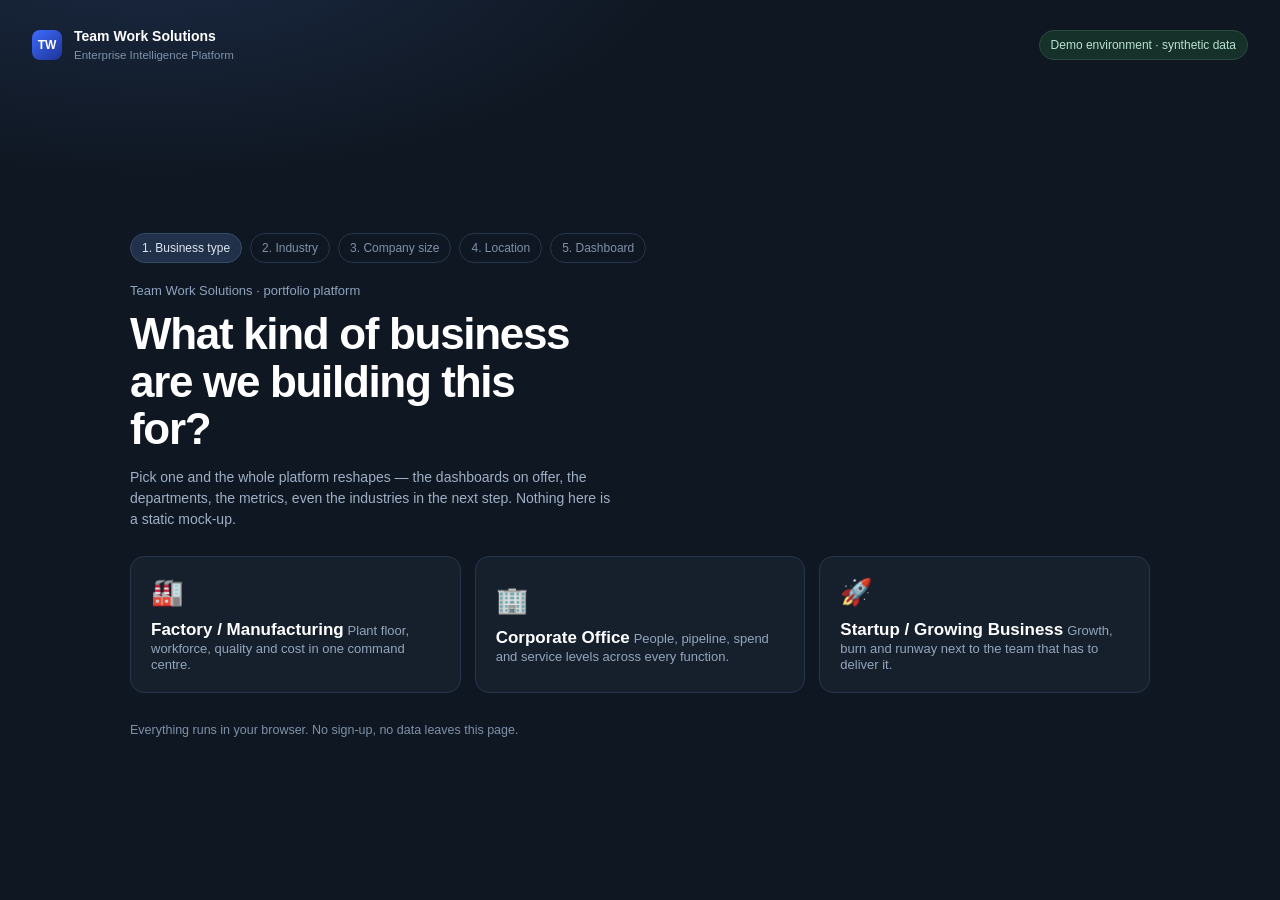
==== hr-dashboard-demo.html @ 44111245 "Add HR Dashboard demo" ====
<!DOCTYPE html>
<html lang="en">
<head>
<meta charset="utf-8" />
<meta name="viewport" content="width=device-width, initial-scale=1" />
<title>Team Work Solutions — Enterprise Intelligence Platform</title>
<style>
:root{
  --canvas:#F3F4F7; --surface:#FFFFFF; --surface-2:#FAFBFC;
  --ink:#151B23; --ink-2:#4A5563; --ink-3:#78808D; --line:#E3E6EB; --line-2:#EEF0F4;
  --rail:#0F1722; --rail-2:#18222F; --rail-ink:#9AA7B8; --rail-ink-2:#5E6C7E;
  --brand:#2B4ACB; --brand-soft:#EAEEFC; --brand-deep:#1E3496;
  --pos:#12795C; --pos-soft:#E5F3EE;
  --warn:#A66A12; --warn-soft:#FBF0DF;
  --neg:#B23B36; --neg-soft:#FAEAE9;
  --s1:#2B4ACB; --s2:#12795C; --s3:#A66A12; --s4:#7A46B8; --s5:#0E7490; --s6:#B23B36;
  --r:10px; --r-sm:6px;
  --shadow:0 1px 2px rgba(16,23,34,.06), 0 4px 14px rgba(16,23,34,.05);
  --rail-w:250px;
  --font:"Inter","Segoe UI",Roboto,-apple-system,BlinkMacSystemFont,"Helvetica Neue",Arial,sans-serif;
}
*{box-sizing:border-box}
html,body{margin:0;padding:0}
body{
  font-family:var(--font); background:var(--canvas); color:var(--ink);
  font-size:14px; line-height:1.5; -webkit-font-smoothing:antialiased;
  font-variant-numeric:tabular-nums; font-feature-settings:"tnum" 1,"cv05" 1;
}
h1,h2,h3,h4{margin:0; font-weight:600; letter-spacing:-.015em; color:var(--ink)}
h1{font-size:24px} h2{font-size:18px} h3{font-size:15px} h4{font-size:13px}
p{margin:0 0 10px}
a{color:var(--brand); text-decoration:none}
button{font-family:inherit; font-size:inherit; cursor:pointer}
input,select{font-family:inherit; font-size:14px}
:focus-visible{outline:2px solid var(--brand); outline-offset:2px; border-radius:4px}
@media (prefers-reduced-motion:reduce){*{animation:none!important; transition:none!important}}
.num{font-variant-numeric:tabular-nums}
.muted{color:var(--ink-3)}
.hidden{display:none!important}

/* ---------- buttons ---------- */
.btn{
  display:inline-flex; align-items:center; gap:7px; justify-content:center;
  border:1px solid var(--line); background:var(--surface); color:var(--ink);
  padding:8px 14px; border-radius:var(--r-sm); font-weight:500; line-height:1.2;
  transition:background .12s ease, border-color .12s ease;
}
.btn:hover{background:var(--surface-2); border-color:#D3D8E0}
.btn-primary{background:var(--brand); border-color:var(--brand); color:#fff}
.btn-primary:hover{background:var(--brand-deep); border-color:var(--brand-deep)}
.btn-ghost{background:transparent; border-color:transparent; color:var(--ink-2)}
.btn-ghost:hover{background:var(--line-2)}
.btn-sm{padding:5px 10px; font-size:13px}
.btn-wa{background:#12795C; border-color:#12795C; color:#fff}
.btn-wa:hover{background:#0D5D46; border-color:#0D5D46}
.btn:disabled{opacity:.45; cursor:not-allowed}

/* ---------- gate / landing ---------- */
#gate{min-height:100vh; display:flex; flex-direction:column; background:
  radial-gradient(900px 420px at 12% -8%, #1B2A44 0%, transparent 60%), var(--rail); color:#E8EDF4}
.gate-top{padding:26px 32px; display:flex; align-items:center; gap:12px}
.gate-body{flex:1; display:flex; align-items:center; justify-content:center; padding:12px 24px 56px}
.gate-inner{width:100%; max-width:1020px}
.gate-kicker{color:#8FA3BF; font-size:13px; margin-bottom:10px}
.gate-h{font-size:clamp(28px,4.2vw,44px); line-height:1.08; color:#fff; letter-spacing:-.03em; max-width:18ch}
.gate-sub{color:#9FB0C6; margin-top:14px; max-width:62ch}
.steps{display:flex; gap:8px; margin:26px 0 18px; flex-wrap:wrap}
.step-pill{font-size:12px; color:#7F91A9; border:1px solid #27364B; padding:5px 11px; border-radius:999px}
.step-pill.on{background:#22314A; border-color:#35496A; color:#DCE6F3}
.step-pill.done{color:#7ED0B2; border-color:#2A4A40; background:#16302A}
.choice-grid{display:grid; gap:14px; grid-template-columns:repeat(auto-fit,minmax(240px,1fr))}
.choice{
  text-align:left; background:#16202D; border:1px solid #27364B; color:#E8EDF4;
  border-radius:14px; padding:20px; transition:border-color .15s ease, background .15s ease;
}
.choice:hover{background:#1B2837; border-color:#41577A}
.choice .ic{font-size:26px; display:block; margin-bottom:12px}
.choice .nm{font-size:17px; font-weight:600; color:#fff}
.choice .ds{font-size:13px; color:#93A5BC; margin-top:6px}
.opt-wrap{display:flex; flex-wrap:wrap; gap:9px}
.opt{
  background:#16202D; border:1px solid #27364B; color:#CBD7E6; padding:9px 14px;
  border-radius:999px; font-size:13.5px;
}
.opt:hover{background:#1D2A3B; border-color:#41577A; color:#fff}
.opt.sel{background:var(--brand); border-color:var(--brand); color:#fff}
.gate-actions{display:flex; gap:10px; align-items:center; margin-top:28px; flex-wrap:wrap}
.gate-note{font-size:12.5px; color:#7F91A9}
.demo-chip{display:inline-flex; align-items:center; gap:8px; font-size:12px; color:#B9E3D1;
  background:#16302A; border:1px solid #2A4A40; padding:5px 11px; border-radius:999px}

/* ---------- app frame ---------- */
#app{display:none; min-height:100vh}
#app.on{display:block}
.rail{
  position:fixed; inset:0 auto 0 0; width:var(--rail-w); background:var(--rail);
  color:var(--rail-ink); display:flex; flex-direction:column; z-index:40; overflow:hidden;
}
.rail-head{padding:16px 16px 14px; border-bottom:1px solid #1E2A3A; display:flex; gap:10px; align-items:center}
.logo{width:30px; height:30px; border-radius:8px; background:linear-gradient(140deg,#3D6BFF,#1E3496);
  display:grid; place-items:center; color:#fff; font-weight:700; font-size:12px; flex:none}
.rail-head .t{font-size:13.5px; color:#fff; font-weight:600; line-height:1.2}
.rail-head .s{font-size:11px; color:var(--rail-ink-2)}
.rail-scroll{flex:1; overflow-y:auto; padding:10px 10px 20px}
.rail-scroll::-webkit-scrollbar{width:8px}
.rail-scroll::-webkit-scrollbar-thumb{background:#24334A; border-radius:8px}
.nav-group{margin:14px 0 6px; padding:0 8px; font-size:11px; color:var(--rail-ink-2); letter-spacing:.04em}
.nav-item{
  display:flex; align-items:center; gap:10px; width:100%; text-align:left; background:none;
  border:0; color:var(--rail-ink); padding:8px 10px; border-radius:8px; font-size:13.5px;
}
.nav-item:hover{background:var(--rail-2); color:#DCE6F3}
.nav-item.on{background:#1E3496; color:#fff}
.nav-item .ic{width:18px; text-align:center; flex:none; font-size:14px}
.nav-item .lock{margin-left:auto; font-size:11px; color:var(--rail-ink-2)}
.rail-foot{padding:12px; border-top:1px solid #1E2A3A; font-size:12px; color:var(--rail-ink-2)}

.main{margin-left:var(--rail-w); min-height:100vh; display:flex; flex-direction:column}
.topbar{position:sticky; top:0; z-index:30; background:rgba(255,255,255,.92); backdrop-filter:blur(8px);
  border-bottom:1px solid var(--line)}
.topbar-row{display:flex; align-items:center; gap:12px; padding:10px 20px}
.crumbs{font-size:12.5px; color:var(--ink-3); display:flex; gap:6px; align-items:center; flex-wrap:wrap}
.crumbs b{color:var(--ink-2); font-weight:500}
.search-wrap{position:relative; margin-left:auto; width:min(320px,38vw)}
.search-wrap input{width:100%; padding:8px 12px 8px 32px; border:1px solid var(--line);
  border-radius:var(--r-sm); background:var(--surface-2)}
.search-wrap .si{position:absolute; left:10px; top:50%; transform:translateY(-50%); color:var(--ink-3); font-size:13px}
.search-pop{position:absolute; top:calc(100% + 6px); left:0; right:0; background:var(--surface);
  border:1px solid var(--line); border-radius:var(--r); box-shadow:var(--shadow); max-height:340px;
  overflow:auto; z-index:50; padding:6px}
.search-pop .res{padding:8px 10px; border-radius:6px; cursor:pointer; display:flex; gap:10px; align-items:center}
.search-pop .res:hover{background:var(--brand-soft)}
.search-pop .res .k{font-size:11px; color:var(--ink-3); margin-left:auto}
.icon-btn{border:1px solid var(--line); background:var(--surface); width:34px; height:34px;
  border-radius:var(--r-sm); display:grid; place-items:center; position:relative}
.icon-btn:hover{background:var(--surface-2)}
.dot{position:absolute; top:6px; right:6px; width:7px; height:7px; border-radius:50%; background:var(--neg)}
.who{display:flex; align-items:center; gap:9px; padding:4px 10px 4px 4px; border:1px solid var(--line);
  border-radius:999px; background:var(--surface)}
.avatar{width:26px; height:26px; border-radius:50%; background:var(--brand-soft); color:var(--brand-deep);
  display:grid; place-items:center; font-size:11px; font-weight:600; flex:none}
.who .n{font-size:12.5px; line-height:1.15} .who .r{font-size:10.5px; color:var(--ink-3)}

.filterbar{display:flex; gap:8px; padding:8px 20px 12px; align-items:center; flex-wrap:wrap;
  border-top:1px solid var(--line-2)}
.fsel{display:flex; align-items:center; gap:6px; border:1px solid var(--line); background:var(--surface);
  border-radius:999px; padding:4px 6px 4px 12px}
.fsel label{font-size:11px; color:var(--ink-3)}
.fsel select{border:0; background:transparent; font-size:13px; color:var(--ink); font-weight:500;
  padding:3px 4px; max-width:190px}
.sync{margin-left:auto; display:flex; align-items:center; gap:10px; font-size:12px; color:var(--ink-3)}

.content{padding:20px; flex:1}
.page-head{display:flex; align-items:flex-start; gap:14px; margin-bottom:16px; flex-wrap:wrap}
.page-head .sub{color:var(--ink-3); font-size:13px; margin-top:4px; max-width:80ch}
.page-head .acts{margin-left:auto; display:flex; gap:8px; flex-wrap:wrap}

/* ---------- cards / grid ---------- */
.grid{display:grid; gap:14px}
.g4{grid-template-columns:repeat(4,1fr)} .g3{grid-template-columns:repeat(3,1fr)}
.g2{grid-template-columns:repeat(2,1fr)} .g23{grid-template-columns:2fr 1fr} .g32{grid-template-columns:1fr 2fr}
.card{background:var(--surface); border:1px solid var(--line); border-radius:var(--r); box-shadow:var(--shadow)}
.card-h{display:flex; align-items:center; gap:10px; padding:13px 16px; border-bottom:1px solid var(--line-2)}
.card-h .acts{margin-left:auto; display:flex; gap:6px}
.card-b{padding:16px}
.card-b.tight{padding:8px}
.kpi{background:var(--surface); border:1px solid var(--line); border-radius:var(--r); padding:14px 15px;
  box-shadow:var(--shadow); display:flex; flex-direction:column; gap:6px; min-width:0}
.kpi{transition:border-color .14s ease, box-shadow .14s ease, transform .14s ease}
.kpi:hover{border-color:#CFD7E6; box-shadow:0 2px 6px rgba(16,23,34,.07), 0 10px 24px rgba(16,23,34,.07); transform:translateY(-1px)}
.kpi .lab{font-size:12px; color:var(--ink-3); display:flex; align-items:center; gap:6px}
.kpi .val{font-size:23px; font-weight:600; letter-spacing:-.02em; line-height:1.1}
.kpi .foot{font-size:12px; color:var(--ink-3); display:flex; align-items:center; gap:8px; flex-wrap:wrap}
.delta{font-size:12px; font-weight:600; padding:1px 6px; border-radius:5px}
.delta.up{color:var(--pos); background:var(--pos-soft)}
.delta.down{color:var(--neg); background:var(--neg-soft)}
.delta.flat{color:var(--ink-2); background:var(--line-2)}
.bar-mini{height:5px; background:var(--line-2); border-radius:4px; overflow:hidden}
.bar-mini i{display:block; height:100%; border-radius:4px; background:var(--brand)}

.tag{display:inline-flex; align-items:center; gap:5px; font-size:11.5px; padding:2px 8px; border-radius:999px;
  background:var(--line-2); color:var(--ink-2); font-weight:500}
.tag.pos{background:var(--pos-soft); color:var(--pos)}
.tag.warn{background:var(--warn-soft); color:var(--warn)}
.tag.neg{background:var(--neg-soft); color:var(--neg)}
.tag.brand{background:var(--brand-soft); color:var(--brand-deep)}

/* ---------- tables ---------- */
.tw{overflow:auto; max-height:520px}
table{width:100%; border-collapse:collapse; font-size:13px}
th{position:sticky; top:0; background:var(--surface-2); text-align:left; font-weight:600; font-size:11.5px;
  color:var(--ink-3); padding:9px 12px; border-bottom:1px solid var(--line); white-space:nowrap; z-index:2}
td{padding:9px 12px; border-bottom:1px solid var(--line-2); white-space:nowrap}
tbody tr:hover{background:var(--surface-2)}
tr.clickable{cursor:pointer}
td.r,th.r{text-align:right}
.mono{font-variant-numeric:tabular-nums}
.emp-cell{display:flex; align-items:center; gap:9px}
.rank{width:22px; height:22px; border-radius:6px; background:var(--line-2); display:grid; place-items:center;
  font-size:11px; font-weight:600; color:var(--ink-2); flex:none}
.rank.top{background:var(--brand-soft); color:var(--brand-deep)}

/* ---------- states ---------- */
.empty,.errbox{text-align:center; padding:40px 20px; color:var(--ink-3)}
.empty .t,.errbox .t{font-size:15px; color:var(--ink); font-weight:600; margin-bottom:6px}
.errbox{background:var(--neg-soft); border:1px solid #F0CFCD; border-radius:var(--r); color:#8C2F2B}
.skel{background:linear-gradient(90deg,#EEF0F4 25%,#F7F8FA 37%,#EEF0F4 63%); background-size:400% 100%;
  animation:sh 1.2s infinite linear; border-radius:6px}
@keyframes sh{0%{background-position:100% 0}100%{background-position:0 0}}
.loading-rows{display:flex; flex-direction:column; gap:10px}
.loading-rows i{height:14px; display:block}

/* ---------- insights ---------- */
.insight{display:flex; gap:10px; padding:11px 14px; border-bottom:1px solid var(--line-2); font-size:13px; align-items:flex-start}
.insight:last-child{border-bottom:0}
.insight .ic{flex:none; width:20px; height:20px; border-radius:6px; display:grid; place-items:center; font-size:11px}
.insight.good .ic{background:var(--pos-soft); color:var(--pos)}
.insight.warn .ic{background:var(--warn-soft); color:var(--warn)}
.insight.bad .ic{background:var(--neg-soft); color:var(--neg)}
.insight .why{color:var(--ink-3); font-size:12px; margin-top:2px}

/* ---------- health ---------- */
.health{display:flex; gap:20px; align-items:center; flex-wrap:wrap}
.health .score{font-size:44px; font-weight:600; letter-spacing:-.03em; line-height:1}
.health .score span{font-size:17px; color:var(--ink-3); font-weight:500}
.hcomp{display:grid; gap:8px; flex:1; min-width:260px}
.hrow{display:grid; grid-template-columns:132px 1fr 46px; gap:10px; align-items:center; font-size:12.5px}
.hrow .n{color:var(--ink-2)}
.hrow .v{text-align:right; color:var(--ink-2); font-weight:600}

/* ---------- tabs / chips ---------- */
.tabs{display:flex; gap:4px; border-bottom:1px solid var(--line); margin-bottom:16px; overflow-x:auto}
.tab{border:0; background:none; padding:9px 13px; color:var(--ink-3); font-size:13.5px; border-bottom:2px solid transparent;
  white-space:nowrap; font-weight:500}
.tab:hover{color:var(--ink)}
.tab.on{color:var(--brand); border-bottom-color:var(--brand)}

/* ---------- dashboard picker cards ---------- */
.dash-grid{display:grid; gap:12px; grid-template-columns:repeat(auto-fill,minmax(228px,1fr))}
.dash-card{text-align:left; background:var(--surface); border:1px solid var(--line); border-radius:var(--r);
  padding:15px; box-shadow:var(--shadow); display:flex; flex-direction:column; gap:6px}
.dash-card:hover{border-color:#BFC9DC; background:var(--surface-2)}
.dash-card .ic{font-size:19px}
.dash-card .nm{font-weight:600; font-size:14px}
.dash-card .ds{font-size:12.5px; color:var(--ink-3)}
.dash-card .st{margin-top:auto; padding-top:8px; font-size:11.5px; color:var(--ink-3)}

/* ---------- modal ---------- */
.overlay{position:fixed; inset:0; background:rgba(15,23,34,.55); display:grid; place-items:center; z-index:80; padding:18px}
.modal{background:var(--surface); border-radius:14px; width:min(460px,100%); box-shadow:0 24px 60px rgba(10,16,26,.3);
  max-height:92vh; overflow:auto}
.modal.wide{width:min(940px,100%)}
.modal-h{padding:18px 20px 0; display:flex; align-items:flex-start; gap:10px}
.modal-b{padding:16px 20px 20px}
.modal-f{padding:0 20px 20px; display:flex; gap:9px; justify-content:flex-end}
.field{margin-bottom:12px}
.field label{display:block; font-size:12.5px; color:var(--ink-2); margin-bottom:5px}
.field input,.field select,.field textarea{width:100%; padding:9px 11px; border:1px solid var(--line);
  border-radius:var(--r-sm); background:var(--surface)}
.field textarea{min-height:90px; resize:vertical; font-size:13px}
.hint{background:var(--surface-2); border:1px dashed var(--line); border-radius:var(--r-sm); padding:10px 12px;
  font-size:12.5px; color:var(--ink-2)}
.hint code{background:var(--line-2); padding:1px 5px; border-radius:4px; font-size:12px}

/* ---------- toast ---------- */
#toasts{position:fixed; right:16px; bottom:16px; z-index:100; display:flex; flex-direction:column; gap:8px}
.toast{background:var(--rail); color:#E8EDF4; padding:11px 15px; border-radius:9px; font-size:13px;
  box-shadow:0 10px 26px rgba(10,16,26,.28); max-width:340px}
.toast.bad{background:#7E2B27}

/* ---------- charts ---------- */
.viz{position:relative}
.chart{width:100%; display:block; overflow:visible}
.chart text{font-family:var(--font); font-size:10.5px; fill:var(--ink-3)}
.chart .gl{stroke:var(--line-2); stroke-width:1}
.chart .ref{stroke:var(--ink-3); stroke-width:1; stroke-dasharray:3 4; opacity:.5}
.chart .ref-t{font-size:9.5px; fill:var(--ink-3); opacity:.85}
.chart .hit{fill:transparent; cursor:crosshair}
.chart .cross{stroke:var(--ink-3); stroke-width:1; stroke-dasharray:3 3; opacity:0; transition:opacity .12s}
.chart .cross.on{opacity:.55}
.chart .dot{opacity:0; transition:opacity .12s, r .12s}
.chart .dot.on{opacity:1}
.chart .bar{transition:opacity .12s}
.chart .bar.dim{opacity:.34}
.chart .peak{opacity:.9}

.legend{display:flex; gap:14px; flex-wrap:wrap; align-items:center; font-size:12px; color:var(--ink-2); padding:2px 0 10px}
.legend i{width:9px; height:9px; border-radius:3px; display:inline-block; margin-right:6px}
.legend .li{cursor:pointer; user-select:none; padding:2px 6px; border-radius:5px; transition:background .12s, opacity .12s}
.legend .li:hover{background:var(--line-2)}
.legend .li.off{opacity:.4; text-decoration:line-through}
.viz-trend{margin-left:auto; font-size:11.5px; font-weight:600; padding:2px 8px; border-radius:999px}
.viz-trend.up{color:var(--pos); background:var(--pos-soft)}
.viz-trend.down{color:var(--neg); background:var(--neg-soft)}

/* tooltip */
.viz-tip{position:fixed; z-index:200; background:var(--rail); color:#DCE6F3; border-radius:9px;
  padding:9px 11px; font-size:12px; pointer-events:none; min-width:132px; max-width:260px;
  box-shadow:0 10px 30px rgba(10,16,26,.34); opacity:0; transform:translateY(5px);
  transition:opacity .12s ease, transform .12s ease}
.viz-tip.on{opacity:1; transform:none}
.viz-tip .t{font-weight:600; color:#fff; margin-bottom:6px; font-size:12.5px}
.viz-tip .r{display:flex; gap:14px; align-items:center; justify-content:space-between; padding:2px 0}
.viz-tip .r i{width:8px; height:8px; border-radius:2px; display:inline-block; margin-right:7px}
.viz-tip .r b{color:#fff; font-variant-numeric:tabular-nums}

/* horizontal bars */
.hbars{display:grid; gap:9px}
.hb{display:grid; grid-template-columns:minmax(88px,30%) 1fr auto; gap:10px; align-items:center; font-size:12.5px;
  padding:2px 4px; border-radius:6px; transition:background .12s}
.hb.clickable{cursor:pointer}
.hb.clickable:hover{background:var(--brand-soft)}
.hb-k{color:var(--ink-2); overflow:hidden; text-overflow:ellipsis; white-space:nowrap}
.hb-v{font-weight:600; color:var(--ink)}
.hbars .bar-mini i{animation:growRight .7s cubic-bezier(.22,1,.36,1) backwards}

/* donut */
.donut-wrap{display:flex; gap:18px; align-items:center; flex-wrap:wrap}
.donut-svg{width:154px; height:154px; flex:none}
.donut-seg{transition:stroke-width .14s ease, opacity .14s ease; cursor:pointer;
  animation:donutIn .7s cubic-bezier(.22,1,.36,1) backwards}
.donut-seg:hover,.donut-seg.on{stroke-width:29}
.donut-top{font-size:15px; font-weight:600; fill:var(--ink)}
.donut-sub{font-size:10px; fill:var(--ink-3)}
.donut-legend{flex:1; min-width:180px}
.dl-row{display:flex; gap:8px; align-items:center; font-size:12.5px; padding:3px 6px; border-radius:5px; transition:background .12s}
.dl-row.on{background:var(--line-2)}
.dl-row i{width:9px; height:9px; border-radius:3px; flex:none}
.dl-k{color:var(--ink-2); flex:1; overflow:hidden; text-overflow:ellipsis; white-space:nowrap}
.dl-p{width:44px; text-align:right}

/* funnel */
.funnel{display:grid; gap:7px}
.fn-row{display:grid; grid-template-columns:112px 1fr; gap:10px; align-items:center}
.fn-k{font-size:12.5px; color:var(--ink-2)}
.fn-track{display:flex; align-items:center; gap:9px}
.fn-bar{height:26px; border-radius:5px; min-width:8px;
  background:linear-gradient(90deg,var(--s1),var(--s5)); animation:growRight .65s cubic-bezier(.22,1,.36,1) backwards}
.fn-v{font-size:12.5px}
.fn-d{font-size:11.5px; color:var(--ink-3)}

/* gauge + spark + stack */
.gauge-svg{width:100%; max-width:212px}
.gauge-arc{animation:sweepIn .9s cubic-bezier(.22,1,.36,1) backwards}
.gauge-needle{animation:fadeIn .6s .35s ease backwards}
.gauge-val{font-size:26px; font-weight:600; fill:var(--ink)}
.gauge-sub{font-size:10px; fill:var(--ink-3)}
.spark{width:88px; height:24px}
.spark-line{stroke-dasharray:200; stroke-dashoffset:200; animation:drawIn 1s ease forwards}
.stack{display:flex; height:12px; border-radius:6px; overflow:hidden; background:var(--line-2)}
.stack i{animation:growRight .6s cubic-bezier(.22,1,.36,1) backwards}

/* one orchestrated draw-in per render */
.chart .line{stroke-dasharray:4200; stroke-dashoffset:4200; animation:drawIn 1s cubic-bezier(.4,0,.2,1) forwards}
.chart .area{animation:fadeIn .9s .2s ease backwards}
.chart .bar{transform-origin:bottom; transform-box:fill-box; animation:growUp .5s cubic-bezier(.22,1,.36,1) backwards}
.chart .peak{animation:fadeIn .4s .8s ease backwards}
@keyframes drawIn{to{stroke-dashoffset:0}}
@keyframes growUp{from{transform:scaleY(0)}to{transform:scaleY(1)}}
@keyframes growRight{from{width:0}}
@keyframes fadeIn{from{opacity:0}}
@keyframes donutIn{from{opacity:0; transform:rotate(-90deg) scale(.86); transform-origin:90px 90px}}
@keyframes sweepIn{from{stroke-dasharray:0 999}}
@media (prefers-reduced-motion:reduce){
  .chart .line{stroke-dasharray:none; stroke-dashoffset:0}
  .spark-line{stroke-dasharray:none; stroke-dashoffset:0}
}

/* ---------- employee 360 ---------- */
.e360-head{display:flex; gap:16px; align-items:center; flex-wrap:wrap}
.e360-av{width:52px; height:52px; border-radius:14px; background:var(--brand-soft); color:var(--brand-deep);
  display:grid; place-items:center; font-size:17px; font-weight:600}
.dl{display:grid; grid-template-columns:repeat(auto-fit,minmax(160px,1fr)); gap:14px}
.dl .k{font-size:11.5px; color:var(--ink-3)} .dl .v{font-size:13.5px; font-weight:500; margin-top:2px}
.timeline{position:relative; padding-left:18px}
.timeline:before{content:""; position:absolute; left:5px; top:6px; bottom:6px; width:2px; background:var(--line)}
.tl-item{position:relative; padding:0 0 14px}
.tl-item:before{content:""; position:absolute; left:-16px; top:5px; width:9px; height:9px; border-radius:50%;
  background:var(--surface); border:2px solid var(--brand)}
.tl-item .d{font-size:11.5px; color:var(--ink-3)}
.locked{filter:blur(5px); user-select:none}

/* ---------- CTA ---------- */
.cta{margin-top:22px; border-radius:14px; padding:26px; color:#E8EDF4;
  background:radial-gradient(700px 300px at 88% -30%, #24406E 0%, transparent 60%), var(--rail);
  display:flex; gap:22px; align-items:center; flex-wrap:wrap}
.cta h2{color:#fff; font-size:21px; max-width:22ch}
.cta p{color:#9FB0C6; max-width:66ch; margin:8px 0 0; font-size:13.5px}
.cta .btns{margin-left:auto; display:flex; gap:10px; flex-wrap:wrap}
.cta .req{font-size:12px; color:#7F91A9; margin-top:10px}

.demo-banner{background:var(--warn-soft); border:1px solid #EFDCBB; color:#7A4E0E; padding:9px 14px;
  border-radius:var(--r-sm); font-size:12.5px; display:flex; gap:9px; align-items:center; margin-bottom:16px}

/* ---------- responsive ---------- */
.rail-toggle{display:none}
.scrim{display:none}
@media (max-width:1180px){ .g4{grid-template-columns:repeat(2,1fr)} .g3{grid-template-columns:repeat(2,1fr)}
  .g23,.g32{grid-template-columns:1fr} }
@media (max-width:900px){
  .rail{transform:translateX(-100%); transition:transform .2s ease}
  body.rail-open .rail{transform:none}
  body.rail-open .scrim{display:block; position:fixed; inset:0; background:rgba(15,23,34,.5); z-index:35}
  .main{margin-left:0}
  .rail-toggle{display:grid}
  .search-wrap{width:100%; order:5; margin-left:0}
  .topbar-row{flex-wrap:wrap}
  .content{padding:14px}
  .filterbar{padding:8px 14px 12px; overflow-x:auto; flex-wrap:nowrap}
  .fsel{flex:none}
  .sync{width:100%; margin-left:0}
}
@media (max-width:680px){
  .g4,.g3,.g2{grid-template-columns:1fr}
  .health .score{font-size:36px}
  .cta{padding:20px} .cta .btns{margin-left:0; width:100%}
  .cta .btns .btn{flex:1}
  .who .n,.who .r{display:none}
  table{font-size:12.5px} td,th{padding:8px 10px}
}
</style>
</head>
<body>
<div id="toasts"></div>

<!-- ===================== LANDING / SETUP WIZARD ===================== -->
<section id="gate">
  <div class="gate-top">
    <div class="logo">TW</div>
    <div>
      <div style="color:#fff;font-weight:600;font-size:14px">Team Work Solutions</div>
      <div style="color:#7F91A9;font-size:11.5px">Enterprise Intelligence Platform</div>
    </div>
    <div style="margin-left:auto" class="demo-chip">Demo environment · synthetic data</div>
  </div>
  <div class="gate-body">
    <div class="gate-inner">
      <div class="steps" id="gateSteps"></div>
      <div id="gateStage"></div>
    </div>
  </div>
</section>

<!-- ===================== APP ===================== -->
<div id="app">
  <div class="scrim" onclick="document.body.classList.remove('rail-open')"></div>
  <aside class="rail">
    <div class="rail-head">
      <div class="logo">TW</div>
      <div>
        <div class="t">Team Work Solutions</div>
        <div class="s">Enterprise Intelligence</div>
      </div>
    </div>
    <div class="rail-scroll" id="nav"></div>
    <div class="rail-foot">
      <button class="btn btn-sm" style="width:100%" onclick="App.restart()">Change business setup</button>
    </div>
  </aside>

  <div class="main">
    <header class="topbar">
      <div class="topbar-row">
        <button class="icon-btn rail-toggle" onclick="document.body.classList.toggle('rail-open')" aria-label="Menu">☰</button>
        <div class="crumbs" id="crumbs"></div>
        <div class="search-wrap">
          <span class="si">⌕</span>
          <input id="search" type="search" placeholder="Search employees, departments, dashboards" autocomplete="off" />
          <div class="search-pop hidden" id="searchPop"></div>
        </div>
        <button class="icon-btn" id="bellBtn" title="Insights" onclick="App.openNotifications()">◎<span class="dot hidden" id="bellDot"></span></button>
        <button class="who" onclick="App.openAccount()" id="whoBtn">
          <span class="avatar" id="whoAv">GV</span>
          <span style="text-align:left"><span class="n" id="whoName">Guest viewer</span><br><span class="r" id="whoRole">Read-only</span></span>
        </button>
      </div>
      <div class="filterbar" id="filterbar"></div>
    </header>
    <main class="content" id="view"></main>
  </div>
</div>

<script>
/* =========================================================================
   TEAM WORK SOLUTIONS — ENTERPRISE INTELLIGENCE PLATFORM
   Single-file demo build. All KPI values are computed from generated
   record-level data (see Gen.*) — nothing on screen is a typed-in number.
   ========================================================================= */

/* ---------------------------------------------------------------- utils */
const $ = (s, r) => (r || document).querySelector(s);
const $$ = (s, r) => Array.from((r || document).querySelectorAll(s));
const esc = s => String(s == null ? '' : s).replace(/[&<>"']/g, c => ({ '&': '&amp;', '<': '&lt;', '>': '&gt;', '"': '&quot;', "'": '&#39;' }[c]));
const sum = (a, f) => a.reduce((t, x) => t + (f ? f(x) : x), 0);
const avg = (a, f) => a.length ? sum(a, f) / a.length : 0;
const clamp = (v, a, b) => Math.max(a, Math.min(b, v));
const round = (v, d = 0) => { const m = Math.pow(10, d); return Math.round(v * m) / m; };
const pct = (a, b) => (b ? (a / b) * 100 : 0);
const uniq = a => Array.from(new Set(a));
const byDesc = k => (a, b) => (b[k] || 0) - (a[k] || 0);
const groupBy = (arr, f) => arr.reduce((m, x) => { const k = f(x); (m[k] = m[k] || []).push(x); return m; }, {});

const MONTHS = ['Jan', 'Feb', 'Mar', 'Apr', 'May', 'Jun', 'Jul', 'Aug', 'Sep', 'Oct', 'Nov', 'Dec'];

function fmtINR(v, opts = {}) {
  const n = Number(v) || 0, abs = Math.abs(n), sign = n < 0 ? '-' : '';
  if (opts.full) return sign + '₹' + Math.round(abs).toLocaleString('en-IN');
  if (abs >= 1e7) return sign + '₹' + round(abs / 1e7, 2) + ' Cr';
  if (abs >= 1e5) return sign + '₹' + round(abs / 1e5, 2) + ' L';
  if (abs >= 1e3) return sign + '₹' + round(abs / 1e3, 1) + 'K';
  return sign + '₹' + round(abs, 0);
}
const fmtN = (v, d = 0) => (Number(v) || 0).toLocaleString('en-IN', { minimumFractionDigits: d, maximumFractionDigits: d });
const fmtP = (v, d = 1) => round(Number(v) || 0, d) + '%';
const fmtDate = d => { const x = new Date(d); return isNaN(x) ? '—' : `${String(x.getDate()).padStart(2, '0')} ${MONTHS[x.getMonth()]} ${x.getFullYear()}`; };
const monthKey = d => `${MONTHS[d.getMonth()]} ${String(d.getFullYear()).slice(2)}`;
const initials = n => n.split(' ').filter(Boolean).slice(0, 2).map(w => w[0]).join('').toUpperCase();

/* ------------------------------------------------- deterministic random */
function hashSeed(str) { let h = 2166136261 >>> 0; for (let i = 0; i < str.length; i++) { h ^= str.charCodeAt(i); h = Math.imul(h, 16777619); } return h >>> 0; }
function makeRng(seedStr) {
  let s = hashSeed(String(seedStr)) || 1;
  const r = () => { s ^= s << 13; s >>>= 0; s ^= s >> 17; s ^= s << 5; s >>>= 0; return s / 4294967296; };
  r.int = (a, b) => a + Math.floor(r() * (b - a + 1));
  r.f = (a, b, d = 2) => round(a + r() * (b - a), d);
  r.pick = arr => arr[Math.floor(r() * arr.length)];
  r.weighted = pairs => { const t = sum(pairs, p => p[1]); let x = r() * t; for (const [v, w] of pairs) { if ((x -= w) <= 0) return v; } return pairs[pairs.length - 1][0]; };
  r.chance = p => r() < p;
  r.norm = (mean, sd) => { const u = Math.max(1e-9, r()), v = r(); return mean + sd * Math.sqrt(-2 * Math.log(u)) * Math.cos(2 * Math.PI * v); };
  r.shuffle = arr => { const a = arr.slice(); for (let i = a.length - 1; i > 0; i--) { const j = Math.floor(r() * (i + 1));[a[i], a[j]] = [a[j], a[i]]; } return a; };
  return r;
}

/* ------------------------------------------------------------ taxonomy */
const BUSINESS = {
  factory: {
    id: 'factory', label: 'Factory / Manufacturing', icon: '🏭',
    tagline: 'Plant floor, workforce, quality and cost in one command centre.',
    industries: ['Automotive', 'Pharmaceuticals', 'Medical Devices', 'FMCG', 'Food Processing', 'Textile', 'Garments', 'Electronics', 'Electrical', 'Chemicals', 'Packaging', 'Engineering', 'Plastic', 'Metal', 'Furniture', 'Construction Material', 'General Manufacturing'],
    departments: ['Production', 'Quality', 'Maintenance', 'Supply Chain', 'Procurement', 'Stores & Inventory', 'HR', 'Finance', 'Safety & EHS', 'Sales', 'Operations', 'IT', 'Compliance', 'Administration'],
    dashboards: ['exec', 'production', 'quality', 'maintenance', 'safety', 'inventory', 'supplychain', 'hr', 'workforce', 'payroll', 'monthlysalary', 'recruitment', 'attendance', 'performance', 'monthlyperf', 'finance', 'sales', 'procurement', 'operations', 'compliance', 'employee360', 'salary', 'reports', 'audit']
  },
  corporate: {
    id: 'corporate', label: 'Corporate Office', icon: '🏢',
    tagline: 'People, pipeline, spend and service levels across every function.',
    industries: ['IT / Software', 'BPO / KPO', 'Healthcare', 'Financial Services', 'Consulting', 'Retail', 'E-commerce', 'Logistics', 'Education', 'Hospitality', 'Real Estate', 'Professional Services', 'Media', 'Telecom', 'General Corporate'],
    departments: ['HR', 'Finance', 'Sales', 'Marketing', 'Operations', 'IT', 'Customer Success', 'Procurement', 'Legal', 'Compliance', 'Administration'],
    dashboards: ['exec', 'hr', 'workforce', 'recruitment', 'payroll', 'monthlysalary', 'attendance', 'leave', 'performance', 'monthlyperf', 'finance', 'sales', 'marketing', 'customersuccess', 'it', 'procurement', 'operations', 'compliance', 'employee360', 'salary', 'growth', 'reports', 'audit']
  },
  startup: {
    id: 'startup', label: 'Startup / Growing Business', icon: '🚀',
    tagline: 'Growth, burn and runway next to the team that has to deliver it.',
    industries: ['SaaS', 'FinTech', 'HealthTech', 'EdTech', 'E-commerce', 'D2C', 'Logistics', 'HRTech', 'AI Startup', 'Marketplace', 'Consumer App', 'Service Startup', 'General Startup'],
    departments: ['Engineering', 'Product', 'Growth & Marketing', 'Sales', 'Customer Success', 'Operations', 'Finance', 'HR', 'Design'],
    dashboards: ['founder', 'growth', 'finance', 'sales', 'marketing', 'customersuccess', 'hr', 'workforce', 'recruitment', 'payroll', 'monthlysalary', 'attendance', 'performance', 'monthlyperf', 'operations', 'employee360', 'salary', 'reports', 'audit']
  }
};

const SIZES = [
  { id: '1-25', label: '1–25 employees', head: 22, rev: 3.2e7 },
  { id: '26-100', label: '26–100', head: 74, rev: 1.4e8 },
  { id: '101-250', label: '101–250', head: 186, rev: 4.1e8 },
  { id: '251-500', label: '251–500', head: 372, rev: 9.6e8 },
  { id: '501-1000', label: '501–1,000', head: 720, rev: 2.1e9 },
  { id: '1000+', label: '1,000+', head: 1450, rev: 5.4e9 }
];
const LOCATIONS = ['India (all)', 'Delhi NCR', 'Mumbai', 'Bengaluru', 'Hyderabad', 'Chennai', 'Pune', 'Kolkata', 'Ahmedabad', 'Other'];
const SITES = { 'India (all)': ['Delhi NCR', 'Mumbai', 'Bengaluru', 'Pune', 'Chennai'], 'Other': ['Jaipur', 'Indore', 'Coimbatore'] };

const LEVELS = [
  { id: 'company', label: 'Company', auth: false },
  { id: 'bu', label: 'Business unit', auth: false },
  { id: 'department', label: 'Department', auth: false },
  { id: 'depthead', label: 'Department head', auth: true },
  { id: 'manager', label: 'Manager', auth: true },
  { id: 'employee', label: 'Employee', auth: true }
];

const ROLES = {
  SUPER_ADMIN: { label: 'Super admin', scope: 'all' },
  HR_ADMIN: { label: 'HR admin', scope: 'hr' },
  FINANCE_ADMIN: { label: 'Finance admin', scope: 'finance' },
  DEPT_HEAD: { label: 'Department head', scope: 'department' },
  MANAGER: { label: 'Manager', scope: 'team' },
  EMPLOYEE: { label: 'Employee', scope: 'self' },
  VIEWER: { label: 'Read-only', scope: 'aggregate' }
};

/* dashboard registry — id, label, icon, group, which roles may open it,
   and whether it needs a department scope match                           */
const DASH = {
  exec: { label: 'Executive command centre', icon: '◆', group: 'Overview', roles: ['SUPER_ADMIN', 'VIEWER', 'FINANCE_ADMIN'], desc: 'Revenue, cost, people and business health in one screen.' },
  founder: { label: 'Founder command centre', icon: '🚀', group: 'Overview', roles: ['SUPER_ADMIN', 'VIEWER', 'FINANCE_ADMIN'], desc: 'MRR, burn, runway and the team behind the numbers.' },
  growth: { label: 'Business growth', icon: '↗', group: 'Overview', roles: ['SUPER_ADMIN', 'VIEWER', 'FINANCE_ADMIN'], desc: 'Acquisition, CAC, LTV, retention and conversion.' },
  hr: { label: 'HR command centre', icon: '◉', group: 'People', roles: ['SUPER_ADMIN', 'HR_ADMIN', 'VIEWER', 'DEPT_HEAD'], desc: 'Headcount, attrition, cost and engagement.' },
  workforce: { label: 'Workforce analytics', icon: '▦', group: 'People', roles: ['SUPER_ADMIN', 'HR_ADMIN', 'VIEWER', 'DEPT_HEAD'], desc: 'Distribution by department, site, tenure and type.' },
  recruitment: { label: 'Recruitment', icon: '◎', group: 'People', roles: ['SUPER_ADMIN', 'HR_ADMIN', 'VIEWER', 'DEPT_HEAD'], desc: 'Funnel, time to hire, cost per hire, sources.' },
  payroll: { label: 'Payroll', icon: '▤', group: 'People', roles: ['SUPER_ADMIN', 'HR_ADMIN', 'FINANCE_ADMIN'], desc: 'Payroll cost, CTC mix, payroll share of revenue.' },
  attendance: { label: 'Attendance', icon: '◷', group: 'People', roles: ['SUPER_ADMIN', 'HR_ADMIN', 'VIEWER', 'DEPT_HEAD', 'MANAGER'], desc: 'Presence, absence, overtime and shift discipline.' },
  leave: { label: 'Leave', icon: '⌇', group: 'People', roles: ['SUPER_ADMIN', 'HR_ADMIN', 'DEPT_HEAD', 'MANAGER'], desc: 'Balances, utilisation and pending approvals.' },
  performance: { label: 'Performance', icon: '★', group: 'People', roles: ['SUPER_ADMIN', 'HR_ADMIN', 'DEPT_HEAD', 'MANAGER'], desc: 'Ratings, KPI achievement and performance spread.' },
  salary: { label: 'Salary intelligence', icon: '₹', group: 'People', roles: ['SUPER_ADMIN', 'HR_ADMIN', 'FINANCE_ADMIN'], desc: 'Bands, medians, parity gaps and increment history.' },
  monthlysalary: { label: 'Monthly salary register', icon: '⇅', group: 'People', roles: ['SUPER_ADMIN', 'HR_ADMIN', 'FINANCE_ADMIN'], desc: 'Every employee, every month — gross, deductions, net and what changed.' },
  monthlyperf: { label: 'Monthly performance', icon: '▰', group: 'People', roles: ['SUPER_ADMIN', 'HR_ADMIN', 'VIEWER', 'DEPT_HEAD', 'MANAGER'], desc: 'Month-on-month KPI achievement for every department, not just sales.' },
  employee360: { label: 'Employee 360', icon: '☰', group: 'People', roles: ['SUPER_ADMIN', 'HR_ADMIN', 'DEPT_HEAD', 'MANAGER', 'EMPLOYEE', 'VIEWER'], desc: 'One employee, every record, full history.' },
  sales: { label: 'Sales command centre', icon: '◭', group: 'Commercial', roles: ['SUPER_ADMIN', 'VIEWER', 'DEPT_HEAD'], desc: 'Target, funnel, forecast and rep-level performance.' },
  marketing: { label: 'Marketing', icon: '◐', group: 'Commercial', roles: ['SUPER_ADMIN', 'VIEWER', 'DEPT_HEAD'], desc: 'Campaign spend, leads, ROI and channel mix.' },
  customersuccess: { label: 'Customer success', icon: '♥', group: 'Commercial', roles: ['SUPER_ADMIN', 'VIEWER', 'DEPT_HEAD'], desc: 'Retention, churn, NPS and renewal health.' },
  finance: { label: 'Finance command centre', icon: '▣', group: 'Commercial', roles: ['SUPER_ADMIN', 'FINANCE_ADMIN', 'VIEWER', 'DEPT_HEAD'], desc: 'P&L, budget variance, cash and receivables.' },
  production: { label: 'Production', icon: '⚙', group: 'Plant', roles: ['SUPER_ADMIN', 'VIEWER', 'DEPT_HEAD'], desc: 'Output vs plan, OEE, efficiency and shift output.' },
  quality: { label: 'Quality', icon: '✓', group: 'Plant', roles: ['SUPER_ADMIN', 'VIEWER', 'DEPT_HEAD'], desc: 'Rejection, first pass yield, rework and cost of quality.' },
  maintenance: { label: 'Maintenance', icon: '⛭', group: 'Plant', roles: ['SUPER_ADMIN', 'VIEWER', 'DEPT_HEAD'], desc: 'Downtime, breakdowns, MTBF and MTTR.' },
  safety: { label: 'Safety & EHS', icon: '⛑', group: 'Plant', roles: ['SUPER_ADMIN', 'VIEWER', 'DEPT_HEAD'], desc: 'Incidents, near miss, LTI and safety training.' },
  inventory: { label: 'Inventory', icon: '▥', group: 'Plant', roles: ['SUPER_ADMIN', 'VIEWER', 'DEPT_HEAD'], desc: 'Raw material, WIP, finished goods and stock days.' },
  supplychain: { label: 'Supply chain', icon: '⇄', group: 'Plant', roles: ['SUPER_ADMIN', 'VIEWER', 'DEPT_HEAD'], desc: 'Supplier delivery, delays and logistics cost.' },
  operations: { label: 'Operations', icon: '◈', group: 'Functions', roles: ['SUPER_ADMIN', 'VIEWER', 'DEPT_HEAD'], desc: 'Throughput, SLA, utilisation and error rate.' },
  it: { label: 'IT service', icon: '⌨', group: 'Functions', roles: ['SUPER_ADMIN', 'VIEWER', 'DEPT_HEAD'], desc: 'Tickets, SLA, uptime, incidents and projects.' },
  procurement: { label: 'Procurement', icon: '⛃', group: 'Functions', roles: ['SUPER_ADMIN', 'VIEWER', 'DEPT_HEAD', 'FINANCE_ADMIN'], desc: 'PO value, savings, vendor score and cycle time.' },
  compliance: { label: 'Compliance', icon: '⚖', group: 'Functions', roles: ['SUPER_ADMIN', 'HR_ADMIN', 'VIEWER', 'DEPT_HEAD'], desc: 'Statutory status, due dates and overdue actions.' },
  reports: { label: 'Report centre', icon: '⎙', group: 'Platform', roles: ['SUPER_ADMIN', 'HR_ADMIN', 'FINANCE_ADMIN', 'VIEWER', 'DEPT_HEAD', 'MANAGER', 'EMPLOYEE'], desc: 'Filter-aware exports for every module you can access.' },
  audit: { label: 'Audit log', icon: '⧉', group: 'Platform', roles: ['SUPER_ADMIN', 'HR_ADMIN', 'VIEWER', 'FINANCE_ADMIN', 'DEPT_HEAD', 'MANAGER', 'EMPLOYEE'], desc: 'Every login, view, filter and export in this session.' }
};

/* department → dashboard the department head lands on */
const DEPT_DASH = {
  'HR': 'hr', 'Finance': 'finance', 'Sales': 'sales', 'Marketing': 'marketing', 'Growth & Marketing': 'marketing',
  'Operations': 'operations', 'IT': 'it', 'Engineering': 'it', 'Procurement': 'procurement',
  'Customer Success': 'customersuccess', 'Production': 'production', 'Quality': 'quality',
  'Maintenance': 'maintenance', 'Supply Chain': 'supplychain', 'Stores & Inventory': 'inventory',
  'Safety & EHS': 'safety', 'Compliance': 'compliance', 'Legal': 'compliance',
  'Administration': 'operations', 'Product': 'operations', 'Design': 'operations'
};

/* ---------------------------------------------------------- name pools */
const FIRST_M = ['Amit', 'Rahul', 'Vikram', 'Sandeep', 'Arjun', 'Nikhil', 'Rohit', 'Karan', 'Manish', 'Pranav', 'Suresh', 'Deepak', 'Anil', 'Vivek', 'Gaurav', 'Harsh', 'Imran', 'Joseph', 'Kunal', 'Mohit', 'Naveen', 'Prakash', 'Rajesh', 'Sameer', 'Tarun', 'Uday', 'Varun', 'Yash', 'Abhishek', 'Siddharth', 'Farhan', 'Devendra', 'Ashok', 'Bhaskar', 'Chirag', 'Girish', 'Jatin', 'Lokesh', 'Nitin', 'Parth'];
const FIRST_F = ['Priya', 'Anjali', 'Sneha', 'Kavita', 'Neha', 'Pooja', 'Divya', 'Shruti', 'Meera', 'Ritu', 'Swati', 'Aarti', 'Nisha', 'Rekha', 'Sunita', 'Tanvi', 'Isha', 'Fatima', 'Geeta', 'Harpreet', 'Jyoti', 'Komal', 'Lata', 'Madhuri', 'Namrata', 'Payal', 'Radhika', 'Sakshi', 'Trupti', 'Vandana', 'Ananya', 'Bhavna', 'Charu', 'Deepika', 'Esha'];
const LAST = ['Sharma', 'Verma', 'Patel', 'Reddy', 'Nair', 'Iyer', 'Kulkarni', 'Desai', 'Mehta', 'Gupta', 'Singh', 'Kumar', 'Joshi', 'Chauhan', 'Bose', 'Banerjee', 'Rao', 'Naidu', 'Pillai', 'Shetty', 'Malhotra', 'Kapoor', 'Chopra', 'Sinha', 'Mishra', 'Tiwari', 'Yadav', 'Pandey', 'Bhatt', 'Trivedi', 'Ghosh', 'Dutta', 'Menon', 'Saxena', 'Agarwal', 'Khan', 'Ansari', 'D’Souza', 'Fernandes', 'Sethi'];

const DESIG = {
  exec: ['Chief Executive Officer', 'Chief Operating Officer', 'Chief Financial Officer', 'Chief People Officer'],
  head: ['Head', 'General Manager', 'Vice President', 'Director'],
  manager: ['Manager', 'Senior Manager', 'Assistant Manager', 'Team Lead'],
  exec_ic: ['Executive', 'Senior Executive', 'Associate', 'Analyst', 'Specialist'],
  worker: ['Operator', 'Senior Operator', 'Technician', 'Machine Operator', 'Line Worker', 'Helper']
};
const EMP_TYPES_FACTORY = [['Permanent', 55], ['Contract', 32], ['Apprentice', 8], ['Trainee', 5]];
const EMP_TYPES_OFFICE = [['Permanent', 82], ['Contract', 9], ['Intern', 5], ['Consultant', 4]];

const EXIT_REASONS = ['Better compensation', 'Career growth', 'Relocation', 'Higher studies', 'Work–life balance', 'Manager conflict', 'Health reasons', 'Performance exit', 'Role redundancy', 'Poor shift fit'];
const SOURCES = ['Employee referral', 'Job portal', 'Consultancy', 'Campus', 'Walk-in', 'LinkedIn', 'Internal movement'];
const SKILLS = ['Advanced Excel', 'Data analysis', 'Lean / 5S', 'Communication', 'Leadership', 'Statutory compliance', 'Negotiation', 'Root cause analysis', 'Customer handling', 'Safety awareness'];

/* =========================================================================
   DATA LAYER — deterministic synthetic record generation.
   Same scenario (business type + industry + size + location) always yields
   the same dataset, so numbers are stable and cross-checkable.
   ========================================================================= */
const Gen = (() => {

  function monthsBack(n) {
    const out = [], now = new Date();
    for (let i = n - 1; i >= 0; i--) {
      const d = new Date(now.getFullYear(), now.getMonth() - i, 1);
      out.push({ i: n - 1 - i, key: monthKey(d), date: d, days: new Date(d.getFullYear(), d.getMonth() + 1, 0).getDate() });
    }
    return out.map((m, idx) => ({ ...m, i: idx }));
  }

  const DEPT_WEIGHT = {
    factory: { 'Production': 46, 'Quality': 7, 'Maintenance': 7, 'Supply Chain': 4, 'Procurement': 3, 'Stores & Inventory': 5, 'HR': 4, 'Finance': 4, 'Safety & EHS': 3, 'Sales': 6, 'Operations': 5, 'IT': 2, 'Compliance': 2, 'Administration': 2 },
    corporate: { 'HR': 7, 'Finance': 8, 'Sales': 20, 'Marketing': 8, 'Operations': 20, 'IT': 12, 'Customer Success': 12, 'Procurement': 4, 'Legal': 3, 'Compliance': 3, 'Administration': 3 },
    startup: { 'Engineering': 32, 'Product': 8, 'Growth & Marketing': 12, 'Sales': 16, 'Customer Success': 12, 'Operations': 8, 'Finance': 5, 'HR': 4, 'Design': 3 }
  };

  /* industry levers — makes Pharma ≠ Textile ≠ SaaS */
  const IND = {
    'Pharmaceuticals': { margin: 1.22, quality: 1.35, comp: 1.3, attr: .85, safety: 1.2 },
    'Automotive': { margin: .92, quality: 1.1, comp: 1.05, attr: 1.05, safety: 1.05 },
    'Medical Devices': { margin: 1.18, quality: 1.3, comp: 1.25, attr: .9, safety: 1.1 },
    'Textile': { margin: .82, quality: .85, comp: .8, attr: 1.4, safety: .95 },
    'Garments': { margin: .78, quality: .85, comp: .75, attr: 1.5, safety: .9 },
    'Food Processing': { margin: .9, quality: 1.2, comp: 1.15, attr: 1.2, safety: 1.05 },
    'Chemicals': { margin: 1.05, quality: 1.15, comp: 1.3, attr: .95, safety: 1.3 },
    'Electronics': { margin: 1.0, quality: 1.1, comp: 1.0, attr: 1.05, safety: .9 },
    'IT / Software': { margin: 1.35, quality: 1.0, comp: 1.0, attr: 1.25, safety: .6 },
    'BPO / KPO': { margin: .88, quality: .95, comp: .95, attr: 1.75, safety: .6 },
    'Financial Services': { margin: 1.25, quality: 1.05, comp: 1.4, attr: 1.0, safety: .6 },
    'Healthcare': { margin: 1.05, quality: 1.25, comp: 1.3, attr: 1.0, safety: .9 },
    'E-commerce': { margin: .8, quality: .95, comp: .95, attr: 1.35, safety: .7 },
    'SaaS': { margin: 1.45, quality: 1.0, comp: .95, attr: 1.15, safety: .5 },
    'FinTech': { margin: 1.3, quality: 1.05, comp: 1.45, attr: 1.2, safety: .5 },
    'HealthTech': { margin: 1.2, quality: 1.15, comp: 1.3, attr: 1.1, safety: .55 },
    'D2C': { margin: .85, quality: 1.0, comp: .95, attr: 1.3, safety: .6 }
  };
  const indLever = name => Object.assign({ margin: 1, quality: 1, comp: 1, attr: 1, safety: 1 }, IND[name] || {});

  const CITY_COST = { 'Delhi NCR': 1.02, 'Mumbai': 1.14, 'Bengaluru': 1.12, 'Hyderabad': .98, 'Chennai': .95, 'Pune': 1.0, 'Kolkata': .9, 'Ahmedabad': .88, 'India (all)': 1.0, 'Other': .85 };

  /* base monthly CTC by grade, before industry + city multipliers */
  const GRADE_PAY = { exec: [450000, 900000], head: [190000, 340000], manager: [95000, 175000], ic: [38000, 88000], worker: [16500, 32000] };

  function build(scn) {
    const r = makeRng(`${scn.biz}|${scn.industry}|${scn.size}|${scn.location}|v4`);
    const sizeDef = SIZES.find(s => s.id === scn.size);
    const lever = indLever(scn.industry);
    const cost = CITY_COST[scn.location] || 1;
    const months = monthsBack(12);
    const biz = BUSINESS[scn.biz];
    const sites = scn.location === 'India (all)' || scn.location === 'Other'
      ? SITES[scn.location] : [scn.location, r.pick(['Delhi NCR', 'Pune', 'Hyderabad'].filter(x => x !== scn.location))];

    const head = Math.max(6, Math.round(sizeDef.head * r.f(.92, 1.08, 3)));
    const weights = DEPT_WEIGHT[scn.biz];
    const deptNames = Object.keys(weights);
    const wTotal = sum(deptNames, d => weights[d]);

    /* ---------------- departments + employees ---------------- */
    const departments = deptNames.map((name, i) => ({
      id: 'D' + String(i + 1).padStart(2, '0'), name,
      plan: Math.max(1, Math.round(head * weights[name] / wTotal)),
      headId: null, budget: 0
    }));

    const employees = [];
    let seq = 1000;
    const usedNames = new Set();
    function personName() {
      for (let k = 0; k < 60; k++) {
        const female = r.chance(scn.biz === 'factory' ? .26 : .42);
        const n = `${r.pick(female ? FIRST_F : FIRST_M)} ${r.pick(LAST)}`;
        if (!usedNames.has(n)) { usedNames.add(n); return { name: n, gender: female ? 'Female' : 'Male' }; }
      }
      const n = `${r.pick(FIRST_M)} ${r.pick(LAST)} ${usedNames.size}`; usedNames.add(n); return { name: n, gender: 'Male' };
    }
    function payFor(grade, dept) {
      const [lo, hi] = GRADE_PAY[grade];
      const deptLift = { 'Sales': 1.06, 'Finance': 1.05, 'Engineering': 1.18, 'IT': 1.1, 'Product': 1.15, 'Quality': 1.02, 'HR': .98, 'Administration': .9 }[dept] || 1;
      return Math.round(r.f(lo, hi, 0) * lever.comp * cost * deptLift / 100) * 100;
    }
    function doj(grade) {
      const maxYears = grade === 'exec' ? 12 : grade === 'head' ? 10 : grade === 'manager' ? 8 : 6;
      const daysAgo = Math.round(Math.pow(r(), 1.6) * 365 * maxYears) + 25;
      return new Date(Date.now() - daysAgo * 864e5);
    }
    function mk(dept, grade, site) {
      const { name, gender } = personName();
      const desig = grade === 'exec' ? r.pick(DESIG.exec)
        : grade === 'head' ? `${r.pick(DESIG.head)} — ${dept}`
          : grade === 'manager' ? `${r.pick(DESIG.manager)} — ${dept}`
            : grade === 'worker' ? r.pick(DESIG.worker)
              : `${r.pick(DESIG.exec_ic)} — ${dept}`;
      const j = doj(grade);
      const empTypes = scn.biz === 'factory' && grade === 'worker' ? EMP_TYPES_FACTORY : EMP_TYPES_OFFICE;
      const e = {
        id: 'TWS-' + (++seq), name, gender, dept, grade, desig,
        site: site || r.pick(sites),
        doj: j, tenure: round((Date.now() - j) / 3.156e10, 1),
        type: grade === 'exec' || grade === 'head' ? 'Permanent' : r.weighted(empTypes),
        ctc: payFor(grade, dept) * 12,
        managerId: null, status: 'Active', band: { exec: 'E1', head: 'M3', manager: 'M2', ic: 'L2', worker: 'W1' }[grade],
        email: name.toLowerCase().replace(/[^a-z ]/g, '').split(' ').slice(0, 2).join('.') + '@demo.local'
      };
      employees.push(e); return e;
    }

    /* leadership */
    const nExec = head > 400 ? 4 : head > 100 ? 3 : 2;
    const execs = []; for (let i = 0; i < nExec; i++) execs.push(mk(r.pick(['Operations', 'Finance', 'HR'].filter(d => deptNames.includes(d))) || deptNames[0], 'exec', sites[0]));
    departments.forEach(d => {
      const h = mk(d.name, 'head'); d.headId = h.id; h.managerId = r.pick(execs).id;
      const mgrCount = clamp(Math.round(d.plan / 12), 1, 9);
      const mgrs = []; for (let i = 0; i < mgrCount; i++) { const m = mk(d.name, 'manager'); m.managerId = h.id; mgrs.push(m); }
      const rest = Math.max(0, d.plan - 1 - mgrCount);
      const workerDept = scn.biz === 'factory' && ['Production', 'Maintenance', 'Stores & Inventory', 'Quality'].includes(d.name);
      for (let i = 0; i < rest; i++) {
        const g = workerDept ? (r.chance(.86) ? 'worker' : 'ic') : 'ic';
        const e = mk(d.name, g); e.managerId = r.pick(mgrs).id;
      }
    });
    const byId = Object.fromEntries(employees.map(e => [e.id, e]));
    const active = () => employees.filter(e => e.status === 'Active');

    /* ---------------- exits / attrition ---------------- */
    const exits = [];
    const attrTarget = clamp(r.f(9, 19, 1) * lever.attr, 4, 42);
    const exitCount = Math.max(1, Math.round(employees.length * attrTarget / 100));
    const exitPool = r.shuffle(employees.filter(e => e.grade !== 'exec' && e.tenure > .3));
    for (let i = 0; i < Math.min(exitCount, exitPool.length); i++) {
      const e = exitPool[i];
      const m = months[r.int(0, 11)];
      const voluntary = r.chance(.78);
      exits.push({
        empId: e.id, name: e.name, dept: e.dept, grade: e.grade, site: e.site, mi: m.i,
        date: new Date(m.date.getFullYear(), m.date.getMonth(), r.int(2, 27)),
        voluntary, reason: voluntary ? r.pick(EXIT_REASONS.slice(0, 7)) : r.pick(['Performance exit', 'Role redundancy', 'Disciplinary']),
        tenure: round(Math.max(.2, e.tenure - r.f(0, .4, 2)), 1), ctc: e.ctc,
        managerId: e.managerId, regrettable: voluntary && r.chance(.44)
      });
      e.status = 'Exited'; e.dol = exits[exits.length - 1].date;
    }
    const joiners = employees.filter(e => (Date.now() - e.doj) / 864e5 < 365)
      .map(e => ({ empId: e.id, mi: months.findIndex(m => m.date.getFullYear() === e.doj.getFullYear() && m.date.getMonth() === e.doj.getMonth()), dept: e.dept, ctc: e.ctc }))
      .filter(j => j.mi >= 0);

    /* ---------------- attendance (monthly per employee) ---------------- */
    const attendance = [];
    employees.forEach(e => {
      const disc = clamp(r.norm(e.grade === 'worker' ? .93 : .96, .035), .72, .995);
      months.forEach(m => {
        if (e.doj > new Date(m.date.getFullYear(), m.date.getMonth() + 1, 0)) return;
        if (e.status === 'Exited' && e.dol < m.date) return;
        const workDays = m.days - (scn.biz === 'factory' ? 4 : 8) - (r.chance(.5) ? 1 : 0);
        const present = clamp(Math.round(workDays * disc * r.f(.96, 1.02, 3)), 0, workDays);
        const wfh = scn.biz === 'factory' || e.grade === 'worker' ? 0 : r.int(0, Math.round(workDays * .35));
        attendance.push({
          empId: e.id, dept: e.dept, mi: m.i, workDays, present,
          absent: workDays - present,
          late: r.int(0, e.grade === 'worker' ? 6 : 4),
          early: r.int(0, 3),
          ot: e.grade === 'worker' ? r.int(0, 34) : r.int(0, 12),
          wfh: Math.min(wfh, present)
        });
      });
    });

    /* ---------------- leave ---------------- */
    const LEAVE_TYPES = [['EL', 18], ['CL', 8], ['SL', 8], ['LWP', 0]];
    const leave = [];
    employees.forEach(e => LEAVE_TYPES.forEach(([type, ent]) => {
      const entitled = type === 'LWP' ? 0 : Math.round(ent * clamp(e.tenure, .3, 1.6) / 1.2);
      const taken = type === 'LWP' ? r.int(0, 3) : clamp(Math.round(entitled * r.f(.25, .95, 2)), 0, entitled);
      leave.push({ empId: e.id, dept: e.dept, type, entitled, taken, balance: Math.max(0, entitled - taken), pending: r.chance(.12) ? r.int(1, 3) : 0 });
    }));

    /* ---------------- payroll + salary history ---------------- */
    const payroll = [], salaryHistory = [];
    employees.forEach(e => {
      let monthly = e.ctc / 12;
      const hikes = Math.max(1, Math.floor(e.tenure));
      let cur = monthly;
      for (let k = 0; k < Math.min(hikes, 4); k++) {
        const hikePct = r.f(5, 16, 1) * (e.grade === 'exec' || e.grade === 'head' ? 1.1 : 1);
        const prev = Math.round(cur / (1 + hikePct / 100) / 100) * 100;
        salaryHistory.unshift({
          empId: e.id, date: new Date(Date.now() - (k + 1) * 365 * 864e5 + r.int(-40, 40) * 864e5),
          from: prev, to: Math.round(cur), pct: hikePct,
          reason: r.weighted([['Annual increment', 70], ['Promotion', 18], ['Market correction', 8], ['Retention', 4]])
        });
        cur = prev;
      }
      months.forEach(m => {
        const a = attendance.find(x => x.empId === e.id && x.mi === m.i); if (!a) return;
        const paidRatio = a.workDays ? clamp(a.present / a.workDays, 0, 1) : 1;
        const basic = monthly * .45, hra = monthly * .2, allow = monthly * .35;
        const otRate = e.grade === 'worker' ? (monthly / 26 / 8) * 2 : 0;
        const gross = Math.round((basic + hra + allow) * paidRatio + a.ot * otRate);
        const pf = Math.round(Math.min(basic * paidRatio, 15000) * .12);
        const esic = monthly <= 21000 ? Math.round(gross * .0075) : 0;
        const pt = monthly > 15000 ? 200 : 0;
        const tds = monthly > 60000 ? Math.round(gross * .09) : 0;
        payroll.push({
          empId: e.id, dept: e.dept, mi: m.i, gross, pf, esic, pt, tds,
          net: gross - pf - esic - pt - tds,
          employerCost: gross + pf + Math.round(monthly <= 21000 ? gross * .0325 : 0) + Math.round(basic * paidRatio * .0481),
          otHours: a.ot, otPay: Math.round(a.ot * otRate)
        });
      });
    });

    /* ---------------- performance (4 cycles) ---------------- */
    const CYCLES = ['FY25 H1', 'FY25 H2', 'FY26 H1', 'FY26 H2'];
    const performance = [];
    employees.forEach(e => {
      let base = clamp(r.norm(3.35, .62), 1.6, 4.9);
      CYCLES.forEach((c, i) => {
        if (e.tenure * 2 < (4 - i)) return;
        base = clamp(base + r.f(-.3, .32, 2), 1.5, 5);
        const rating = round(base, 1);
        performance.push({
          empId: e.id, dept: e.dept, cycle: c, ci: i, rating,
          kpiAch: round(clamp(58 + (rating - 3) * 17 + r.f(-9, 9, 1), 35, 132), 1),
          goals: r.int(4, 8), goalsMet: 0, feedback: rating >= 4.2 ? 'Consistently exceeds expectations; ready for stretch scope.'
            : rating >= 3.4 ? 'Reliable delivery against plan. Push on ownership of cross-team work.'
              : rating >= 2.6 ? 'Meets part of the plan. Needs a structured improvement plan this cycle.'
                : 'Below expectations on core KPIs. Formal improvement plan in progress.'
        });
      });
    });
    performance.forEach(p => p.goalsMet = Math.round(p.goals * clamp(p.kpiAch / 100, .2, 1)));

    /* ---------------- training ---------------- */
    const training = employees.map(e => {
      const hours = r.int(0, e.grade === 'worker' ? 34 : 62);
      return {
        empId: e.id, dept: e.dept, hours,
        cost: hours * r.int(180, 420),
        courses: Math.round(hours / 8),
        completed: Math.round(hours / 8 * r.f(.55, 1, 2)),
        certified: r.chance(.34) ? r.int(1, 3) : 0,
        gap: r.shuffle(SKILLS).slice(0, r.int(0, 2))
      };
    });

    /* ---------------- recruitment ---------------- */
    const recruitment = [];
    const reqCount = clamp(Math.round(head * .5), Math.min(24, head), 420);
    for (let i = 0; i < reqCount; i++) {
      const d = r.pick(departments);
      const m = months[r.int(0, 11)];
      const grade = r.weighted([['ic', 62], ['worker', scn.biz === 'factory' ? 90 : 4], ['manager', 16], ['head', 2]]);
      const cand = r.int(18, 120);
      const screened = Math.round(cand * r.f(.35, .6, 2));
      const shortlisted = Math.round(screened * r.f(.3, .55, 2));
      const interviewed = Math.round(shortlisted * r.f(.5, .85, 2));
      const offers = Math.max(0, Math.round(interviewed * r.f(.14, .35, 2)));
      const joinedN = Math.round(offers * r.f(.55, .95, 2));
      const status = joinedN > 0 ? 'Closed' : r.weighted([['Open', 55], ['In progress', 30], ['On hold', 15]]);
      recruitment.push({
        id: 'REQ-' + (2400 + i), dept: d.name, grade,
        position: grade === 'worker' ? r.pick(DESIG.worker) : grade === 'manager' ? `${r.pick(DESIG.manager)} — ${d.name}` : `${r.pick(DESIG.exec_ic)} — ${d.name}`,
        openedMi: m.i, openedDate: new Date(m.date.getFullYear(), m.date.getMonth(), r.int(1, 26)),
        source: r.weighted([['Employee referral', 22], ['Job portal', 28], ['Consultancy', 18], ['Campus', 10], ['Walk-in', scn.biz === 'factory' ? 25 : 6], ['LinkedIn', 14], ['Internal movement', 6]]),
        candidates: cand, screened, shortlisted, interviewed, offers, joined: joinedN,
        rejected: cand - offers,
        ttf: r.int(grade === 'worker' ? 6 : 18, grade === 'head' ? 96 : 62),
        cost: Math.round(r.f(6000, 92000, 0) * (grade === 'head' ? 2.4 : grade === 'worker' ? .2 : 1)),
        status, positions: r.int(1, grade === 'worker' ? 12 : 3)
      });
    }

    /* ---------------- engagement ---------------- */
    const engagement = {
      score: round(clamp(r.norm(72, 7) / lever.attr, 42, 92), 1),
      satisfaction: round(clamp(r.norm(74, 6), 45, 94), 1),
      enps: Math.round(clamp(r.norm(24, 16), -22, 62)),
      recognitions: r.int(Math.round(head * .08), Math.round(head * .3)),
      grievances: r.int(2, Math.max(4, Math.round(head * .05))),
      grievancesClosed: 0, responses: Math.round(head * r.f(.55, .92, 2))
    };
    engagement.grievancesClosed = Math.round(engagement.grievances * r.f(.55, .95, 2));

    /* ---------------- finance (monthly P&L) ---------------- */
    const revBase = sizeDef.rev * r.f(.85, 1.15, 3) * lever.margin * (scn.biz === 'startup' ? .55 : 1);
    const growth = scn.biz === 'startup' ? r.f(.04, .11, 3) : r.f(-.004, .022, 4);
    const finance = { monthly: [], budget: [] };
    months.forEach(m => {
      const season = 1 + Math.sin((m.date.getMonth() + 1) / 12 * Math.PI * 2) * .06;
      const revenue = Math.round(revBase / 12 * Math.pow(1 + growth, m.i) * season * r.f(.95, 1.06, 3));
      const payrollM = sum(payroll.filter(p => p.mi === m.i), p => p.employerCost);
      const cogs = Math.round(revenue * clamp(r.f(.42, .62, 3) / lever.margin, .22, .78));
      const opex = Math.round(revenue * r.f(.11, .19, 3)) + Math.round(payrollM * .16);
      finance.monthly.push({
        mi: m.i, key: m.key, revenue, cogs, opex, payroll: payrollM,
        target: Math.round(revenue * r.f(.9, 1.12, 3)),
        ar: Math.round(revenue * r.f(.6, 1.5, 2)), ap: Math.round(cogs * r.f(.4, 1.1, 2)),
        collections: Math.round(revenue * r.f(.78, 1.04, 3))
      });
    });
    finance.monthly.forEach(f => {
      f.grossProfit = f.revenue - f.cogs;
      f.profit = f.revenue - f.cogs - f.opex - f.payroll;
      f.ebitda = f.profit + Math.round(f.revenue * .03);
      f.cashIn = f.collections; f.cashOut = f.cogs + f.opex + f.payroll;
      f.netCash = f.cashIn - f.cashOut;
    });
    let cash = Math.round(revBase * (scn.biz === 'startup' ? .22 : .12));
    finance.monthly.forEach(f => { cash += f.netCash; f.cash = Math.max(0, cash); });
    departments.forEach(d => {
      const dPayroll = sum(payroll.filter(p => p.dept === d.name), p => p.employerCost);
      const other = Math.round(dPayroll * r.f(.18, .75, 2));
      const actual = dPayroll + other;
      d.budget = Math.round(actual * r.f(.88, 1.18, 3));
      finance.budget.push({ dept: d.name, budget: d.budget, actual, payroll: dPayroll, other });
    });

    /* ---------------- sales ---------------- */
    const salesDeptName = deptNames.includes('Sales') ? 'Sales' : deptNames[0];
    const salesPeople = employees.filter(e => e.dept === salesDeptName && e.status === 'Active' && e.grade !== 'head');
    const sales = { monthly: [], reps: [], funnel: {}, deals: [] };
    months.forEach(m => {
      const f = finance.monthly[m.i];
      sales.monthly.push({
        mi: m.i, key: m.key, revenue: f.revenue, target: f.target,
        deals: Math.max(1, Math.round(f.revenue / r.f(180000, 1400000, 0))),
        newCustomers: r.int(2, Math.max(4, Math.round(head / 22))),
        leads: r.int(120, 900), qualified: 0
      });
    });
    sales.monthly.forEach(s => s.qualified = Math.round(s.leads * r.f(.24, .46, 2)));
    const totalRev = sum(sales.monthly, s => s.revenue);
    const shares = salesPeople.map(() => r.f(.4, 1.8, 3));
    const shareSum = sum(shares) || 1;
    salesPeople.forEach((e, i) => {
      const rev = Math.round(totalRev * .72 * shares[i] / shareSum);
      const target = Math.round(rev / clamp(r.norm(1.0, .22), .55, 1.7));
      const deals = Math.max(1, Math.round(rev / r.f(220000, 1200000, 0)));
      sales.reps.push({
        empId: e.id, name: e.name, dept: e.dept, site: e.site, revenue: rev, target,
        ach: round(pct(rev, target), 1), deals, customers: Math.max(1, Math.round(deals * r.f(.4, .9, 2))),
        leads: r.int(40, 300), won: deals, lost: r.int(2, 40),
        collection: Math.round(rev * r.f(.72, 1, 3)), avgDeal: Math.round(rev / deals)
      });
    });
    sales.reps.forEach(s => { s.conv = round(pct(s.won, s.won + s.lost), 1); });
    sales.reps.sort(byDesc('revenue')).forEach((s, i) => s.rank = i + 1);
    const leadsTot = sum(sales.monthly, s => s.leads);
    sales.funnel = {
      leads: leadsTot,
      qualified: sum(sales.monthly, s => s.qualified),
      opportunity: Math.round(sum(sales.monthly, s => s.qualified) * r.f(.45, .7, 2)),
      proposal: 0, negotiation: 0, won: sum(sales.reps, s => s.won), lost: sum(sales.reps, s => s.lost)
    };
    sales.funnel.proposal = Math.round(sales.funnel.opportunity * r.f(.5, .78, 2));
    sales.funnel.negotiation = Math.round(sales.funnel.proposal * r.f(.45, .8, 2));
    sales.pipeline = Math.round(totalRev / 12 * r.f(2.2, 4.4, 2));
    sales.forecast = Math.round(sales.pipeline * r.f(.22, .4, 3));

    /* ---------------- customers + customer success ---------------- */
    const customers = [];
    const custCount = clamp(Math.round(head * r.f(.6, 1.6, 2)), 100, 900);
    const SEG = ['Enterprise', 'Mid-market', 'SMB', 'Strategic'];
    for (let i = 0; i < custCount; i++) {
      const arr = Math.round(r.f(120000, 9500000, 0) * lever.margin);
      const since = new Date(Date.now() - r.int(40, 1900) * 864e5);
      const churned = r.chance(.11);
      customers.push({
        id: 'CUS-' + (4200 + i), name: `${r.pick(['Apex', 'Nova', 'Orbit', 'Sterling', 'Vertex', 'Meridian', 'Zenith', 'Bluewave', 'Kinetic', 'Larkspur', 'Ridgeline', 'Cobalt', 'Harbour', 'Trident', 'Solstice'])} ${r.pick(['Industries', 'Technologies', 'Labs', 'Retail', 'Logistics', 'Healthcare', 'Systems', 'Foods', 'Motors', 'Ventures'])}`,
        segment: r.weighted([[SEG[0], 18], [SEG[1], 34], [SEG[2], 40], [SEG[3], 8]]),
        arr, since, status: churned ? 'Churned' : 'Active',
        csat: round(clamp(r.norm(4.1, .55), 1.8, 5), 1),
        nps: Math.round(clamp(r.norm(38, 28), -60, 100)),
        tickets: r.int(0, 26), openTickets: r.int(0, 5),
        renewalMi: r.int(0, 11), upsell: r.chance(.24) ? Math.round(arr * r.f(.05, .35, 2)) : 0,
        owner: null, site: r.pick(sites)
      });
    }
    const csDeptName = deptNames.includes('Customer Success') ? 'Customer Success' : salesDeptName;
    const csPeople = employees.filter(e => e.dept === csDeptName && e.status === 'Active' && e.grade !== 'head');
    customers.forEach(c => { c.owner = csPeople.length ? r.pick(csPeople).id : null; });
    const cs = {
      monthly: months.map(m => ({
        mi: m.i, key: m.key,
        tickets: r.int(60, 620), resolved: 0, slaMet: 0,
        firstResponse: round(r.f(.4, 6.5, 1), 1), resolution: round(r.f(3, 42, 1), 1)
      }))
    };
    cs.monthly.forEach(x => { x.resolved = Math.round(x.tickets * r.f(.82, .99, 3)); x.slaMet = Math.round(x.resolved * r.f(.72, .97, 3)); });
    cs.agents = csPeople.map(e => {
      const owned = customers.filter(c => c.owner === e.id);
      return {
        empId: e.id, name: e.name, accounts: owned.length,
        retained: owned.filter(c => c.status === 'Active').length,
        csat: round(avg(owned, c => c.csat) || r.f(3.4, 4.8, 1), 2),
        tickets: sum(owned, c => c.tickets), upsell: sum(owned, c => c.upsell),
        resolution: round(r.f(4, 26, 1), 1), renewals: owned.filter(c => c.status === 'Active' && c.renewalMi < 6).length
      };
    });

    /* ---------------- marketing ---------------- */
    const CH = ['Google Ads', 'Meta Ads', 'LinkedIn', 'Email', 'Trade show', 'SEO / Content', 'Referral programme', 'Distributor programme'];
    const mktDeptName = deptNames.find(d => /Marketing/.test(d)) || salesDeptName;
    const mktPeople = employees.filter(e => e.dept === mktDeptName && e.status === 'Active' && e.grade !== 'head');
    const marketing = { campaigns: [] };
    for (let i = 0; i < r.int(14, 26); i++) {
      const spend = Math.round(r.f(45000, 2400000, 0));
      const leads = Math.max(5, Math.round(spend / r.f(420, 4200, 0)));
      const conv = r.f(.03, .18, 3);
      const custs = Math.max(0, Math.round(leads * conv));
      marketing.campaigns.push({
        id: 'CMP-' + (110 + i),
        name: `${r.pick(['Q1', 'Q2', 'Q3', 'Q4', 'Festive', 'Always-on', 'Launch', 'Winback'])} ${r.pick(CH)}`,
        channel: r.pick(CH), spend, leads, customers: custs,
        revenue: Math.round(custs * r.f(90000, 900000, 0) * lever.margin),
        impressions: leads * r.int(60, 700), clicks: leads * r.int(4, 22),
        ownerId: mktPeople.length ? r.pick(mktPeople).id : null,
        mi: r.int(0, 11), status: r.weighted([['Live', 40], ['Completed', 50], ['Paused', 10]])
      });
    }
    marketing.campaigns.forEach(c => { c.roi = round(pct(c.revenue - c.spend, c.spend), 1); c.cpl = Math.round(c.spend / c.leads); c.conv = round(pct(c.customers, c.leads), 1); });
    marketing.people = mktPeople.map(e => {
      const own = marketing.campaigns.filter(c => c.ownerId === e.id);
      return {
        empId: e.id, name: e.name, campaigns: own.length, spend: sum(own, c => c.spend),
        leads: sum(own, c => c.leads), customers: sum(own, c => c.customers), revenue: sum(own, c => c.revenue),
        roi: round(pct(sum(own, c => c.revenue) - sum(own, c => c.spend), sum(own, c => c.spend) || 1), 1),
        conv: round(pct(sum(own, c => c.customers), sum(own, c => c.leads) || 1), 1)
      };
    });

    /* ---------------- operations ---------------- */
    const opsDeptName = deptNames.includes('Operations') ? 'Operations' : deptNames[0];
    const opsPeople = employees.filter(e => e.dept === opsDeptName && e.status === 'Active' && e.grade !== 'head');
    const operations = {
      monthly: months.map(m => {
        const planned = r.int(2000, 26000);
        return {
          mi: m.i, key: m.key, planned, output: Math.round(planned * r.f(.82, 1.08, 3)),
          sla: round(clamp(r.norm(92, 5), 62, 99.4), 1), errors: r.int(3, 90),
          utilisation: round(clamp(r.norm(78, 8), 45, 97), 1),
          costPerUnit: round(r.f(42, 460, 2), 2)
        };
      })
    };
    operations.people = opsPeople.map(e => ({
      empId: e.id, name: e.name,
      output: r.int(400, 4200), target: 0, sla: round(clamp(r.norm(92, 6), 58, 99.5), 1),
      errors: r.int(0, 26), efficiency: round(clamp(r.norm(96, 11), 60, 128), 1),
      saving: Math.round(r.f(0, 420000, 0))
    }));
    operations.people.forEach(p => { p.target = Math.round(p.output / clamp(p.efficiency / 100, .5, 1.4)); });

    /* ---------------- IT ---------------- */
    const itDeptName = deptNames.includes('IT') ? 'IT' : (deptNames.includes('Engineering') ? 'Engineering' : deptNames[0]);
    const itPeople = employees.filter(e => e.dept === itDeptName && e.status === 'Active' && e.grade !== 'head');
    const it = {
      monthly: months.map(m => {
        const raised = r.int(40, 700);
        return {
          mi: m.i, key: m.key, raised, closed: Math.round(raised * r.f(.8, 1.02, 3)),
          uptime: round(clamp(r.norm(99.4, .55), 95.5, 99.99), 2),
          incidents: r.int(0, 7), security: r.int(0, 4),
          mttr: round(r.f(1.2, 18, 1), 1)
        };
      }),
      projects: r.int(3, 18)
    };
    it.people = itPeople.map(e => ({
      empId: e.id, name: e.name, closed: r.int(20, 420), sla: round(clamp(r.norm(91, 7), 55, 99.6), 1),
      mttr: round(r.f(1, 22, 1), 1), projects: r.int(0, 5), incidents: r.int(0, 6),
      reopened: r.int(0, 18)
    }));

    /* ---------------- procurement ---------------- */
    const VENDORS = ['Shakti Engineering', 'Prime Polymers', 'Aditya Metals', 'Nexgen Packaging', 'Sunrise Chemicals', 'Gitanjali Traders', 'Falcon Logistics', 'Orion Components', 'Vishwas Industries', 'Sagar Electricals', 'Trimurti Steel', 'Bluepeak Supplies'];
    const procDeptName = deptNames.includes('Procurement') ? 'Procurement' : deptNames[0];
    const procPeople = employees.filter(e => e.dept === procDeptName && e.status === 'Active' && e.grade !== 'head');
    const procurement = { vendors: [], pos: [] };
    VENDORS.forEach((v, i) => procurement.vendors.push({
      id: 'VEN-' + (300 + i), name: v, category: r.pick(['Raw material', 'Consumables', 'Services', 'Capex', 'Logistics', 'IT & software']),
      onTime: round(clamp(r.norm(88, 9), 45, 100), 1), quality: round(clamp(r.norm(92, 6), 55, 100), 1),
      spend: 0, orders: 0, score: 0
    }));
    const poCount = clamp(Math.round(head * 1.1), 90, 700);
    for (let i = 0; i < poCount; i++) {
      const v = r.pick(procurement.vendors), m = months[r.int(0, 11)];
      const value = Math.round(r.f(18000, 4200000, 0));
      const quoted = Math.round(value * r.f(1.0, 1.22, 3));
      const cycle = r.int(2, 38);
      procurement.pos.push({
        id: 'PO-' + (9000 + i), vendorId: v.id, vendor: v.name, mi: m.i, value, quoted,
        saving: quoted - value, cycle, delayed: r.chance(.18),
        buyerId: procPeople.length ? r.pick(procPeople).id : null,
        status: r.weighted([['Delivered', 68], ['In transit', 18], ['Open', 10], ['Cancelled', 4]])
      });
    }
    procurement.vendors.forEach(v => {
      const po = procurement.pos.filter(p => p.vendorId === v.id);
      v.spend = sum(po, p => p.value); v.orders = po.length;
      v.score = round((v.onTime * .5 + v.quality * .5) - (po.filter(p => p.delayed).length / (po.length || 1)) * 12, 1);
    });
    procurement.buyers = procPeople.map(e => {
      const po = procurement.pos.filter(p => p.buyerId === e.id);
      return {
        empId: e.id, name: e.name, pos: po.length, value: sum(po, p => p.value), saving: sum(po, p => p.saving),
        cycle: round(avg(po, p => p.cycle), 1), delayed: po.filter(p => p.delayed).length
      };
    });

    /* ---------------- factory: production, quality, maintenance, safety, inventory, supply chain */
    let production = null, maintenance = null, safety = null, inventory = null, supplychain = null;
    if (scn.biz === 'factory') {
      const lines = ['Line A', 'Line B', 'Line C', 'Line D', 'Packing'].slice(0, r.int(3, 5));
      production = {
        lines, uom: r.pick(['units', 'kg', 'boxes', 'litres', 'metres']),
        monthly: months.map(m => {
          const target = r.int(40000, 320000);
          const actual = Math.round(target * clamp(r.norm(.97, .09), .68, 1.16));
          const availability = round(clamp(r.norm(89, 5.5), 62, 98.5), 1);
          const perf = round(clamp(r.norm(88, 7), 55, 99), 1);
          const qual = round(clamp(r.norm(96.5, 2.2) * (lever.quality > 1.15 ? 1.01 : 1), 82, 99.8), 1);
          return {
            mi: m.i, key: m.key, target, actual, availability, perf, qual,
            oee: round(availability * perf * qual / 10000, 1),
            capacity: Math.round(target * r.f(1.05, 1.35, 3)),
            rejected: Math.round(actual * (100 - qual) / 100),
            rework: Math.round(actual * r.f(.004, .03, 4)),
            downtime: Math.round((100 - availability) / 100 * 24 * 26),
            plannedDowntime: r.int(20, 90),
            shifts: [0, 0, 0]
          };
        })
      };
      production.monthly.forEach(p => {
        const w = [r.f(.3, .42, 3), r.f(.28, .38, 3)]; const third = 1 - w[0] - w[1];
        p.shifts = [Math.round(p.actual * w[0]), Math.round(p.actual * w[1]), Math.round(p.actual * Math.max(.12, third))];
        p.lineOut = lines.map(l => ({ line: l, output: Math.round(p.actual / lines.length * r.f(.7, 1.3, 2)), eff: round(clamp(r.norm(92, 9), 55, 118), 1) }));
        p.costOfQuality = Math.round((p.rejected + p.rework) * r.f(120, 900, 0));
      });
      const machines = [];
      for (let i = 0; i < r.int(10, 28); i++) {
        const breakdowns = r.int(0, 14), downH = round(r.f(2, 180, 1), 1);
        machines.push({
          id: 'MC-' + (100 + i), name: `${r.pick(['Press', 'CNC', 'Mixer', 'Filler', 'Extruder', 'Packer', 'Compressor', 'Boiler', 'Granulator', 'Coater'])} ${i + 1}`,
          line: r.pick(lines), breakdowns, downtime: downH,
          pmDue: r.chance(.3), pmDone: r.int(4, 12),
          mtbf: round(720 / Math.max(1, breakdowns), 1), mttr: round(downH / Math.max(1, breakdowns), 1),
          condition: r.weighted([['Good', 62], ['Watch', 26], ['Critical', 12]])
        });
      }
      maintenance = {
        machines, monthly: months.map(m => ({
          mi: m.i, key: m.key, breakdown: r.int(1, 22), pmPlanned: r.int(8, 40), pmDone: 0,
          downtime: round(r.f(8, 160, 1), 1), cost: Math.round(r.f(40000, 900000, 0))
        }))
      };
      maintenance.monthly.forEach(x => x.pmDone = Math.round(x.pmPlanned * r.f(.6, 1, 2)));
      safety = {
        monthly: months.map(m => ({
          mi: m.i, key: m.key,
          incidents: Math.max(0, Math.round(r.norm(2.2 * lever.safety, 1.6))),
          nearMiss: r.int(0, 12), lti: r.chance(.18 * lever.safety) ? r.int(1, 2) : 0,
          trainingHours: r.int(20, 320), auditScore: round(clamp(r.norm(84, 8), 52, 99), 1),
          ppaCompliance: round(clamp(r.norm(93, 5), 66, 100), 1)
        }))
      };
      safety.incidents = [];
      safety.monthly.forEach(m => {
        for (let k = 0; k < m.incidents; k++) safety.incidents.push({
          mi: m.mi, type: r.pick(['Slip / trip', 'Cut / laceration', 'Chemical splash', 'Material handling', 'Machine guard', 'Electrical', 'Fire near-miss']),
          severity: r.weighted([['Minor', 66], ['Moderate', 26], ['Major', 8]]),
          area: r.pick(production.lines.concat(['Stores', 'Utility', 'Dispatch'])), lost: r.int(0, 6)
        });
      });
      const RM = ['Steel coil', 'Resin', 'API powder', 'Cotton yarn', 'PCB board', 'Glass bottle', 'Corrugated box', 'Solvent', 'Label roll', 'Aluminium foil'];
      inventory = {
        items: r.shuffle(RM).slice(0, 8).map((n, i) => {
          const value = Math.round(r.f(400000, 22000000, 0));
          return {
            id: 'SKU-' + (700 + i), name: n, cat: r.weighted([['Raw material', 55], ['WIP', 20], ['Finished goods', 25]]),
            value, qty: r.int(200, 24000), uom: r.pick(['kg', 'nos', 'ltr', 'mtr']),
            days: r.int(6, 96), reorder: r.chance(.28), aging: r.int(2, 180)
          };
        })
      };
      supplychain = {
        suppliers: procurement.vendors.map(v => ({
          name: v.name, onTime: v.onTime, leadTime: r.int(3, 45), rejectionPct: round(r.f(.1, 6, 2), 2),
          spend: v.spend, delays: procurement.pos.filter(p => p.vendorId === v.id && p.delayed).length
        })),
        monthly: months.map(m => ({
          mi: m.i, key: m.key, dispatches: r.int(30, 400), onTimeDelivery: round(clamp(r.norm(91, 6), 58, 99.5), 1),
          logisticsCost: Math.round(r.f(200000, 4200000, 0)), freightPerUnit: round(r.f(4, 60, 2), 2)
        }))
      };
    }

    /* ---------------- startup metrics ---------------- */
    let startup = null;
    if (scn.biz === 'startup') {
      let mrr = revBase / 12 / Math.pow(1 + growth, 11);
      let custs = Math.max(8, Math.round(mrr / r.f(9000, 60000, 0)));
      const cacBase = r.f(18000, 180000, 0);
      startup = { monthly: [], funding: [] };
      let cashBal = Math.round(revBase * r.f(.4, 1.1, 2));
      months.forEach(m => {
        const newCust = Math.max(1, Math.round(custs * r.f(.05, .16, 3)));
        const churnCust = Math.round(custs * r.f(.005, .045, 4));
        const arpu = mrr / custs;
        custs = custs + newCust - churnCust;
        const newMrr = Math.round(newCust * arpu * r.f(.9, 1.25, 3));
        const churnMrr = Math.round(churnCust * arpu);
        const expansion = Math.round(mrr * r.f(.004, .03, 4));
        mrr = Math.max(1, mrr + newMrr - churnMrr + expansion);
        const f = finance.monthly[m.i];
        const spend = f.cogs + f.opex + f.payroll;
        const burn = spend - f.revenue;
        cashBal = Math.max(0, cashBal - burn);
        const marketingSpend = Math.round(f.opex * r.f(.2, .48, 3));
        startup.monthly.push({
          mi: m.i, key: m.key, mrr: Math.round(mrr), arr: Math.round(mrr * 12),
          newMrr, churnMrr, expansion, customers: custs, newCust, churnCust,
          burn, cash: cashBal, spend,
          cac: Math.round(marketingSpend / Math.max(1, newCust)),
          arpu: Math.round(arpu),
          grossMargin: round(pct(f.grossProfit, f.revenue), 1)
        });
      });
      startup.monthly.forEach(s => {
        s.churnRate = round(pct(s.churnCust, s.customers), 2);
        s.ltv = Math.round(s.arpu * (s.grossMargin / 100) / Math.max(.005, s.churnRate / 100));
        s.ltvCac = round(s.ltv / Math.max(1, s.cac), 2);
      });
      const rounds = ['Pre-seed', 'Seed', 'Pre-Series A', 'Series A'];
      let raised = 0;
      for (let i = 0; i < r.int(1, 3); i++) {
        const amt = Math.round(r.f(1.2e7, 3.2e8, 0)); raised += amt;
        startup.funding.push({ round: rounds[i], amount: amt, date: new Date(Date.now() - r.int(200, 1300) * 864e5), investors: r.int(1, 6) });
      }
      startup.raised = raised;
      startup.valuation = Math.round(raised * r.f(3.5, 9, 2));
    }

    /* ---------------- compliance ---------------- */
    const compBase = [
      ['Provident Fund (EPF) return', 'Statutory', 'Monthly'], ['ESIC contribution', 'Statutory', 'Monthly'],
      ['Professional Tax', 'Statutory', 'Monthly'], ['Labour Welfare Fund', 'Statutory', 'Half-yearly'],
      ['TDS return (24Q)', 'Tax', 'Quarterly'], ['GST return', 'Tax', 'Monthly'],
      ['Shops & Establishment renewal', 'Registration', 'Annual'], ['POSH committee filing', 'Governance', 'Annual'],
      ['Form 16 issuance', 'Statutory', 'Annual'], ['Gratuity provisioning', 'Statutory', 'Annual'],
      ['Minimum wages revision', 'Labour', 'Half-yearly'], ['Bonus Act compliance', 'Labour', 'Annual'],
      ['Employment contracts on file', 'Documentation', 'Ongoing'], ['Background verification', 'Documentation', 'Ongoing']
    ];
    const factoryComp = [
      ['Factory License renewal', 'Factory', 'Annual'], ['Contract Labour (CLRA) licence', 'Factory', 'Annual'],
      ['Pollution Control Board consent', 'EHS', 'Annual'], ['Fire safety NOC', 'EHS', 'Annual'],
      ['Boiler inspection certificate', 'EHS', 'Annual'], ['Form 11 safety register', 'EHS', 'Quarterly'],
      ['Contractor compliance audit', 'Factory', 'Quarterly'], ['Hazardous waste manifest', 'EHS', 'Monthly']
    ];
    const compliance = (scn.biz === 'factory' ? compBase.concat(factoryComp) : compBase).map(([item, cat, freq], i) => {
      const due = new Date(Date.now() + r.int(-40, 120) * 864e5);
      const status = due < new Date() ? r.weighted([['Completed', 72], ['Overdue', 28]]) : r.weighted([['Completed', 40], ['Pending', 60]]);
      return {
        id: 'CMP-' + (500 + i), item, category: cat, frequency: freq, due, status,
        owner: r.pick(employees.filter(e => ['HR', 'Finance', 'Compliance', 'Legal', 'Safety & EHS'].includes(e.dept) && e.status === 'Active') || employees).name,
        risk: status === 'Overdue' ? r.pick(['High', 'Medium']) : r.pick(['Low', 'Medium'])
      };
    });

    /* ------------- month-on-month employee performance -------------------
       Every employee gets a KPI record for every month they were on the
       rolls. Where a functional dataset already exists (sales, CS, IT, ops,
       marketing, procurement) the monthly values are a distribution of that
       employee's annual total, so the two views always reconcile. Everyone
       else gets a department-appropriate metric driven by their attendance
       and their review rating, so the monthly numbers agree with the
       half-yearly cycle rather than contradicting it. */
    const GENERIC_METRIC = {
      'HR': ['Cases closed', 16, 'cases'], 'Finance': ['Transactions processed', 130, 'txns'],
      'Compliance': ['Filings and checks', 13, 'items'], 'Legal': ['Contracts reviewed', 11, 'contracts'],
      'Administration': ['Requests closed', 42, 'requests'], 'Quality': ['Inspections completed', 170, 'checks'],
      'Maintenance': ['Jobs closed', 27, 'jobs'], 'Stores & Inventory': ['Stock transactions', 215, 'txns'],
      'Safety & EHS': ['Audits and drills', 9, 'audits'], 'Supply Chain': ['Shipments handled', 46, 'shipments'],
      'Production': ['Units produced', 0, 'units'], 'Engineering': ['Story points delivered', 21, 'points'],
      'Product': ['Specs shipped', 5, 'specs'], 'Design': ['Designs delivered', 9, 'designs'],
      'Sales': ['Revenue booked', 0, '₹'], 'Growth & Marketing': ['Leads generated', 58, 'leads'],
      'Marketing': ['Leads generated', 58, 'leads'], 'Customer Success': ['Tickets resolved', 86, 'tickets'],
      'IT': ['Tickets closed', 72, 'tickets'], 'Operations': ['Units processed', 300, 'units'],
      'Procurement': ['Purchase orders processed', 17, 'POs']
    };
    const GRADE_LOAD = { exec: .45, head: .55, manager: .75, ic: 1, worker: 1.15 };

    const repById = Object.fromEntries(sales.reps.map(x => [x.empId, x]));
    const csById = Object.fromEntries(cs.agents.map(x => [x.empId, x]));
    const mkById = Object.fromEntries(marketing.people.map(x => [x.empId, x]));
    const itById = Object.fromEntries(it.people.map(x => [x.empId, x]));
    const opById = Object.fromEntries(operations.people.map(x => [x.empId, x]));
    const buyById = Object.fromEntries(procurement.buyers.map(x => [x.empId, x]));
    const attIdx = {}; attendance.forEach(a => { attIdx[a.empId + '|' + a.mi] = a; });
    const ratingById = {};
    Object.entries(groupBy(performance, x => x.empId)).forEach(([id, rows]) => {
      ratingById[id] = avg(rows, x => x.rating);
    });
    const prodWorkers = employees.filter(e => e.dept === 'Production' && e.status === 'Active').length || 1;

    function spread(total, n) {
      const w = Array.from({ length: n }, () => r.f(.62, 1.44, 3));
      const t = sum(w) || 1;
      return w.map(x => total * x / t);
    }

    const empMonthly = [];
    employees.forEach(e => {
      const live = months.filter(m => {
        const endOfMonth = new Date(m.date.getFullYear(), m.date.getMonth() + 1, 0);
        if (e.doj > endOfMonth) return false;
        if (e.status === 'Exited' && e.dol < m.date) return false;
        return true;
      });
      if (!live.length) return;

      const rating = ratingById[e.id] || 3.2;
      const effMean = clamp(.8 + (rating - 3) * .085, .55, 1.25);
      const rep = repById[e.id], csa = csById[e.id], mk = mkById[e.id],
        itp = itById[e.id], op = opById[e.id], bu = buyById[e.id];

      let metric, unit, money = false, actuals = null, targets = null, secondary = null;
      if (rep) {
        metric = 'Revenue booked'; unit = '₹'; money = true;
        actuals = spread(rep.revenue, live.length); targets = spread(rep.target, live.length);
        secondary = { label: 'Deals', values: spread(rep.deals, live.length).map(v => Math.max(0, Math.round(v))) };
      } else if (csa) {
        metric = 'Tickets resolved'; unit = 'tickets';
        actuals = spread(csa.tickets, live.length);
        targets = actuals.map(v => v / clamp(r.norm(effMean, .12), .55, 1.3));
        secondary = { label: 'CSAT', values: live.map(() => round(clamp(r.norm(csa.csat, .25), 1.5, 5), 2)) };
      } else if (mk) {
        metric = 'Leads generated'; unit = 'leads';
        actuals = spread(mk.leads, live.length);
        targets = actuals.map(v => v / clamp(r.norm(effMean, .14), .5, 1.35));
        secondary = { label: 'Customers', values: spread(mk.customers, live.length).map(v => Math.round(v)) };
      } else if (itp) {
        metric = 'Tickets closed'; unit = 'tickets';
        actuals = spread(itp.closed, live.length);
        targets = actuals.map(v => v / clamp(r.norm(effMean, .12), .55, 1.3));
        secondary = { label: 'SLA %', values: live.map(() => round(clamp(r.norm(itp.sla, 4), 40, 100), 1)) };
      } else if (op) {
        metric = 'Units processed'; unit = 'units';
        actuals = spread(op.output, live.length); targets = spread(op.target, live.length);
        secondary = { label: 'Errors', values: spread(op.errors, live.length).map(v => Math.round(v)) };
      } else if (bu) {
        metric = 'Purchase orders processed'; unit = 'POs';
        actuals = spread(bu.pos, live.length).map(v => Math.max(0, Math.round(v)));
        targets = actuals.map(v => Math.max(1, v / clamp(r.norm(effMean, .15), .5, 1.4)));
        secondary = { label: 'Saving', values: spread(bu.saving, live.length).map(v => Math.round(v)) };
      } else {
        const def = GENERIC_METRIC[e.dept] || ['Tasks completed', 38, 'tasks'];
        metric = def[0]; unit = def[2];
        const load = GRADE_LOAD[e.grade] || 1;
        let base = def[1] * load;
        if (e.dept === 'Production' && production) base = 0;
        targets = live.map(m => {
          if (e.dept === 'Production' && production) {
            const pm = production.monthly[m.i];
            return Math.round(pm.target / prodWorkers * load);
          }
          return Math.max(1, Math.round(base * r.f(.9, 1.1, 3)));
        });
        actuals = live.map((m, i) => {
          const a = attIdx[e.id + '|' + m.i];
          const attRatio = a && a.workDays ? clamp(a.present / a.workDays, .3, 1.05) : 1;
          return Math.max(0, targets[i] * clamp(r.norm(effMean, .13), .35, 1.45) * attRatio);
        });
      }

      live.forEach((m, i) => {
        const a = attIdx[e.id + '|' + m.i];
        const attPct = a && a.workDays ? round(pct(a.present, a.workDays), 1) : 100;
        const actual = money ? Math.round(actuals[i]) : round(actuals[i], unit === '₹' ? 0 : 1);
        const target = money ? Math.round(targets[i]) : round(Math.max(1, targets[i]), 1);
        const ach = round(pct(actual, target || 1), 1);
        const quality = round(clamp(r.norm(94 - (3.5 - rating) * 4, 4.5), 55, 100), 1);
        const score = round(clamp(.5 * Math.min(ach, 125) + .25 * attPct + .25 * quality, 0, 100), 1);
        empMonthly.push({
          empId: e.id, dept: e.dept, grade: e.grade, site: e.site, mi: m.i, monthKey: m.key,
          metric, unit, money, target, actual, ach,
          attendancePct: attPct, otHours: a ? a.ot : 0,
          quality, score, rating: round(clamp(score / 20, 1, 5), 1),
          secondaryLabel: secondary ? secondary.label : '',
          secondaryValue: secondary ? secondary.values[i] : ''
        });
      });
    });

    /* ---------------- audit seed ---------------- */
    const db = {
      scn, months, departments, employees, byId, exits, joiners, attendance, leave, payroll, salaryHistory,
      performance, cycles: CYCLES, training, recruitment, engagement, finance, sales, customers, cs, marketing, empMonthly,
      operations, it, procurement, production, maintenance, safety, inventory, supplychain, startup, compliance,
      sites, lever, sizeDef, generatedAt: new Date(),
      meta: {
        salesDept: salesDeptName, csDept: csDeptName, mktDept: mktDeptName,
        opsDept: opsDeptName, itDept: itDeptName, procDept: procDeptName,
        uom: production ? production.uom : 'units'
      }
    };
    db.users = buildUsers(db);
    return db;
  }

  /* ----------------------- credentials --------------------------------- */
  function buildUsers(db) {
    const users = [
      { username: 'demo.admin', password: 'Demo@2026#Admin', role: 'SUPER_ADMIN', name: 'Platform administrator', empId: null },
      { username: 'demo.hr', password: 'Demo@2026#HR', role: 'HR_ADMIN', name: 'HR administrator', empId: null },
      { username: 'demo.saleshead', password: 'Demo@2026#Sales', role: 'DEPT_HEAD', name: 'Sales head', empId: null, dept: db.meta.salesDept },
      { username: 'demo.finance', password: 'Demo@2026#Finance', role: 'FINANCE_ADMIN', name: 'Finance administrator', empId: null },
      { username: 'demo.employee', password: 'Demo@2026#Employee', role: 'EMPLOYEE', name: 'Demo employee', empId: null }
    ];
    const salesHead = db.employees.find(e => e.dept === db.meta.salesDept && e.grade === 'head');
    if (salesHead) { users[2].empId = salesHead.id; users[2].name = salesHead.name; }
    const anyEmp = db.employees.find(e => e.grade === 'ic' && e.status === 'Active') || db.employees[0];
    users[4].empId = anyEmp.id; users[4].name = anyEmp.name; users[4].dept = anyEmp.dept;
    /* every head / manager / employee can sign in with their employee ID */
    db.employees.forEach(e => {
      if (e.status !== 'Active') return;
      const role = e.grade === 'head' ? 'DEPT_HEAD' : e.grade === 'manager' ? 'MANAGER' : e.grade === 'exec' ? 'SUPER_ADMIN' : 'EMPLOYEE';
      users.push({
        username: e.id, password: role === 'DEPT_HEAD' ? 'Demo@2026#Head' : role === 'MANAGER' ? 'Demo@2026#Manager' : 'Demo@2026#Employee',
        role, name: e.name, empId: e.id, dept: e.dept, generated: true
      });
    });
    return users;
  }

  return { build };
})();

/* =========================================================================
   STATE, SCOPE & ANALYTICS
   ========================================================================= */
let DB = null;

const State = {
  scn: { biz: null, industry: null, size: null, location: null },
  filters: { dept: 'All', site: 'All', range: 12, level: 'company', empId: null },
  user: { username: null, role: 'VIEWER', name: 'Guest viewer', empId: null, dept: null },
  dash: 'exec',
  lastSync: null,
  audit: [],
  insightsSeen: false
};

/* ------------------------------------------------------------ audit log */
function audit(action, detail) {
  State.audit.unshift({ ts: new Date(), action, detail: detail || '', user: State.user.name, role: State.user.role });
  if (State.audit.length > 400) State.audit.pop();
}

/* ------------------------------------------------------- access control */
const Access = {
  can(dashId) {
    const d = DASH[dashId]; if (!d) return false;
    const role = State.user.role;
    if (role === 'SUPER_ADMIN') return true;
    if (!d.roles.includes(role)) return false;
    return true;
  },
  /* department heads and managers only see their own scope */
  deptScope() {
    const r = State.user.role;
    if (r === 'DEPT_HEAD' || r === 'MANAGER') return State.user.dept;
    if (r === 'EMPLOYEE') return State.user.dept;
    return null;
  },
  canSeeSalary(empId) {
    const r = State.user.role;
    if (r === 'SUPER_ADMIN' || r === 'HR_ADMIN' || r === 'FINANCE_ADMIN') return true;
    if (r === 'EMPLOYEE') return empId === State.user.empId;
    if (r === 'DEPT_HEAD' || r === 'MANAGER') {
      const e = DB.byId[empId]; return !!e && e.dept === State.user.dept;
    }
    return false; /* viewer sees aggregate only */
  },
  canSeeEmployee(empId) {
    const r = State.user.role, e = DB.byId[empId];
    if (!e) return false;
    if (r === 'SUPER_ADMIN' || r === 'HR_ADMIN' || r === 'VIEWER') return true;
    if (r === 'FINANCE_ADMIN') return true;
    if (r === 'EMPLOYEE') return empId === State.user.empId;
    if (r === 'DEPT_HEAD') return e.dept === State.user.dept;
    if (r === 'MANAGER') return e.managerId === State.user.empId || empId === State.user.empId;
    return false;
  },
  visibleEmployees() {
    const r = State.user.role;
    if (r === 'EMPLOYEE') return DB.employees.filter(e => e.id === State.user.empId);
    if (r === 'MANAGER') return DB.employees.filter(e => e.managerId === State.user.empId || e.id === State.user.empId);
    if (r === 'DEPT_HEAD') return DB.employees.filter(e => e.dept === State.user.dept);
    return DB.employees;
  }
};

/* -------------------------------------------------------- filter context */
const Ctx = {
  months() { return DB.months.slice(Math.max(0, 12 - State.filters.range)); },
  mIdx() { return new Set(Ctx.months().map(m => m.i)); },
  deptFilter() {
    const scope = Access.deptScope();
    if (scope) return scope;
    return State.filters.dept === 'All' ? null : State.filters.dept;
  },
  employees(includeExited) {
    const d = Ctx.deptFilter(), s = State.filters.site;
    return Access.visibleEmployees().filter(e =>
      (includeExited || e.status === 'Active') &&
      (!d || e.dept === d) && (s === 'All' || e.site === s));
  },
  empIds(includeExited) { return new Set(Ctx.employees(includeExited).map(e => e.id)); },
  rows(arr, key) {
    const mi = Ctx.mIdx(), ids = Ctx.empIds(true), d = Ctx.deptFilter();
    return arr.filter(x =>
      (x.mi == null || mi.has(x.mi)) &&
      (x.empId == null || ids.has(x.empId)) &&
      (!d || x.dept == null || x.dept === d));
  },
  monthsRows(arr) { const mi = Ctx.mIdx(); return arr.filter(x => mi.has(x.mi)); },
  /* share of company headcount currently in scope — used to scale
     company-level financials down to a department view                    */
  scopeShare() {
    const all = DB.employees.filter(e => e.status === 'Active').length || 1;
    return clamp(Ctx.employees().length / all, 0.02, 1);
  },
  label() {
    const d = Ctx.deptFilter(), s = State.filters.site;
    const bits = [d || 'All departments', s === 'All' ? 'All sites' : s, `last ${State.filters.range} months`];
    return bits.join(' · ');
  }
};

/* =============================== AGGREGATIONS =========================== */
const Agg = {
  people() {
    const emps = Ctx.employees(), all = Ctx.employees(true);
    const mi = Ctx.mIdx();
    const exits = DB.exits.filter(x => mi.has(x.mi) && (!Ctx.deptFilter() || x.dept === Ctx.deptFilter()) && Ctx.empIds(true).has(x.empId));
    const joiners = DB.joiners.filter(x => mi.has(x.mi) && (!Ctx.deptFilter() || x.dept === Ctx.deptFilter()) && Ctx.empIds(true).has(x.empId));
    const headcount = emps.length;
    const avgHead = Math.max(1, headcount + exits.length / 2 - joiners.length / 2);
    const attrition = pct(exits.length, avgHead) * (12 / Math.max(1, State.filters.range));
    const att = Ctx.rows(DB.attendance);
    const pay = Ctx.rows(DB.payroll);
    const perf = DB.performance.filter(p => Ctx.empIds(true).has(p.empId) && (!Ctx.deptFilter() || p.dept === Ctx.deptFilter()));
    const latestCycle = DB.cycles[DB.cycles.length - 1];
    const perfLatest = perf.filter(p => p.cycle === latestCycle);
    const lv = DB.leave.filter(l => Ctx.empIds(true).has(l.empId) && (!Ctx.deptFilter() || l.dept === Ctx.deptFilter()));
    const tr = DB.training.filter(t => Ctx.empIds(true).has(t.empId) && (!Ctx.deptFilter() || t.dept === Ctx.deptFilter()));
    return {
      headcount, joiners: joiners.length, exits: exits.length, exitRows: exits,
      growth: pct(joiners.length - exits.length, avgHead),
      attrition, voluntary: exits.filter(e => e.voluntary).length,
      involuntary: exits.filter(e => !e.voluntary).length,
      regrettable: exits.filter(e => e.regrettable).length,
      avgTenure: avg(emps, e => e.tenure),
      byDept: Object.entries(groupBy(emps, e => e.dept)).map(([k, v]) => ({ k, v: v.length })).sort(byDesc('v')),
      bySite: Object.entries(groupBy(emps, e => e.site)).map(([k, v]) => ({ k, v: v.length })).sort(byDesc('v')),
      byType: Object.entries(groupBy(emps, e => e.type)).map(([k, v]) => ({ k, v: v.length })).sort(byDesc('v')),
      byGender: Object.entries(groupBy(emps, e => e.gender)).map(([k, v]) => ({ k, v: v.length })),
      byTenure: [['<1 yr', e => e.tenure < 1], ['1–3 yrs', e => e.tenure >= 1 && e.tenure < 3], ['3–5 yrs', e => e.tenure >= 3 && e.tenure < 5], ['5+ yrs', e => e.tenure >= 5]]
        .map(([k, f]) => ({ k, v: emps.filter(f).length })),
      attendancePct: pct(sum(att, a => a.present), sum(att, a => a.workDays)),
      absentPct: pct(sum(att, a => a.absent), sum(att, a => a.workDays)),
      lateTotal: sum(att, a => a.late), earlyTotal: sum(att, a => a.early),
      otHours: sum(att, a => a.ot), wfhDays: sum(att, a => a.wfh),
      attendanceMonthly: Ctx.months().map(m => {
        const rows = att.filter(a => a.mi === m.i);
        return { key: m.key, v: round(pct(sum(rows, a => a.present), sum(rows, a => a.workDays)), 1), ot: sum(rows, a => a.ot) };
      }),
      attendanceByDept: Object.entries(groupBy(att, a => a.dept)).map(([k, v]) => ({ k, v: round(pct(sum(v, a => a.present), sum(v, a => a.workDays)), 1) })).sort(byDesc('v')),
      payrollTotal: sum(pay, p => p.employerCost),
      payrollGross: sum(pay, p => p.gross), payrollNet: sum(pay, p => p.net),
      payrollMonthly: Ctx.months().map(m => ({ key: m.key, v: sum(pay.filter(p => p.mi === m.i), p => p.employerCost) })),
      payrollByDept: Object.entries(groupBy(pay, p => p.dept)).map(([k, v]) => ({ k, v: sum(v, p => p.employerCost) })).sort(byDesc('v')),
      avgCtc: avg(emps, e => e.ctc), medianCtc: median(emps.map(e => e.ctc)),
      otPay: sum(pay, p => p.otPay),
      statutory: { pf: sum(pay, p => p.pf), esic: sum(pay, p => p.esic), pt: sum(pay, p => p.pt), tds: sum(pay, p => p.tds) },
      ratingAvg: avg(perfLatest, p => p.rating), kpiAvg: avg(perfLatest, p => p.kpiAch),
      ratingDist: [['4.5 – 5.0 · outstanding', 4.5, 5.01], ['4.0 – 4.4 · exceeds', 4, 4.5], ['3.0 – 3.9 · meets', 3, 4], ['2.0 – 2.9 · improve', 2, 3], ['< 2.0 · below', 0, 2]]
        .map(([k, a, b]) => ({ k, v: perfLatest.filter(p => p.rating >= a && p.rating < b).length })),
      perfByDept: Object.entries(groupBy(perfLatest, p => p.dept)).map(([k, v]) => ({ k, v: round(avg(v, p => p.rating), 2), kpi: round(avg(v, p => p.kpiAch), 1) })).sort(byDesc('v')),
      perfTrend: DB.cycles.map(c => ({ key: c, v: round(avg(perf.filter(p => p.cycle === c), p => p.rating), 2) })),
      highPerf: perfLatest.filter(p => p.rating >= 4.2).length, lowPerf: perfLatest.filter(p => p.rating < 2.6).length,
      perfLatest, latestCycle,
      leave: ['EL', 'CL', 'SL', 'LWP'].map(t => {
        const rows = lv.filter(l => l.type === t);
        return { type: t, entitled: sum(rows, l => l.entitled), taken: sum(rows, l => l.taken), balance: sum(rows, l => l.balance), pending: sum(rows, l => l.pending) };
      }),
      leaveByDept: Object.entries(groupBy(lv, l => l.dept)).map(([k, v]) => ({ k, v: sum(v, l => l.taken), util: round(pct(sum(v, l => l.taken), sum(v, l => l.entitled) || 1), 1) })).sort(byDesc('v')),
      training: { hours: sum(tr, t => t.hours), cost: sum(tr, t => t.cost), completed: sum(tr, t => t.completed), courses: sum(tr, t => t.courses), certs: sum(tr, t => t.certified), gapEmps: tr.filter(t => t.gap.length).length },
      trainingByDept: Object.entries(groupBy(tr, t => t.dept)).map(([k, v]) => ({ k, v: sum(v, t => t.hours) })).sort(byDesc('v')),
      exitReasons: Object.entries(groupBy(exits, e => e.reason)).map(([k, v]) => ({ k, v: v.length })).sort(byDesc('v')),
      attritionByDept: Object.entries(groupBy(exits, e => e.dept)).map(([k, v]) => ({ k, v: v.length })).sort(byDesc('v')),
      attritionByTenure: [['<1 yr', e => e.tenure < 1], ['1–3 yrs', e => e.tenure >= 1 && e.tenure < 3], ['3+ yrs', e => e.tenure >= 3]].map(([k, f]) => ({ k, v: exits.filter(f).length })),
      attritionMonthly: Ctx.months().map(m => ({ key: m.key, v: exits.filter(e => e.mi === m.i).length, j: joiners.filter(j => j.mi === m.i).length })),
      engagement: DB.engagement
    };
  },

  recruitment() {
    const d = Ctx.deptFilter(), mi = Ctx.mIdx();
    const rows = DB.recruitment.filter(r => mi.has(r.openedMi) && (!d || r.dept === d));
    return {
      rows, requisitions: rows.length, positions: sum(rows, r => r.positions),
      open: rows.filter(r => r.status === 'Open' || r.status === 'In progress').length,
      candidates: sum(rows, r => r.candidates), screened: sum(rows, r => r.screened),
      shortlisted: sum(rows, r => r.shortlisted), interviewed: sum(rows, r => r.interviewed),
      offers: sum(rows, r => r.offers), joined: sum(rows, r => r.joined), rejected: sum(rows, r => r.rejected),
      ttf: avg(rows.filter(r => r.joined), r => r.ttf), cost: sum(rows, r => r.cost),
      cph: sum(rows, r => r.joined) ? sum(rows, r => r.cost) / sum(rows, r => r.joined) : 0,
      offerDrop: pct(sum(rows, r => r.offers) - sum(rows, r => r.joined), sum(rows, r => r.offers) || 1),
      bySource: Object.entries(groupBy(rows, r => r.source)).map(([k, v]) => ({ k, v: sum(v, r => r.joined), reqs: v.length })).sort(byDesc('v')),
      byDept: Object.entries(groupBy(rows, r => r.dept)).map(([k, v]) => ({ k, v: sum(v, r => r.joined), open: v.filter(r => r.status !== 'Closed').length })).sort(byDesc('v')),
      monthly: Ctx.months().map(m => ({ key: m.key, v: sum(rows.filter(r => r.openedMi === m.i), r => r.joined), reqs: rows.filter(r => r.openedMi === m.i).length }))
    };
  },

  finance() {
    const ms = Ctx.months(), share = Ctx.deptFilter() ? Ctx.scopeShare() : 1;
    const rows = DB.finance.monthly.filter(f => Ctx.mIdx().has(f.mi));
    const scale = v => Math.round(v * share);
    const revenue = scale(sum(rows, f => f.revenue));
    const cogs = scale(sum(rows, f => f.cogs)), opex = scale(sum(rows, f => f.opex));
    const payrollCost = sum(Ctx.rows(DB.payroll), p => p.employerCost);
    const profit = revenue - cogs - opex - payrollCost;
    const half = Math.floor(rows.length / 2) || 1;
    const prev = scale(sum(rows.slice(0, half), f => f.revenue)), cur = scale(sum(rows.slice(half), f => f.revenue));
    const bud = DB.finance.budget.filter(b => !Ctx.deptFilter() || b.dept === Ctx.deptFilter());
    return {
      rows, scaled: share !== 1, revenue, cogs, opex, payrollCost, profit,
      grossProfit: revenue - cogs,
      grossMargin: pct(revenue - cogs, revenue), netMargin: pct(profit, revenue),
      ebitda: profit + Math.round(revenue * .03),
      target: scale(sum(rows, f => f.target)),
      achievement: pct(revenue, scale(sum(rows, f => f.target)) || 1),
      growth: pct(cur - prev, prev || 1),
      cash: rows.length ? rows[rows.length - 1].cash : 0,
      ar: rows.length ? scale(rows[rows.length - 1].ar) : 0,
      ap: rows.length ? scale(rows[rows.length - 1].ap) : 0,
      collections: scale(sum(rows, f => f.collections)),
      netCash: scale(sum(rows, f => f.netCash)),
      dso: revenue ? round((rows.length ? rows[rows.length - 1].ar : 0) / (sum(rows, f => f.revenue) / (rows.length * 30)), 0) : 0,
      monthly: ms.map(m => {
        const f = DB.finance.monthly[m.i];
        return { key: m.key, revenue: scale(f.revenue), profit: scale(f.revenue - f.cogs - f.opex) - sum(Ctx.rows(DB.payroll).filter(p => p.mi === m.i), p => p.employerCost), cash: f.cash, target: scale(f.target), collections: scale(f.collections) };
      }),
      budget: bud.map(b => ({ ...b, variance: b.budget - b.actual, variancePct: pct(b.budget - b.actual, b.budget || 1) })),
      payrollShare: pct(payrollCost, revenue || 1)
    };
  },

  sales() {
    const mi = Ctx.mIdx();
    const ms = DB.sales.monthly.filter(s => mi.has(s.mi));
    const ids = Ctx.empIds(true);
    const reps = DB.sales.reps.filter(r => ids.has(r.empId));
    const revenue = sum(ms, s => s.revenue), target = sum(ms, s => s.target);
    const f = DB.sales.funnel;
    return {
      ms, reps, revenue, target, achievement: pct(revenue, target || 1),
      deals: sum(ms, s => s.deals), newCustomers: sum(ms, s => s.newCustomers),
      leads: sum(ms, s => s.leads), qualified: sum(ms, s => s.qualified),
      avgDeal: sum(ms, s => s.deals) ? revenue / sum(ms, s => s.deals) : 0,
      conversion: pct(f.won, f.leads || 1),
      pipeline: DB.sales.pipeline, forecast: DB.sales.forecast,
      gap: target - revenue,
      funnel: [['Leads', f.leads], ['Qualified', f.qualified], ['Opportunity', f.opportunity], ['Proposal', f.proposal], ['Negotiation', f.negotiation], ['Won', f.won]],
      lost: f.lost,
      monthly: ms.map(s => ({ key: s.key, revenue: s.revenue, target: s.target, deals: s.deals }))
    };
  },

  marketing() {
    const mi = Ctx.mIdx();
    const c = DB.marketing.campaigns.filter(x => mi.has(x.mi));
    const spend = sum(c, x => x.spend), rev = sum(c, x => x.revenue);
    return {
      campaigns: c, spend, revenue: rev, leads: sum(c, x => x.leads), customers: sum(c, x => x.customers),
      roi: pct(rev - spend, spend || 1), cpl: sum(c, x => x.leads) ? spend / sum(c, x => x.leads) : 0,
      cac: sum(c, x => x.customers) ? spend / sum(c, x => x.customers) : 0,
      conv: pct(sum(c, x => x.customers), sum(c, x => x.leads) || 1),
      impressions: sum(c, x => x.impressions), clicks: sum(c, x => x.clicks),
      byChannel: Object.entries(groupBy(c, x => x.channel)).map(([k, v]) => ({ k, spend: sum(v, x => x.spend), leads: sum(v, x => x.leads), revenue: sum(v, x => x.revenue), roi: round(pct(sum(v, x => x.revenue) - sum(v, x => x.spend), sum(v, x => x.spend) || 1), 1) })).sort(byDesc('revenue')),
      monthly: Ctx.months().map(m => ({ key: m.key, leads: sum(c.filter(x => x.mi === m.i), x => x.leads), spend: sum(c.filter(x => x.mi === m.i), x => x.spend) })),
      people: DB.marketing.people.filter(p => Ctx.empIds(true).has(p.empId))
    };
  },

  operations() {
    const rows = Ctx.monthsRows(DB.operations.monthly);
    return {
      rows, planned: sum(rows, r => r.planned), output: sum(rows, r => r.output),
      efficiency: pct(sum(rows, r => r.output), sum(rows, r => r.planned) || 1),
      sla: avg(rows, r => r.sla), errors: sum(rows, r => r.errors),
      utilisation: avg(rows, r => r.utilisation), cost: avg(rows, r => r.costPerUnit),
      errorRate: pct(sum(rows, r => r.errors), sum(rows, r => r.output) || 1),
      monthly: rows.map(r => ({ key: r.key, output: r.output, planned: r.planned, sla: r.sla, utilisation: r.utilisation })),
      people: DB.operations.people.filter(p => Ctx.empIds(true).has(p.empId))
    };
  },

  it() {
    const rows = Ctx.monthsRows(DB.it.monthly);
    return {
      rows, raised: sum(rows, r => r.raised), closed: sum(rows, r => r.closed),
      open: Math.max(0, sum(rows, r => r.raised) - sum(rows, r => r.closed)),
      uptime: avg(rows, r => r.uptime), incidents: sum(rows, r => r.incidents),
      security: sum(rows, r => r.security), mttr: avg(rows, r => r.mttr), projects: DB.it.projects,
      sla: pct(sum(rows, r => r.closed), sum(rows, r => r.raised) || 1),
      monthly: rows.map(r => ({ key: r.key, raised: r.raised, closed: r.closed, uptime: r.uptime })),
      people: DB.it.people.filter(p => Ctx.empIds(true).has(p.empId))
    };
  },

  procurement() {
    const mi = Ctx.mIdx();
    const pos = DB.procurement.pos.filter(p => mi.has(p.mi));
    return {
      pos, count: pos.length, value: sum(pos, p => p.value), saving: sum(pos, p => p.saving),
      savingPct: pct(sum(pos, p => p.saving), sum(pos, p => p.quoted) || 1),
      cycle: avg(pos, p => p.cycle), delayed: pos.filter(p => p.delayed).length,
      delayedPct: pct(pos.filter(p => p.delayed).length, pos.length || 1),
      vendors: DB.procurement.vendors.map(v => ({ ...v, spend: sum(pos.filter(p => p.vendorId === v.id), x => x.value), orders: pos.filter(p => p.vendorId === v.id).length })).sort(byDesc('spend')),
      monthly: Ctx.months().map(m => ({ key: m.key, v: sum(pos.filter(p => p.mi === m.i), p => p.value), saving: sum(pos.filter(p => p.mi === m.i), p => p.saving) })),
      buyers: DB.procurement.buyers.filter(b => Ctx.empIds(true).has(b.empId))
    };
  },

  cs() {
    const rows = Ctx.monthsRows(DB.cs.monthly);
    const cust = DB.customers.filter(c => State.filters.site === 'All' || c.site === State.filters.site);
    const activeC = cust.filter(c => c.status === 'Active');
    return {
      rows, customers: cust.length, active: activeC.length,
      churned: cust.length - activeC.length,
      churnRate: pct(cust.length - activeC.length, cust.length || 1),
      retention: pct(activeC.length, cust.length || 1),
      arr: sum(activeC, c => c.arr), avgArr: avg(activeC, c => c.arr),
      csat: avg(activeC, c => c.csat), nps: Math.round(pct(activeC.filter(c => c.nps >= 50).length, activeC.length || 1) - pct(activeC.filter(c => c.nps <= 0).length, activeC.length || 1)),
      tickets: sum(rows, r => r.tickets), resolved: sum(rows, r => r.resolved),
      sla: pct(sum(rows, r => r.slaMet), sum(rows, r => r.resolved) || 1),
      resolution: avg(rows, r => r.resolution), firstResponse: avg(rows, r => r.firstResponse),
      upsell: sum(activeC, c => c.upsell), renewalsDue: activeC.filter(c => c.renewalMi <= 2).length,
      bySegment: Object.entries(groupBy(activeC, c => c.segment)).map(([k, v]) => ({ k, v: v.length, arr: sum(v, c => c.arr) })).sort(byDesc('arr')),
      monthly: rows.map(r => ({ key: r.key, tickets: r.tickets, resolved: r.resolved, resolution: r.resolution })),
      agents: DB.cs.agents.filter(a => Ctx.empIds(true).has(a.empId)),
      top: activeC.slice().sort(byDesc('arr')).slice(0, 40)
    };
  },

  production() {
    if (!DB.production) return null;
    const rows = Ctx.monthsRows(DB.production.monthly);
    const target = sum(rows, r => r.target), actual = sum(rows, r => r.actual);
    return {
      rows, target, actual, achievement: pct(actual, target || 1),
      capacity: sum(rows, r => r.capacity), utilisation: pct(actual, sum(rows, r => r.capacity) || 1),
      availability: avg(rows, r => r.availability), perf: avg(rows, r => r.perf), qual: avg(rows, r => r.qual),
      oee: avg(rows, r => r.oee), rejected: sum(rows, r => r.rejected), rework: sum(rows, r => r.rework),
      rejectionPct: pct(sum(rows, r => r.rejected), actual || 1),
      fpy: 100 - pct(sum(rows, r => r.rejected) + sum(rows, r => r.rework), actual || 1),
      costOfQuality: sum(rows, r => r.costOfQuality), downtime: sum(rows, r => r.downtime),
      shifts: [0, 1, 2].map(i => ({ k: `Shift ${String.fromCharCode(65 + i)}`, v: sum(rows, r => r.shifts[i]) })),
      lines: DB.production.lines.map(l => ({
        k: l, v: sum(rows, r => (r.lineOut.find(x => x.line === l) || {}).output || 0),
        eff: round(avg(rows, r => (r.lineOut.find(x => x.line === l) || {}).eff || 0), 1)
      })).sort(byDesc('v')),
      monthly: rows.map(r => ({ key: r.key, actual: r.actual, target: r.target, oee: r.oee, qual: r.qual, rejected: r.rejected })),
      uom: DB.production.uom
    };
  },

  maintenance() {
    if (!DB.maintenance) return null;
    const rows = Ctx.monthsRows(DB.maintenance.monthly);
    const m = DB.maintenance.machines;
    return {
      rows, machines: m.length, breakdowns: sum(rows, r => r.breakdown),
      downtime: sum(rows, r => r.downtime), cost: sum(rows, r => r.cost),
      pmPlanned: sum(rows, r => r.pmPlanned), pmDone: sum(rows, r => r.pmDone),
      pmCompliance: pct(sum(rows, r => r.pmDone), sum(rows, r => r.pmPlanned) || 1),
      mtbf: avg(m, x => x.mtbf), mttr: avg(m, x => x.mttr),
      critical: m.filter(x => x.condition === 'Critical').length,
      pmDue: m.filter(x => x.pmDue).length,
      monthly: rows.map(r => ({ key: r.key, downtime: r.downtime, breakdown: r.breakdown })),
      list: m.slice().sort(byDesc('downtime'))
    };
  },

  safety() {
    if (!DB.safety) return null;
    const rows = Ctx.monthsRows(DB.safety.monthly);
    const inc = DB.safety.incidents.filter(i => Ctx.mIdx().has(i.mi));
    return {
      rows, incidents: sum(rows, r => r.incidents), nearMiss: sum(rows, r => r.nearMiss),
      lti: sum(rows, r => r.lti), trainingHours: sum(rows, r => r.trainingHours),
      auditScore: avg(rows, r => r.auditScore), ppe: avg(rows, r => r.ppaCompliance),
      lostDays: sum(inc, i => i.lost),
      bySeverity: Object.entries(groupBy(inc, i => i.severity)).map(([k, v]) => ({ k, v: v.length })),
      byType: Object.entries(groupBy(inc, i => i.type)).map(([k, v]) => ({ k, v: v.length })).sort(byDesc('v')),
      monthly: rows.map(r => ({ key: r.key, incidents: r.incidents, nearMiss: r.nearMiss })),
      list: inc
    };
  },

  inventory() {
    if (!DB.inventory) return null;
    const it = DB.inventory.items;
    return {
      items: it, value: sum(it, i => i.value),
      byCat: Object.entries(groupBy(it, i => i.cat)).map(([k, v]) => ({ k, v: sum(v, x => x.value) })),
      days: avg(it, i => i.days), reorder: it.filter(i => i.reorder).length,
      aged: it.filter(i => i.aging > 90).length
    };
  },

  supplychain() {
    if (!DB.supplychain) return null;
    const rows = Ctx.monthsRows(DB.supplychain.monthly);
    return {
      rows, suppliers: DB.supplychain.suppliers.length,
      onTime: avg(rows, r => r.onTimeDelivery), dispatches: sum(rows, r => r.dispatches),
      logisticsCost: sum(rows, r => r.logisticsCost), freight: avg(rows, r => r.freightPerUnit),
      delays: sum(DB.supplychain.suppliers, s => s.delays),
      list: DB.supplychain.suppliers.slice().sort(byDesc('spend')),
      monthly: rows.map(r => ({ key: r.key, onTime: r.onTimeDelivery, cost: r.logisticsCost }))
    };
  },

  startup() {
    if (!DB.startup) return null;
    const rows = Ctx.monthsRows(DB.startup.monthly);
    const last = rows[rows.length - 1] || {}, first = rows[0] || {};
    const burn = avg(rows.slice(-3), r => Math.max(0, r.burn));
    return {
      rows, last, mrr: last.mrr || 0, arr: last.arr || 0,
      mrrGrowth: pct((last.mrr || 0) - (first.mrr || 0), first.mrr || 1),
      customers: last.customers || 0, newCust: sum(rows, r => r.newCust), churnCust: sum(rows, r => r.churnCust),
      churnRate: avg(rows, r => r.churnRate), burn, cash: last.cash || 0,
      runway: burn > 0 ? (last.cash || 0) / burn : Infinity,
      cac: avg(rows.slice(-3), r => r.cac), ltv: avg(rows.slice(-3), r => r.ltv),
      ltvCac: avg(rows.slice(-3), r => r.ltvCac), arpu: last.arpu || 0,
      grossMargin: avg(rows, r => r.grossMargin),
      netNewMrr: sum(rows, r => r.newMrr + r.expansion - r.churnMrr),
      funding: DB.startup.funding, raised: DB.startup.raised, valuation: DB.startup.valuation,
      monthly: rows.map(r => ({ key: r.key, mrr: r.mrr, burn: r.burn, cash: r.cash, customers: r.customers }))
    };
  },

  /* ---------------- month-on-month employee performance ---------------- */
  employeeMonthly() {
    const ids = Ctx.empIds(true), d = Ctx.deptFilter(), mi = Ctx.mIdx();
    const rows = DB.empMonthly.filter(x => ids.has(x.empId) && (!d || x.dept === d) && mi.has(x.mi)
      && (State.filters.site === 'All' || x.site === State.filters.site));
    const months = Ctx.months();
    const people = Object.entries(groupBy(rows, x => x.empId)).map(([id, rs]) => {
      const e = DB.byId[id];
      const series = months.map(m => rs.find(x => x.mi === m.i) || null);
      const vals = series.filter(Boolean);
      const last = vals[vals.length - 1], prev = vals[vals.length - 2];
      const best = vals.slice().sort(byDesc('ach'))[0];
      const worst = vals.slice().sort((a, b) => a.ach - b.ach)[0];
      const half = Math.max(1, Math.floor(vals.length / 2));
      const trend = pct(avg(vals.slice(half), x => x.ach) - avg(vals.slice(0, half), x => x.ach), avg(vals.slice(0, half), x => x.ach) || 1);
      return {
        e, id, name: e ? e.name : id, dept: rs[0].dept, metric: rs[0].metric, unit: rs[0].unit, money: rs[0].money,
        series, months: vals.length, actual: sum(vals, x => x.actual), target: sum(vals, x => x.target),
        ach: pct(sum(vals, x => x.actual), sum(vals, x => x.target) || 1),
        score: avg(vals, x => x.score), quality: avg(vals, x => x.quality),
        attendancePct: avg(vals, x => x.attendancePct),
        last, prev, delta: last && prev ? last.ach - prev.ach : 0,
        best, worst, trend, secondaryLabel: rs[0].secondaryLabel
      };
    }).sort(byDesc('score'));

    const monthly = months.map(m => {
      const rs = rows.filter(x => x.mi === m.i);
      return {
        key: m.key, mi: m.i, headcount: rs.length,
        ach: round(avg(rs, x => x.ach), 1), score: round(avg(rs, x => x.score), 1),
        above: rs.filter(x => x.ach >= 100).length, below: rs.filter(x => x.ach < 70).length
      };
    });
    const byDept = Object.entries(groupBy(rows, x => x.dept)).map(([k, v]) => ({
      k, v: round(avg(v, x => x.ach), 1), score: round(avg(v, x => x.score), 1),
      series: months.map(m => round(avg(v.filter(x => x.mi === m.i), x => x.ach), 1))
    })).sort(byDesc('v'));

    const cur = monthly[monthly.length - 1] || {}, pre = monthly[monthly.length - 2] || {};
    return {
      rows, months, people, monthly, byDept,
      current: cur, previous: pre,
      momAch: (cur.ach || 0) - (pre.ach || 0),
      avgAch: avg(rows, x => x.ach), avgScore: avg(rows, x => x.score),
      consistent: people.filter(p => p.series.filter(Boolean).every(x => x.ach >= 100)).length,
      improving: people.slice().sort(byDesc('trend')).filter(p => p.trend > 2).slice(0, 8),
      declining: people.slice().sort((a, b) => a.trend - b.trend).filter(p => p.trend < -2).slice(0, 8)
    };
  },

  /* ------------------- month-on-month salary / payroll ------------------ */
  payrollMonthly() {
    const emps = Ctx.employees(true), months = Ctx.months(), mi = Ctx.mIdx();
    const ids = new Set(emps.map(e => e.id));
    const rows = DB.payroll.filter(p => ids.has(p.empId) && mi.has(p.mi));
    const byEmp = groupBy(rows, p => p.empId);
    const people = emps.map(e => {
      const rs = byEmp[e.id] || [];
      const series = months.map(m => rs.find(x => x.mi === m.i) || null);
      const vals = series.filter(Boolean);
      const last = vals[vals.length - 1], prev = vals[vals.length - 2];
      const first = vals[0];
      const revisions = DB.salaryHistory.filter(h => h.empId === e.id &&
        h.date >= months[0].date && h.date <= new Date());
      return {
        e, series, months: vals.length,
        gross: sum(vals, x => x.gross), net: sum(vals, x => x.net),
        employerCost: sum(vals, x => x.employerCost), otPay: sum(vals, x => x.otPay),
        deductions: sum(vals, x => x.pf + x.esic + x.pt + x.tds),
        last, prev, mom: last && prev ? pct(last.gross - prev.gross, prev.gross || 1) : 0,
        swing: last && first ? pct(last.gross - first.gross, first.gross || 1) : 0,
        revisions
      };
    }).filter(p => p.months);

    const monthly = months.map(m => {
      const rs = rows.filter(p => p.mi === m.i);
      return {
        key: m.key, mi: m.i, headcount: rs.length,
        gross: sum(rs, x => x.gross), net: sum(rs, x => x.net),
        employerCost: sum(rs, x => x.employerCost), otPay: sum(rs, x => x.otPay),
        pf: sum(rs, x => x.pf), esic: sum(rs, x => x.esic), pt: sum(rs, x => x.pt), tds: sum(rs, x => x.tds),
        avgGross: avg(rs, x => x.gross)
      };
    });
    monthly.forEach((m, i) => {
      const p = monthly[i - 1];
      m.mom = p ? pct(m.employerCost - p.employerCost, p.employerCost || 1) : 0;
      m.headcountDelta = p ? m.headcount - p.headcount : 0;
      m.deductions = m.pf + m.esic + m.pt + m.tds;
    });
    const cur = monthly[monthly.length - 1] || {}, pre = monthly[monthly.length - 2] || {};
    const revisions = DB.salaryHistory.filter(h => ids.has(h.empId) && h.date >= months[0].date);
    return {
      rows, months, people, monthly, current: cur, previous: pre,
      mom: cur.employerCost && pre.employerCost ? pct(cur.employerCost - pre.employerCost, pre.employerCost) : 0,
      total: sum(monthly, m => m.employerCost), totalGross: sum(monthly, m => m.gross),
      totalNet: sum(monthly, m => m.net), totalOt: sum(monthly, m => m.otPay),
      peak: monthly.slice().sort(byDesc('employerCost'))[0] || {},
      revisions, revisionCost: sum(revisions, h => (h.to - h.from) * 12)
    };
  },

  compliance() {
    const c = DB.compliance;
    return {
      rows: c, total: c.length,
      completed: c.filter(x => x.status === 'Completed').length,
      pending: c.filter(x => x.status === 'Pending').length,
      overdue: c.filter(x => x.status === 'Overdue').length,
      rate: pct(c.filter(x => x.status === 'Completed').length, c.length || 1),
      high: c.filter(x => x.risk === 'High').length,
      due30: c.filter(x => x.status !== 'Completed' && (x.due - Date.now()) / 864e5 <= 30).length,
      byCat: Object.entries(groupBy(c, x => x.category)).map(([k, v]) => ({ k, v: v.length, done: v.filter(x => x.status === 'Completed').length })).sort(byDesc('v'))
    };
  }
};

function median(arr) { if (!arr.length) return 0; const a = arr.slice().sort((x, y) => x - y); const m = Math.floor(a.length / 2); return a.length % 2 ? a[m] : (a[m - 1] + a[m]) / 2; }

/* ============================ BUSINESS HEALTH =========================== */
/* Every component scores 0–100 against a stated benchmark, then a weighted
   mean produces the headline. Nothing here is random.                      */
function healthScore() {
  const f = Agg.finance(), p = Agg.people(), s = Agg.sales(), cs = Agg.cs();
  const st = Agg.startup(), prod = Agg.production();
  const norm = (v, bad, good) => clamp(((v - bad) / (good - bad)) * 100, 0, 100);
  const revPerEmp = p.headcount ? f.revenue / p.headcount : 0;
  const comps = [
    { n: 'Revenue vs target', w: 1.4, score: norm(f.achievement, 70, 110), val: fmtP(f.achievement), note: `${fmtINR(f.revenue)} against ${fmtINR(f.target)}` },
    { n: 'Revenue growth', w: 1.1, score: norm(f.growth, -8, 18), val: fmtP(f.growth), note: 'second half vs first half of the window' },
    { n: 'Net margin', w: 1.3, score: norm(f.netMargin, -6, 22), val: fmtP(f.netMargin), note: `${fmtINR(f.profit)} profit after payroll` },
    { n: 'Cash position', w: 1.0, score: norm(f.cash / Math.max(1, f.revenue / Math.max(1, Ctx.months().length)), 0.5, 6), val: fmtINR(f.cash), note: 'months of revenue held as cash' },
    { n: 'Employee productivity', w: 1.0, score: norm(revPerEmp / 100000, 3, 40), val: fmtINR(revPerEmp), note: 'revenue per active employee' },
    { n: 'Attrition control', w: 1.1, score: norm(30 - p.attrition, 8, 26), val: fmtP(p.attrition), note: `${p.exits} exits in window, annualised` },
    { n: 'Customer retention', w: 1.0, score: norm(cs.retention, 72, 97), val: fmtP(cs.retention), note: `${cs.churned} accounts churned` },
    { n: 'Payroll efficiency', w: .9, score: norm(45 - f.payrollShare, 8, 32), val: fmtP(f.payrollShare), note: 'payroll cost as share of revenue' },
    { n: 'Attendance', w: .8, score: norm(p.attendancePct, 82, 97), val: fmtP(p.attendancePct), note: 'present days vs scheduled days' }
  ];
  if (prod) comps.push({ n: 'Plant OEE', w: 1.2, score: norm(prod.oee, 45, 85), val: fmtP(prod.oee), note: `availability ${fmtP(prod.availability)} · quality ${fmtP(prod.qual)}` });
  if (st) comps.push({ n: 'Runway', w: 1.3, score: norm(isFinite(st.runway) ? st.runway : 36, 3, 24), val: isFinite(st.runway) ? round(st.runway, 1) + ' mo' : 'profitable', note: `burn ${fmtINR(st.burn)}/mo on ${fmtINR(st.cash)} cash` });
  if (st) comps.push({ n: 'LTV : CAC', w: 1.1, score: norm(st.ltvCac, .8, 4), val: round(st.ltvCac, 2) + 'x', note: `CAC ${fmtINR(st.cac)} · LTV ${fmtINR(st.ltv)}` });
  const total = sum(comps, c => c.w);
  const score = Math.round(sum(comps, c => c.score * c.w) / total);
  comps.sort((a, b) => a.score - b.score);
  return {
    score, comps,
    band: score >= 80 ? 'Strong' : score >= 65 ? 'Stable' : score >= 50 ? 'Needs attention' : 'At risk',
    tone: score >= 80 ? 'pos' : score >= 65 ? 'brand' : score >= 50 ? 'warn' : 'neg',
    drag: comps.slice(0, 2), lift: comps.slice(-2).reverse()
  };
}

/* ============================ SMART INSIGHTS ============================ */
function insights() {
  const out = [];
  const f = Agg.finance(), p = Agg.people(), s = Agg.sales(), r = Agg.recruitment(),
    cs = Agg.cs(), c = Agg.compliance(), prod = Agg.production(), st = Agg.startup(),
    mt = Agg.maintenance(), sf = Agg.safety(), pr = Agg.procurement();
  const add = (tone, text, why) => out.push({ tone, text, why });

  if (f.achievement >= 100) add('good', `Revenue is at ${fmtP(f.achievement)} of target for the selected window.`, `${fmtINR(f.revenue)} booked against a ${fmtINR(f.target)} plan.`);
  else if (f.achievement < 92) add('bad', `Revenue is tracking ${fmtP(100 - f.achievement)} below target.`, `Gap of ${fmtINR(f.target - f.revenue)} across ${Ctx.months().length} months.`);
  if (f.netMargin < 4) add('warn', `Net margin is thin at ${fmtP(f.netMargin)}.`, `Payroll alone is ${fmtP(f.payrollShare)} of revenue.`);
  if (f.payrollShare > 34) add('warn', `Payroll cost has reached ${fmtP(f.payrollShare)} of revenue.`, `${fmtINR(f.payrollCost)} employer cost against ${fmtINR(f.revenue)} revenue.`);
  const pm = f.monthly;
  if (pm.length >= 4) {
    const last = pm.slice(-3), prev = pm.slice(-6, -3);
    const d = pct(sum(last, x => x.revenue) - sum(prev, x => x.revenue), sum(prev, x => x.revenue) || 1);
    if (Math.abs(d) > 6) add(d > 0 ? 'good' : 'bad', `Revenue is ${d > 0 ? 'up' : 'down'} ${fmtP(Math.abs(d))} over the last quarter.`, `Comparing ${last[0].key}–${last[2].key} with the preceding quarter.`);
  }
  if (p.attrition > 18) add('bad', `Attrition is running at ${fmtP(p.attrition)} annualised.`, `${p.exits} exits, ${p.regrettable} of them regrettable.`);
  else if (p.attrition < 9) add('good', `Attrition is controlled at ${fmtP(p.attrition)}.`, `Average tenure is ${round(p.avgTenure, 1)} years.`);
  const worstDept = p.attritionByDept[0];
  if (worstDept && p.exits > 3 && worstDept.v / p.exits > .3) add('warn', `${worstDept.k} accounts for ${fmtP(pct(worstDept.v, p.exits))} of all exits.`, `${worstDept.v} of ${p.exits} exits came from one department.`);
  if (p.attendancePct < 90) add('warn', `Attendance is at ${fmtP(p.attendancePct)} against scheduled days.`, `${fmtN(sum(Ctx.rows(DB.attendance), a => a.absent))} absent days in the window.`);
  if (p.otHours > p.headcount * 12) add('warn', `Overtime is high at ${fmtN(p.otHours)} hours.`, `That is ${round(p.otHours / Math.max(1, p.headcount), 1)} hours per employee; ${fmtINR(p.otPay)} paid out.`);
  if (r.ttf > 45) add('warn', `Time to hire has stretched to ${round(r.ttf, 0)} days.`, `${r.open} requisitions are still open.`);
  if (r.offerDrop > 20) add('bad', `Offer drop-out is ${fmtP(r.offerDrop)}.`, `${r.offers - r.joined} of ${r.offers} offers did not join.`);
  if (p.lowPerf > p.headcount * .1) add('warn', `${p.lowPerf} employees rated below 2.6 in ${p.latestCycle}.`, `That is ${fmtP(pct(p.lowPerf, p.headcount))} of the headcount in scope.`);
  if (cs.churnRate > 12) add('bad', `Customer churn is ${fmtP(cs.churnRate)}.`, `${cs.churned} accounts lost of ${cs.customers}.`);
  else if (cs.retention > 92) add('good', `Customer retention is holding at ${fmtP(cs.retention)}.`, `${cs.active} active accounts worth ${fmtINR(cs.arr)} ARR.`);
  if (cs.renewalsDue > 0) add('warn', `${cs.renewalsDue} accounts come up for renewal inside 3 months.`, `Combined value sits in the ${fmtINR(cs.arr / Math.max(1, cs.active) * cs.renewalsDue)} range.`);
  if (c.overdue > 0) add('bad', `${c.overdue} compliance items are overdue.`, `${c.high} of the open items carry a high risk rating.`);
  if (c.due30 > 0) add('warn', `${c.due30} statutory items fall due in the next 30 days.`, 'Owners are listed in the compliance command centre.');
  if (prod) {
    if (prod.achievement < 95) add('bad', `Production is at ${fmtP(prod.achievement)} of plan.`, `Shortfall of ${fmtN(prod.target - prod.actual)} ${prod.uom}.`);
    else add('good', `Production achieved ${fmtP(prod.achievement)} of plan.`, `${fmtN(prod.actual)} ${prod.uom} against a plan of ${fmtN(prod.target)}.`);
    if (prod.oee < 65) add('warn', `OEE of ${fmtP(prod.oee)} is below the 65% benchmark.`, `Availability ${fmtP(prod.availability)}, performance ${fmtP(prod.perf)}, quality ${fmtP(prod.qual)}.`);
    if (prod.rejectionPct > 3) add('bad', `Rejection is ${fmtP(prod.rejectionPct)} of output.`, `Cost of quality for the window is ${fmtINR(prod.costOfQuality)}.`);
  }
  if (mt && mt.pmCompliance < 80) add('warn', `Preventive maintenance completion is ${fmtP(mt.pmCompliance)}.`, `${mt.pmDue} machines are overdue for PM; ${mt.critical} are flagged critical.`);
  if (sf && sf.lti > 0) add('bad', `${sf.lti} lost-time injuries recorded.`, `${sf.nearMiss} near misses were also reported — the leading indicator to act on.`);
  if (st) {
    if (isFinite(st.runway) && st.runway < 9) add('bad', `Runway is ${round(st.runway, 1)} months at the current burn.`, `${fmtINR(st.burn)} average monthly burn against ${fmtINR(st.cash)} cash.`);
    else if (isFinite(st.runway)) add('good', `Runway stands at ${round(st.runway, 1)} months.`, `Burn is averaging ${fmtINR(st.burn)} a month.`);
    if (st.ltvCac < 3) add('warn', `LTV to CAC is ${round(st.ltvCac, 2)}x, under the 3x benchmark.`, `CAC ${fmtINR(st.cac)} against an LTV of ${fmtINR(st.ltv)}.`);
    else add('good', `LTV to CAC is healthy at ${round(st.ltvCac, 2)}x.`, `Payback is roughly ${round(st.cac / Math.max(1, st.arpu * st.grossMargin / 100), 1)} months.`);
    if (st.mrrGrowth > 0) add('good', `MRR grew ${fmtP(st.mrrGrowth)} across the window.`, `Now at ${fmtINR(st.mrr)} MRR / ${fmtINR(st.arr)} ARR.`);
  }
  if (pr.savingPct > 6) add('good', `Procurement negotiated ${fmtP(pr.savingPct)} off quoted value.`, `${fmtINR(pr.saving)} saved across ${pr.count} purchase orders.`);
  if (pr.delayedPct > 20) add('warn', `${fmtP(pr.delayedPct)} of purchase orders ran late.`, `${pr.delayed} delayed orders against an average cycle of ${round(pr.cycle, 0)} days.`);
  if (s.reps.length) {
    const top = s.reps[0], weak = s.reps.filter(x => x.ach < 70).length;
    if (top) add('good', `${top.name} leads sales with ${fmtP(top.ach)} of target.`, `${fmtINR(top.revenue)} from ${top.deals} deals.`);
    if (weak > 0) add('warn', `${weak} sellers are below 70% of target.`, 'Coaching or territory rebalancing is the usual first move.');
  }
  return out.slice(0, 12);
}

/* =========================================================================
   CHARTS — hand-rolled interactive SVG, no external libraries.
   Every chart ships its data in a data-viz attribute; Chart.hydrate() wires
   up hover, crosshair, tooltips and legend toggling after each render.
   ========================================================================= */
const PAL = ['var(--s1)', 'var(--s2)', 'var(--s3)', 'var(--s4)', 'var(--s5)', 'var(--s6)'];
const PAL_HEX = ['#2B4ACB', '#12795C', '#A66A12', '#7A46B8', '#0E7490', '#B23B36'];
let VIZ_SEQ = 0;

function niceMax(v) {
  if (v <= 0) return 10;
  const p = Math.pow(10, Math.floor(Math.log10(v)));
  const n = v / p;
  return (n <= 1 ? 1 : n <= 2 ? 2 : n <= 2.5 ? 2.5 : n <= 5 ? 5 : 10) * p;
}
function tickLabel(v, fmt) { return fmt === 'inr' ? fmtINR(v) : fmt === 'pct' ? round(v, 0) + '%' : fmtN(round(v, v < 10 ? 1 : 0)); }
function vizAttr(cfg) { return JSON.stringify(cfg).replace(/'/g, '&#39;').replace(/</g, '\\u003c'); }
function hexOf(color, i) {
  if (color && color.indexOf('var(') !== 0) return color;
  const map = { 'var(--s1)': '#2B4ACB', 'var(--s2)': '#12795C', 'var(--s3)': '#A66A12', 'var(--s4)': '#7A46B8', 'var(--s5)': '#0E7490', 'var(--s6)': '#B23B36', 'var(--ink-3)': '#78808D', 'var(--pos)': '#12795C', 'var(--warn)': '#A66A12', 'var(--neg)': '#B23B36', 'var(--brand)': '#2B4ACB' };
  return map[color] || PAL_HEX[i % PAL_HEX.length];
}

/* monotone cubic smoothing — keeps curves from overshooting the data */
function smoothPath(pts) {
  if (pts.length < 3) return 'M' + pts.map(p => p.join(' ')).join(' L');
  let d = 'M' + pts[0][0] + ' ' + pts[0][1];
  for (let i = 0; i < pts.length - 1; i++) {
    const p0 = pts[i - 1] || pts[i], p1 = pts[i], p2 = pts[i + 1], p3 = pts[i + 2] || p2;
    const t = 0.22;
    const c1x = p1[0] + (p2[0] - p0[0]) * t, c1y = p1[1] + (p2[1] - p0[1]) * t;
    const c2x = p2[0] - (p3[0] - p1[0]) * t, c2y = p2[1] - (p3[1] - p1[1]) * t;
    d += ` C${round(c1x, 1)} ${round(c1y, 1)}, ${round(c2x, 1)} ${round(c2y, 1)}, ${round(p2[0], 1)} ${round(p2[1], 1)}`;
  }
  return d;
}

const Chart = {
  /* ------------------------------------------------------------- line */
  line(o) {
    const W = 720, H = o.height || 240, P = { t: 18, r: 16, b: 28, l: 58 };
    const labels = o.labels || [], series = (o.series || []).filter(s => s && s.values);
    if (!labels.length || !series.length) return Chart.none();
    const id = 'v' + (++VIZ_SEQ);
    const all = series.flatMap(s => s.values.map(v => Number(v) || 0));
    const min = o.min != null ? o.min : Math.min(0, Math.min(...all));
    const max = niceMax(Math.max(...all, 1) * 1.06);
    const x = i => P.l + (labels.length === 1 ? (W - P.l - P.r) / 2 : i * (W - P.l - P.r) / (labels.length - 1));
    const y = v => H - P.b - (((Number(v) || 0) - min) / (max - min || 1)) * (H - P.t - P.b);
    const band = (W - P.l - P.r) / Math.max(1, labels.length - 1);

    let grid = '';
    for (let i = 0; i <= 4; i++) {
      const v = min + (max - min) * i / 4;
      grid += `<line class="gl" x1="${P.l}" y1="${round(y(v), 1)}" x2="${W - P.r}" y2="${round(y(v), 1)}"/>`;
      grid += `<text x="${P.l - 8}" y="${round(y(v) + 3.5, 1)}" text-anchor="end">${tickLabel(v, o.fmt)}</text>`;
    }
    const step = Math.ceil(labels.length / 12);
    labels.forEach((l, i) => {
      if (i % step === 0 || i === labels.length - 1) grid += `<text x="${round(x(i), 1)}" y="${H - 8}" text-anchor="middle">${esc(l)}</text>`;
    });

    /* average reference line for the primary series — reads at a glance */
    let refs = '';
    const prim = series[0].values.map(v => Number(v) || 0);
    if (o.showAvg !== false && prim.length > 2) {
      const mean = avg(prim);
      refs += `<line class="ref" x1="${P.l}" y1="${round(y(mean), 1)}" x2="${W - P.r}" y2="${round(y(mean), 1)}"/>
        <text class="ref-t" x="${W - P.r}" y="${round(y(mean) - 5, 1)}" text-anchor="end">avg ${tickLabel(mean, o.fmt)}</text>`;
    }

    let defs = '', body = '';
    series.forEach((s, si) => {
      const col = s.color || PAL[si % PAL.length], hex = hexOf(s.color, si);
      const pts = s.values.map((v, i) => [x(i), y(v)]);
      const path = o.smooth === false || pts.length < 3 ? 'M' + pts.map(p => `${round(p[0], 1)} ${round(p[1], 1)}`).join(' L') : smoothPath(pts);
      if ((o.area || series.length === 1) && si === 0) {
        defs += `<linearGradient id="${id}g" x1="0" y1="0" x2="0" y2="1">
          <stop offset="0%" stop-color="${hex}" stop-opacity=".26"/><stop offset="100%" stop-color="${hex}" stop-opacity="0"/></linearGradient>`;
        body += `<path class="area" data-si="${si}" d="${path} L${round(x(labels.length - 1), 1)} ${round(y(min), 1)} L${round(x(0), 1)} ${round(y(min), 1)} Z" fill="url(#${id}g)"/>`;
      }
      body += `<path class="line" data-si="${si}" d="${path}" fill="none" stroke="${col}" stroke-width="2.4"
        stroke-linejoin="round" stroke-linecap="round" ${s.dash ? 'stroke-dasharray="6 5" style="animation:none"' : ''} style="animation-delay:${si * .12}s"/>`;
      s.values.forEach((v, i) => {
        body += `<circle class="dot" data-si="${si}" data-i="${i}" cx="${round(x(i), 1)}" cy="${round(y(v), 1)}" r="4" fill="var(--surface)" stroke="${col}" stroke-width="2.4"/>`;
      });
      /* peak and trough markers on a single-series chart */
      if (series.length === 1 && s.values.length > 3 && o.markers !== false) {
        const hi = s.values.indexOf(Math.max(...s.values)), lo = s.values.indexOf(Math.min(...s.values));
        body += `<circle class="peak" cx="${round(x(hi), 1)}" cy="${round(y(s.values[hi]), 1)}" r="4.5" fill="${col}"/>`;
        body += `<circle class="peak low" cx="${round(x(lo), 1)}" cy="${round(y(s.values[lo]), 1)}" r="4.5" fill="var(--surface)" stroke="${col}" stroke-width="2.4"/>`;
      }
    });

    let hits = `<line class="cross" x1="0" y1="${P.t}" x2="0" y2="${H - P.b}"/>`;
    labels.forEach((l, i) => {
      hits += `<rect class="hit" data-i="${i}" data-cx="${round(x(i), 1)}" x="${round(x(i) - band / 2, 1)}" y="${P.t}" width="${round(band || W, 1)}" height="${H - P.t - P.b}"/>`;
    });

    const cfg = { labels, fmt: o.fmt || '', series: series.map((s, si) => ({ name: s.name || 'Value', color: hexOf(s.color, si), values: s.values })) };
    return `<div class="viz" data-viz='${vizAttr(cfg)}'>${Chart.legend(series, o)}
      <svg class="chart" viewBox="0 0 ${W} ${H}" role="img" preserveAspectRatio="xMidYMid meet">
        <defs>${defs}</defs>${grid}${refs}${body}${hits}</svg></div>`;
  },

  /* ------------------------------------------------------------- bars */
  bars(o) {
    const W = 720, H = o.height || 240, P = { t: 18, r: 16, b: 32, l: 60 };
    const labels = o.labels || [], series = (o.series || []).filter(s => s && s.values);
    if (!labels.length || !series.length) return Chart.none();
    const id = 'v' + (++VIZ_SEQ);
    const max = niceMax(Math.max(...series.flatMap(s => s.values.map(v => Number(v) || 0)), 1) * 1.06);
    const bw = (W - P.l - P.r) / labels.length;
    const iw = Math.min(36, (bw * .64) / series.length);
    const y = v => H - P.b - ((Number(v) || 0) / max) * (H - P.t - P.b);

    let grid = '';
    for (let i = 0; i <= 4; i++) {
      const v = max * i / 4;
      grid += `<line class="gl" x1="${P.l}" y1="${round(y(v), 1)}" x2="${W - P.r}" y2="${round(y(v), 1)}"/>`;
      grid += `<text x="${P.l - 8}" y="${round(y(v) + 3.5, 1)}" text-anchor="end">${tickLabel(v, o.fmt)}</text>`;
    }

    let defs = '', body = '', hits = '';
    series.forEach((s, si) => { defs += `<linearGradient id="${id}b${si}" x1="0" y1="0" x2="0" y2="1">
      <stop offset="0%" stop-color="${hexOf(s.color, si)}" stop-opacity="${s.faded ? .38 : 1}"/>
      <stop offset="100%" stop-color="${hexOf(s.color, si)}" stop-opacity="${s.faded ? .2 : .68}"/></linearGradient>`; });

    const step = Math.ceil(labels.length / 14);
    labels.forEach((l, i) => {
      const cx = P.l + bw * i + bw / 2;
      if (i % step === 0 || i === labels.length - 1) {
        const t = String(l).length > 13 ? String(l).slice(0, 12) + '…' : l;
        body += `<text x="${round(cx, 1)}" y="${H - 11}" text-anchor="middle">${esc(t)}</text>`;
      }
      series.forEach((s, si) => {
        const v = Number(s.values[i]) || 0;
        const bx = cx - (iw * series.length) / 2 + si * iw;
        const h = Math.max(0, H - P.b - y(v));
        body += `<rect class="bar" data-si="${si}" data-i="${i}" x="${round(bx, 1)}" y="${round(y(v), 1)}"
          width="${Math.max(2, iw - 3.5)}" height="${round(h, 1)}" rx="3.5" fill="url(#${id}b${si})"
          style="animation-delay:${(i * .028 + si * .06).toFixed(2)}s"/>`;
      });
      hits += `<rect class="hit" data-i="${i}" data-cx="${round(cx, 1)}" x="${round(P.l + bw * i, 1)}" y="${P.t}" width="${round(bw, 1)}" height="${H - P.t - P.b}"/>`;
    });

    const cfg = { labels, fmt: o.fmt || '', series: series.map((s, si) => ({ name: s.name || 'Value', color: hexOf(s.color, si), values: s.values })) };
    return `<div class="viz" data-viz='${vizAttr(cfg)}'>${Chart.legend(series, o)}
      <svg class="chart" viewBox="0 0 ${W} ${H}" role="img" preserveAspectRatio="xMidYMid meet">
        <defs>${defs}</defs>${grid}${body}${hits}</svg></div>`;
  },

  /* ------------------------------------------------------ horizontal bars */
  hbar(items, o = {}) {
    if (!items || !items.length) return Chart.none();
    const list = items.slice(0, o.limit || 12);
    const max = Math.max(...list.map(i => Math.abs(Number(i.v) || 0)), 1);
    return `<div class="viz hbars">` + list.map((it, i) => {
      const w = Math.max(1.5, pct(Math.abs(Number(it.v) || 0), max));
      const click = o.onClick ? ` onclick="${o.onClick(it)}" role="button" tabindex="0"` : '';
      return `<div class="hb${o.onClick ? ' clickable' : ''}"${click} title="${esc(it.k)}">
        <span class="hb-k">${esc(it.k)}</span>
        <span class="bar-mini"><i style="width:${round(w, 1)}%;background:${it.color || PAL[i % PAL.length]};animation-delay:${(i * .04).toFixed(2)}s"></i></span>
        <b class="hb-v">${o.fmt ? o.fmt(it.v, it) : fmtN(it.v)}</b></div>`;
    }).join('') + `</div>`;
  },

  /* ------------------------------------------------------------- donut */
  donut(items, o = {}) {
    const clean = (items || []).filter(i => (Number(i.v) || 0) > 0);
    if (!clean.length) return Chart.none();
    const total = sum(clean, i => Number(i.v) || 0);
    const R = 62, C = 2 * Math.PI * R;
    let off = 0;
    const segs = clean.map((it, i) => {
      const frac = (Number(it.v) || 0) / total, len = frac * C;
      const el = `<circle class="donut-seg" data-k="${esc(it.k)}" data-v="${o.fmt ? esc(o.fmt(it.v)) : fmtN(it.v)}" data-p="${fmtP(frac * 100)}"
        cx="90" cy="90" r="${R}" fill="none" stroke="${it.color || PAL[i % PAL.length]}" stroke-width="24"
        stroke-dasharray="${round(len, 2)} ${round(C - len, 2)}" stroke-dashoffset="${round(-off, 2)}"
        transform="rotate(-90 90 90)" style="animation-delay:${(i * .07).toFixed(2)}s"/>`;
      off += len; return el;
    }).join('');
    const legend = clean.map((it, i) => `<div class="dl-row" data-k="${esc(it.k)}">
        <i style="background:${it.color || PAL[i % PAL.length]}"></i>
        <span class="dl-k">${esc(it.k)}</span>
        <b>${o.fmt ? o.fmt(it.v) : fmtN(it.v)}</b><span class="muted dl-p">${fmtP(pct(it.v, total), 0)}</span>
      </div>`).join('');
    return `<div class="viz donut-wrap">
      <svg viewBox="0 0 180 180" class="donut-svg">${segs}
        <text class="donut-top" x="90" y="86" text-anchor="middle">${o.centerTop || fmtN(total)}</text>
        <text class="donut-sub" x="90" y="103" text-anchor="middle">${esc(o.centerLabel || 'total')}</text>
      </svg><div class="donut-legend">${legend}</div></div>`;
  },

  /* ------------------------------------------------------------ funnel */
  funnel(steps, o = {}) {
    if (!steps.length) return Chart.none();
    const max = steps[0][1] || 1;
    return `<div class="viz funnel">` + steps.map(([k, v], i) => {
      const w = Math.max(6, pct(v, max));
      const drop = i ? pct(steps[i - 1][1] - v, steps[i - 1][1] || 1) : 0;
      const keep = i ? pct(v, steps[i - 1][1] || 1) : 100;
      return `<div class="fn-row" title="${esc(k)}: ${fmtN(v)}${i ? ` · ${fmtP(keep)} carried through from ${esc(steps[i - 1][0])}` : ''}">
        <span class="fn-k">${esc(k)}</span>
        <div class="fn-track">
          <div class="fn-bar" style="width:${round(w, 1)}%;animation-delay:${(i * .07).toFixed(2)}s;opacity:${(1 - i * .06).toFixed(2)}"></div>
          <b class="fn-v">${fmtN(v)}</b>
          ${i ? `<span class="fn-d">−${fmtP(drop, 0)}</span>` : ''}
        </div></div>`;
    }).join('') + `</div>`;
  },

  /* ------------------------------------------------------------- gauge */
  gauge(v, o = {}) {
    const max = o.max || 100, val = clamp(Number(v) || 0, 0, max);
    const R = 66, C = Math.PI * R, len = (val / max) * C;
    const col = o.color || (val >= 80 ? 'var(--pos)' : val >= 60 ? 'var(--s1)' : val >= 45 ? 'var(--warn)' : 'var(--neg)');
    const ang = Math.PI * (1 - val / max);
    const nx = 90 + Math.cos(ang) * (R - 22), ny = 92 - Math.sin(ang) * (R - 22);
    return `<div class="viz"><svg viewBox="0 0 180 112" class="gauge-svg" role="img">
      <path d="M14 92 A ${R} ${R} 0 0 1 166 92" fill="none" stroke="var(--line-2)" stroke-width="15" stroke-linecap="round"/>
      <path class="gauge-arc" d="M14 92 A ${R} ${R} 0 0 1 166 92" fill="none" stroke="${col}" stroke-width="15" stroke-linecap="round"
        stroke-dasharray="${round(len, 2)} ${round(C - len, 2)}"/>
      <line class="gauge-needle" x1="90" y1="92" x2="${round(nx, 1)}" y2="${round(ny, 1)}" stroke="${col}" stroke-width="2.5" stroke-linecap="round"/>
      <circle cx="90" cy="92" r="4" fill="${col}"/>
      <text class="gauge-val" x="90" y="76" text-anchor="middle">${o.label || round(val, 1)}</text>
      <text class="gauge-sub" x="90" y="106" text-anchor="middle">${esc(o.sub || '')}</text></svg></div>`;
  },

  /* ------------------------------------------------------------ sparkline */
  spark(values, o = {}) {
    const vals = (values || []).map(v => Number(v) || 0);
    if (vals.length < 2) return '';
    const id = 'sp' + (++VIZ_SEQ);
    const W = 100, H = 26, min = Math.min(...vals), max = Math.max(...vals);
    const pts = vals.map((v, i) => [i * W / (vals.length - 1), H - 2 - ((v - min) / (max - min || 1)) * (H - 6)]);
    const up = vals[vals.length - 1] >= vals[0];
    const hex = up ? '#12795C' : '#B23B36';
    const d = smoothPath(pts);
    return `<svg class="spark" viewBox="0 0 ${W} ${H}" preserveAspectRatio="none">
      <defs><linearGradient id="${id}" x1="0" y1="0" x2="0" y2="1">
        <stop offset="0%" stop-color="${hex}" stop-opacity=".3"/><stop offset="100%" stop-color="${hex}" stop-opacity="0"/></linearGradient></defs>
      <path d="${d} L${W} ${H} L0 ${H} Z" fill="url(#${id})"/>
      <path class="spark-line" d="${d}" fill="none" stroke="${hex}" stroke-width="1.8" stroke-linecap="round"/>
      <circle cx="${round(pts[pts.length - 1][0], 1)}" cy="${round(pts[pts.length - 1][1], 1)}" r="2.2" fill="${hex}"/></svg>`;
  },

  stacked(items, o = {}) {
    const total = sum(items, i => Number(i.v) || 0) || 1;
    return `<div class="stack">` + items.map((it, i) =>
      `<i style="width:${round(pct(it.v, total), 2)}%;background:${it.color || PAL[i % PAL.length]}" title="${esc(it.k)}: ${fmtN(it.v)}"></i>`).join('') + `</div>`;
  },

  /* legend doubles as a series toggle, plus an automatic trend badge */
  legend(series, o = {}) {
    const named = (series || []).filter(s => s.name);
    let badge = '';
    if (o.trend !== false && series.length && series[0].values && series[0].values.length > 2) {
      const v = series[0].values.map(x => Number(x) || 0);
      const half = Math.max(1, Math.floor(v.length / 2));
      const a = avg(v.slice(0, half)), b = avg(v.slice(half));
      const ch = pct(b - a, Math.abs(a) || 1);
      if (isFinite(ch) && Math.abs(ch) >= 0.5) {
        badge = `<span class="viz-trend ${ch > 0 ? 'up' : 'down'}" title="second half of the window against the first">
          ${ch > 0 ? '▲' : '▼'} ${fmtP(Math.abs(ch))}</span>`;
      }
    }
    if (named.length < 2 && !badge) return '';
    const items = named.length < 2 ? '' : named.map((s, i) =>
      `<span class="li" data-si="${series.indexOf(s)}"><i style="background:${s.color || PAL[i % PAL.length]}"></i>${esc(s.name)}</span>`).join('');
    return `<div class="legend">${items}${badge}</div>`;
  },

  none() { return `<div class="empty"><div class="t">No data in this range</div><div>Widen the date window or clear the department filter.</div></div>`; },

  /* --------------------------------------------------------- interactivity */
  tipEl() {
    let t = document.querySelector('#vizTip');
    if (!t) {
      t = document.createElement('div');
      t.id = 'vizTip'; t.className = 'viz-tip';
      document.body.appendChild(t);
    }
    return t;
  },
  place(tip, ev) {
    const pad = 14, w = tip.offsetWidth || 160, h = tip.offsetHeight || 60;
    let x = ev.clientX + pad, y = ev.clientY - h - 10;
    if (x + w > window.innerWidth - 8) x = ev.clientX - w - pad;
    if (y < 8) y = ev.clientY + pad;
    tip.style.left = x + 'px'; tip.style.top = y + 'px';
  },
  showPoint(tip, ev, cfg, i) {
    const rows = cfg.series.map(s => {
      const v = s.values[i];
      if (v == null) return '';
      return `<div class="r"><span><i style="background:${s.color}"></i>${esc(s.name)}</span><b>${tickLabel(v, cfg.fmt)}</b></div>`;
    }).join('');
    tip.innerHTML = `<div class="t">${esc(cfg.labels[i])}</div>${rows}`;
    tip.classList.add('on'); Chart.place(tip, ev);
  },
  showText(tip, ev, title, rows) {
    tip.innerHTML = `<div class="t">${esc(title)}</div>${rows}`;
    tip.classList.add('on'); Chart.place(tip, ev);
  },
  hide() { const t = document.querySelector('#vizTip'); if (t) t.classList.remove('on'); },

  hydrate(root) {
    const scope = root || document;
    const tip = Chart.tipEl();
    $$('.viz', scope).forEach(viz => {
      const svg = viz.querySelector('svg');
      let cfg = null;
      const raw = viz.getAttribute('data-viz');
      if (raw) { try { cfg = JSON.parse(raw); } catch (e) { cfg = null; } }

      if (svg && cfg) {
        const cross = svg.querySelector('.cross');
        const dots = $$('.dot', svg), bars = $$('.bar', svg);
        const focus = (i, ev) => {
          Chart.showPoint(tip, ev, cfg, i);
          dots.forEach(d => d.classList.toggle('on', Number(d.dataset.i) === i));
          bars.forEach(b => b.classList.toggle('dim', Number(b.dataset.i) !== i));
          if (cross) {
            const cx = ev.currentTarget.dataset.cx;
            cross.setAttribute('x1', cx); cross.setAttribute('x2', cx);
            cross.classList.add('on');
          }
        };
        $$('.hit', svg).forEach(hit => {
          hit.addEventListener('mousemove', ev => focus(Number(hit.dataset.i), ev));
          hit.addEventListener('touchstart', ev => {
            const t0 = ev.touches[0];
            focus(Number(hit.dataset.i), { clientX: t0.clientX, clientY: t0.clientY, currentTarget: hit });
          }, { passive: true });
        });
        svg.addEventListener('mouseleave', () => {
          Chart.hide();
          dots.forEach(d => d.classList.remove('on'));
          bars.forEach(b => b.classList.remove('dim'));
          if (cross) cross.classList.remove('on');
        });
      }

      /* legend entries switch a series off without redrawing the axes */
      $$('.legend .li', viz).forEach(li => {
        li.addEventListener('click', () => {
          const si = li.dataset.si, off = li.classList.toggle('off');
          $$(`[data-si="${si}"]`, viz).forEach(el => {
            if (el.classList.contains('li')) return;
            el.style.display = off ? 'none' : '';
          });
        });
      });

      /* donut segments report their own share */
      $$('.donut-seg', viz).forEach(seg => {
        const show = ev => Chart.showText(tip, ev, seg.dataset.k,
          `<div class="r"><span>Value</span><b>${esc(seg.dataset.v)}</b></div><div class="r"><span>Share</span><b>${esc(seg.dataset.p)}</b></div>`);
        seg.addEventListener('mousemove', show);
        seg.addEventListener('mouseleave', Chart.hide);
        const row = viz.querySelector(`.dl-row[data-k="${(seg.dataset.k || '').replace(/"/g, '\\"')}"]`);
        if (row) {
          seg.addEventListener('mouseenter', () => row.classList.add('on'));
          seg.addEventListener('mouseleave', () => row.classList.remove('on'));
          row.addEventListener('mouseenter', () => seg.classList.add('on'));
          row.addEventListener('mouseleave', () => seg.classList.remove('on'));
        }
      });
    });
  }
};
window.addEventListener('scroll', () => Chart.hide(), { passive: true });

/* =========================================================================
   UI BUILDERS
   ========================================================================= */
const UI = {
  kpi(lab, val, o = {}) {
    const d = o.delta;
    const dTag = d == null ? '' :
      `<span class="delta ${d > 0.05 ? 'up' : d < -0.05 ? 'down' : 'flat'}">${d > 0 ? '▲' : d < 0 ? '▼' : '■'} ${fmtP(Math.abs(d))}</span>`;
    const bar = o.bar != null ? `<span class="bar-mini" style="flex:1;min-width:60px"><i style="width:${clamp(o.bar, 0, 100)}%;background:${o.barColor || 'var(--brand)'}"></i></span>` : '';
    return `<div class="kpi"${o.title ? ` title="${esc(o.title)}"` : ''}>
      <span class="lab">${esc(lab)}</span>
      <span class="val" style="${o.color ? 'color:' + o.color : ''}">${val}</span>
      <span class="foot">${dTag}${o.foot ? `<span>${o.foot}</span>` : ''}${bar}${o.spark || ''}</span></div>`;
  },
  card(title, body, o = {}) {
    return `<section class="card">
      ${title ? `<div class="card-h"><h3>${esc(title)}</h3>${o.sub ? `<span class="muted" style="font-size:12px">${esc(o.sub)}</span>` : ''}
        <div class="acts">${o.actions || ''}</div></div>` : ''}
      <div class="card-b ${o.tight ? 'tight' : ''}">${body}</div></section>`;
  },
  table(cols, rows, o = {}) {
    if (!rows.length) return `<div class="empty"><div class="t">${esc(o.emptyTitle || 'Nothing to show')}</div><div>${esc(o.emptyBody || 'Adjust the filters above to widen the scope.')}</div></div>`;
    const head = cols.map(c => `<th class="${c.r ? 'r' : ''}">${esc(c.h)}</th>`).join('');
    const body = rows.slice(0, o.limit || 300).map((r, i) => {
      const tds = cols.map(c => `<td class="${c.r ? 'r' : ''}">${c.f(r, i)}</td>`).join('');
      return `<tr class="${o.onRow ? 'clickable' : ''}" ${o.onRow ? `onclick="${o.onRow(r)}"` : ''}>${tds}</tr>`;
    }).join('');
    const more = rows.length > (o.limit || 300) ? `<div class="muted" style="padding:8px 12px;font-size:12px">Showing ${o.limit || 300} of ${fmtN(rows.length)} rows. Export for the full set.</div>` : '';
    return `<div class="tw"><table><thead><tr>${head}</tr></thead><tbody>${body}</tbody></table></div>${more}`;
  },
  empName(e) {
    return `<span class="emp-cell"><span class="avatar">${esc(initials(e.name))}</span><span>${esc(e.name)}<br><span class="muted" style="font-size:11px">${esc(e.id)} · ${esc(e.desig || e.dept)}</span></span></span>`;
  },
  money(v, empId) {
    if (empId && !Access.canSeeSalary(empId)) return `<span class="muted" title="Restricted for your role">•••</span>`;
    return fmtINR(v);
  },
  statusTag(s) {
    const m = { 'Completed': 'pos', 'Active': 'pos', 'Delivered': 'pos', 'Closed': 'pos', 'Live': 'pos', 'Good': 'pos', 'Open': 'brand', 'In progress': 'brand', 'In transit': 'brand', 'Pending': 'warn', 'On hold': 'warn', 'Paused': 'warn', 'Watch': 'warn', 'Overdue': 'neg', 'Critical': 'neg', 'Churned': 'neg', 'Exited': 'neg', 'Cancelled': 'neg' };
    return `<span class="tag ${m[s] || ''}">${esc(s)}</span>`;
  },
  ach(v) { return `<span class="tag ${v >= 100 ? 'pos' : v >= 85 ? 'warn' : 'neg'}">${fmtP(v)}</span>`; },
  sectionTabs(items, active, fn) {
    return `<div class="tabs">` + items.map(([id, label]) =>
      `<button class="tab ${id === active ? 'on' : ''}" onclick="${fn}('${id}')">${esc(label)}</button>`).join('') + `</div>`;
  },
  insightList(list) {
    if (!list.length) return `<div class="empty"><div class="t">Nothing needs your attention</div><div>Every tracked metric is inside its expected band for this scope.</div></div>`;
    return list.map(i => `<div class="insight ${i.tone}"><span class="ic">${i.tone === 'good' ? '✓' : i.tone === 'bad' ? '!' : '⚠'}</span>
      <span><span>${esc(i.text)}</span><div class="why">${esc(i.why)}</div></span></div>`).join('');
  },
  toolbar(exportKey, extra) {
    return `${extra || ''}<button class="btn btn-sm" onclick="Export.run('${exportKey}')">Export CSV</button>`;
  }
};

function toast(msg, bad) {
  const el = document.createElement('div');
  el.className = 'toast' + (bad ? ' bad' : ''); el.textContent = msg;
  $('#toasts').appendChild(el);
  setTimeout(() => { el.style.opacity = '0'; el.style.transform = 'translateY(6px)'; el.style.transition = 'all .3s'; }, 2600);
  setTimeout(() => el.remove(), 3000);
}

/* =========================================================================
   VIEWS
   ========================================================================= */
const Views = {};

function pageHead(title, sub, actions) {
  return `<div class="page-head"><div><h1>${esc(title)}</h1><div class="sub">${sub}</div></div>
    <div class="acts">${actions || ''}</div></div>`;
}
function demoBanner() {
  return `<div class="demo-banner"><b>Demo environment</b> — every figure below is computed from a synthetic dataset generated for
    ${esc(BUSINESS[State.scn.biz].label)} · ${esc(State.scn.industry)} · ${esc(SIZES.find(s => s.id === State.scn.size).label)}. The functionality is real; the company is not.</div>`;
}

/* ------------------------------------------------------------ EXECUTIVE */
Views.exec = function () {
  const f = Agg.finance(), p = Agg.people(), s = Agg.sales(), cs = Agg.cs(), h = healthScore();
  const prod = Agg.production();
  const revPerEmp = p.headcount ? f.revenue / p.headcount : 0;
  const kpis = [
    UI.kpi('Revenue', fmtINR(f.revenue), { delta: f.growth, foot: `${fmtP(f.achievement)} of target`, spark: Chart.spark(f.monthly.map(m => m.revenue)) }),
    UI.kpi('Profit', fmtINR(f.profit), { foot: `${fmtP(f.netMargin)} net margin`, color: f.profit < 0 ? 'var(--neg)' : '' }),
    UI.kpi('Total cost', fmtINR(f.cogs + f.opex + f.payrollCost), { foot: `payroll ${fmtP(f.payrollShare)} of revenue` }),
    UI.kpi('Cash in hand', fmtINR(f.cash), { foot: `receivables ${fmtINR(f.ar)} · DSO ${f.dso} days` }),
    UI.kpi('Headcount', fmtN(p.headcount), { foot: `${p.joiners} joined · ${p.exits} exited`, delta: p.growth }),
    UI.kpi('Payroll cost', fmtINR(p.payrollTotal), { foot: `avg CTC ${fmtINR(p.avgCtc)}` }),
    UI.kpi('Revenue per employee', fmtINR(revPerEmp), { foot: `across ${Ctx.months().length} months` }),
    UI.kpi('Attrition', fmtP(p.attrition), { foot: `${p.regrettable} regrettable exits`, color: p.attrition > 18 ? 'var(--neg)' : '' }),
    UI.kpi('Customers', fmtN(cs.active), { foot: `${fmtP(cs.retention)} retained · ARR ${fmtINR(cs.arr)}` }),
    UI.kpi('Target achievement', fmtP(f.achievement), { bar: f.achievement, barColor: f.achievement >= 100 ? 'var(--pos)' : 'var(--warn)' }),
    UI.kpi('Attendance', fmtP(p.attendancePct), { bar: p.attendancePct, foot: `${fmtN(p.otHours)} OT hours` }),
    prod ? UI.kpi('Plant OEE', fmtP(prod.oee), { bar: prod.oee, foot: `output ${fmtN(prod.actual)} ${prod.uom}` })
      : UI.kpi('Pipeline', fmtINR(s.pipeline), { foot: `forecast ${fmtINR(s.forecast)}` })
  ].join('');

  return demoBanner() + pageHead('Executive command centre',
    `Company-wide performance for ${esc(Ctx.label())}.`,
    UI.toolbar('exec')) +
    `<div class="grid g4" style="margin-bottom:14px">${kpis}</div>
    <div class="grid g23" style="margin-bottom:14px">
      ${UI.card('Business health score', healthBlock(h), { sub: 'weighted, computed from the records below' })}
      ${UI.card('What needs attention', UI.insightList(insights().slice(0, 6)), { tight: true })}
    </div>
    <div class="grid g2" style="margin-bottom:14px">
      ${UI.card('Revenue against target', Chart.line({
      labels: f.monthly.map(m => m.key), fmt: 'inr', area: true,
      series: [{ name: 'Revenue', values: f.monthly.map(m => m.revenue) }, { name: 'Target', values: f.monthly.map(m => m.target), color: 'var(--ink-3)', dash: true }]
    }))}
      ${UI.card('Profit and cash', Chart.line({
      labels: f.monthly.map(m => m.key), fmt: 'inr',
      series: [{ name: 'Profit', values: f.monthly.map(m => m.profit), color: 'var(--s2)' }, { name: 'Cash balance', values: f.monthly.map(m => m.cash), color: 'var(--s3)' }]
    }))}
    </div>
    <div class="grid g2" style="margin-bottom:14px">
      ${UI.card('Headcount and payroll cost by department', Chart.hbar(p.payrollByDept, { fmt: v => fmtINR(v), limit: 14, onClick: it => `App.jumpDept('${esc(it.k)}')` }), { sub: 'click a department to open it' })}
      ${UI.card('Joiners against exits', Chart.bars({
      labels: p.attritionMonthly.map(m => m.key),
      series: [{ name: 'Joined', values: p.attritionMonthly.map(m => m.j), color: 'var(--s2)' }, { name: 'Exited', values: p.attritionMonthly.map(m => m.v), color: 'var(--s6)' }]
    }))}
    </div>
    ${UI.card('Department scorecard', deptScorecard(), { sub: 'click a row to open that department', actions: UI.toolbar('deptScorecard') })}`;
};

function healthBlock(h) {
  return `<div class="health">
    <div style="text-align:center">
      <div class="score" style="color:var(--${h.tone === 'brand' ? 'brand' : h.tone})">${h.score}<span> / 100</span></div>
      <span class="tag ${h.tone}" style="margin-top:8px">${esc(h.band)}</span>
    </div>
    <div class="hcomp">
      ${h.comps.slice().sort((a, b) => b.score - a.score).map(c => `<div class="hrow" title="${esc(c.note)}">
        <span class="n">${esc(c.n)}</span>
        <span class="bar-mini"><i style="width:${round(c.score)}%;background:${c.score >= 70 ? 'var(--pos)' : c.score >= 45 ? 'var(--warn)' : 'var(--neg)'}"></i></span>
        <span class="v">${esc(c.val)}</span></div>`).join('')}
    </div></div>
    <p class="muted" style="font-size:12.5px;margin:14px 0 0">
      Each component is scored against a benchmark band and weighted — revenue, margin and runway count more than attendance.
      The score is held back most by <b>${esc(h.drag.map(c => c.n.toLowerCase()).join(' and '))}</b>;
      it is carried by <b>${esc(h.lift.map(c => c.n.toLowerCase()).join(' and '))}</b>.</p>`;
}

function deptScorecard() {
  const rows = DB.departments.map(d => {
    const emps = DB.employees.filter(e => e.dept === d.name && e.status === 'Active');
    const pay = DB.payroll.filter(p => p.dept === d.name && Ctx.mIdx().has(p.mi));
    const att = DB.attendance.filter(a => a.dept === d.name && Ctx.mIdx().has(a.mi));
    const perf = DB.performance.filter(p => p.dept === d.name && p.cycle === DB.cycles[DB.cycles.length - 1]);
    const exits = DB.exits.filter(x => x.dept === d.name && Ctx.mIdx().has(x.mi));
    const bud = DB.finance.budget.find(b => b.dept === d.name) || { budget: 0, actual: 0 };
    return {
      name: d.name, head: DB.byId[d.headId], headcount: emps.length,
      payroll: sum(pay, p => p.employerCost),
      attendance: pct(sum(att, a => a.present), sum(att, a => a.workDays) || 1),
      rating: avg(perf, p => p.rating), attrition: pct(exits.length, emps.length || 1),
      variance: pct(bud.budget - bud.actual, bud.budget || 1)
    };
  }).sort(byDesc('headcount'));
  return UI.table([
    { h: 'Department', f: r => `<b>${esc(r.name)}</b>` },
    { h: 'Head', f: r => r.head ? `${esc(r.head.name)}<br><span class="muted" style="font-size:11px">${esc(r.head.id)}</span>` : '—' },
    { h: 'Headcount', r: 1, f: r => fmtN(r.headcount) },
    { h: 'Payroll cost', r: 1, f: r => fmtINR(r.payroll) },
    { h: 'Attendance', r: 1, f: r => fmtP(r.attendance) },
    { h: 'Avg rating', r: 1, f: r => round(r.rating, 2) || '—' },
    { h: 'Attrition', r: 1, f: r => `<span class="tag ${r.attrition > 18 ? 'neg' : r.attrition > 10 ? 'warn' : 'pos'}">${fmtP(r.attrition)}</span>` },
    { h: 'Budget variance', r: 1, f: r => `<span class="${r.variance < 0 ? 'tag neg' : 'tag pos'}">${fmtP(r.variance)}</span>` }
  ], rows, { onRow: r => `App.jumpDept('${esc(r.name)}')` });
}

/* -------------------------------------------------------------- FOUNDER */
Views.founder = function () {
  const st = Agg.startup(), f = Agg.finance(), p = Agg.people(), cs = Agg.cs(), m = Agg.marketing(), h = healthScore();
  if (!st) return Views.exec();
  const runway = isFinite(st.runway) ? round(st.runway, 1) + ' months' : 'Profitable';
  return demoBanner() + pageHead('Founder command centre',
    `Growth, burn and the team behind it — ${esc(Ctx.label())}.`, UI.toolbar('founder')) +
    `<div class="grid g4" style="margin-bottom:14px">
      ${UI.kpi('MRR', fmtINR(st.mrr), { delta: st.mrrGrowth, spark: Chart.spark(st.monthly.map(x => x.mrr)) })}
      ${UI.kpi('ARR', fmtINR(st.arr), { foot: `ARPU ${fmtINR(st.arpu)}` })}
      ${UI.kpi('Net new MRR', fmtINR(st.netNewMrr), { foot: `${fmtN(st.newCust)} new · ${fmtN(st.churnCust)} churned` })}
      ${UI.kpi('Customers', fmtN(st.customers), { foot: `${fmtP(st.churnRate)} monthly churn` })}
      ${UI.kpi('Monthly burn', fmtINR(st.burn), { foot: 'average of last 3 months', color: st.burn > 0 ? 'var(--neg)' : 'var(--pos)' })}
      ${UI.kpi('Cash balance', fmtINR(st.cash), { foot: `raised ${fmtINR(st.raised)} to date` })}
      ${UI.kpi('Runway', runway, { color: isFinite(st.runway) && st.runway < 9 ? 'var(--neg)' : '', foot: 'cash ÷ average burn' })}
      ${UI.kpi('Gross margin', fmtP(st.grossMargin), { bar: st.grossMargin })}
      ${UI.kpi('CAC', fmtINR(st.cac), { foot: `blended, last 3 months` })}
      ${UI.kpi('LTV', fmtINR(st.ltv), { foot: `ARPU × margin ÷ churn` })}
      ${UI.kpi('LTV : CAC', round(st.ltvCac, 2) + 'x', { bar: clamp(st.ltvCac / 5 * 100, 0, 100), barColor: st.ltvCac >= 3 ? 'var(--pos)' : 'var(--warn)', foot: '3x is the usual bar' })}
      ${UI.kpi('Team', fmtN(p.headcount), { foot: `payroll ${fmtINR(p.payrollTotal)} · attrition ${fmtP(p.attrition)}` })}
    </div>
    <div class="grid g23" style="margin-bottom:14px">
      ${UI.card('Business health score', healthBlock(h))}
      ${UI.card('What needs attention', UI.insightList(insights().slice(0, 6)), { tight: true })}
    </div>
    <div class="grid g2" style="margin-bottom:14px">
      ${UI.card('MRR build-up', Chart.bars({
      labels: st.rows.map(r => r.key), fmt: 'inr',
      series: [{ name: 'New MRR', values: st.rows.map(r => r.newMrr), color: 'var(--s2)' },
      { name: 'Expansion', values: st.rows.map(r => r.expansion), color: 'var(--s1)' },
      { name: 'Churned MRR', values: st.rows.map(r => r.churnMrr), color: 'var(--s6)' }]
    }))}
      ${UI.card('Cash and burn', Chart.line({
      labels: st.monthly.map(r => r.key), fmt: 'inr',
      series: [{ name: 'Cash balance', values: st.monthly.map(r => r.cash), color: 'var(--s2)' },
      { name: 'Monthly burn', values: st.monthly.map(r => Math.max(0, r.burn)), color: 'var(--s6)' }]
    }))}
    </div>
    <div class="grid g2" style="margin-bottom:14px">
      ${UI.card('Customer growth', Chart.line({ labels: st.monthly.map(r => r.key), series: [{ name: 'Customers', values: st.monthly.map(r => r.customers), color: 'var(--s4)' }], area: true }))}
      ${UI.card('Funding history', UI.table([
      { h: 'Round', f: r => `<b>${esc(r.round)}</b>` },
      { h: 'Raised', r: 1, f: r => fmtINR(r.amount) },
      { h: 'Closed', f: r => fmtDate(r.date) },
      { h: 'Investors', r: 1, f: r => r.investors }
    ], st.funding) + `<p class="muted" style="font-size:12.5px;margin-top:12px">Total raised ${fmtINR(st.raised)} · implied valuation ${fmtINR(st.valuation)}.</p>`)}
    </div>
    ${UI.card('Acquisition economics by channel', Chart.hbar(m.byChannel.map(c => ({ k: c.k, v: c.roi })), { fmt: v => fmtP(v) }), { sub: 'return on campaign spend' })}`;
};

/* ---------------------------------------------------------------- GROWTH */
Views.growth = function () {
  const f = Agg.finance(), cs = Agg.cs(), m = Agg.marketing(), s = Agg.sales(), st = Agg.startup();
  const cac = st ? st.cac : m.cac;
  const ltv = st ? st.ltv : cs.avgArr * 2.4;
  return pageHead('Business growth', `Acquisition, economics and retention for ${esc(Ctx.label())}.`, UI.toolbar('growth')) +
    `<div class="grid g4" style="margin-bottom:14px">
      ${UI.kpi('Revenue', fmtINR(f.revenue), { delta: f.growth })}
      ${UI.kpi('New customers', fmtN(s.newCustomers), { foot: `${fmtN(m.leads)} leads generated` })}
      ${UI.kpi('Customer acquisition cost', fmtINR(cac), { foot: 'marketing spend ÷ new customers' })}
      ${UI.kpi('Lifetime value', fmtINR(ltv), { foot: `LTV:CAC ${round(ltv / Math.max(1, cac), 2)}x` })}
      ${UI.kpi('Lead to customer', fmtP(m.conv), { bar: m.conv * 4 })}
      ${UI.kpi('Retention', fmtP(cs.retention), { bar: cs.retention })}
      ${UI.kpi('Churn', fmtP(cs.churnRate), { color: cs.churnRate > 12 ? 'var(--neg)' : '' })}
      ${UI.kpi('Marketing ROI', fmtP(m.roi), { foot: `${fmtINR(m.spend)} spent` })}
    </div>
    <div class="grid g2" style="margin-bottom:14px">
      ${UI.card('Revenue trajectory', Chart.line({ labels: f.monthly.map(x => x.key), fmt: 'inr', area: true, series: [{ name: 'Revenue', values: f.monthly.map(x => x.revenue) }] }))}
      ${UI.card('Leads and spend', Chart.bars({
      labels: m.monthly.map(x => x.key),
      series: [{ name: 'Leads', values: m.monthly.map(x => x.leads), color: 'var(--s1)' }]
    }))}
    </div>
    <div class="grid g2">
      ${UI.card('Conversion funnel', Chart.funnel(s.funnel))}
      ${UI.card('Revenue by customer segment', Chart.donut(cs.bySegment.map(x => ({ k: x.k, v: x.arr })), { fmt: v => fmtINR(v), centerTop: fmtINR(cs.arr), centerLabel: 'ARR' }))}
    </div>`;
};

/* ------------------------------------------------------------------- HR */
Views.hr = function () {
  const tab = App.tabOf('hr', 'workforce');
  const p = Agg.people();
  const tabs = UI.sectionTabs([['workforce', 'Workforce'], ['attrition', 'Attrition'], ['recruitment', 'Recruitment'],
  ['payroll', 'Payroll'], ['salarymonth', 'Monthly salary'], ['attendance', 'Attendance'], ['leave', 'Leave'],
  ['performance', 'Performance'], ['perfmonth', 'Monthly performance'],
  ['training', 'Training'], ['engagement', 'Engagement'], ['compliance', 'Compliance']], tab, "App.tab.bind(App,'hr')");
  let body = '';
  if (tab === 'workforce') body = hrWorkforce(p);
  else if (tab === 'attrition') body = hrAttrition(p);
  else if (tab === 'recruitment') body = Views.recruitment(true);
  else if (tab === 'payroll') body = Views.payroll(true);
  else if (tab === 'salarymonth') body = monthlySalaryBody();
  else if (tab === 'perfmonth') body = monthlyPerfBody();
  else if (tab === 'attendance') body = Views.attendance(true);
  else if (tab === 'leave') body = Views.leave(true);
  else if (tab === 'performance') body = Views.performance(true);
  else if (tab === 'training') body = hrTraining(p);
  else if (tab === 'engagement') body = hrEngagement(p);
  else body = Views.compliance(true);
  return demoBanner() + pageHead('HR command centre', `People analytics for ${esc(Ctx.label())}.`, UI.toolbar('employees')) + tabs + body;
};

function hrWorkforce(p) {
  return `<div class="grid g4" style="margin-bottom:14px">
      ${UI.kpi('Total employees', fmtN(p.headcount), { delta: p.growth, foot: 'active headcount in scope' })}
      ${UI.kpi('New joiners', fmtN(p.joiners), { foot: `in the last ${Ctx.months().length} months` })}
      ${UI.kpi('Exits', fmtN(p.exits), { foot: `${p.voluntary} voluntary · ${p.involuntary} involuntary` })}
      ${UI.kpi('Attrition', fmtP(p.attrition), { color: p.attrition > 18 ? 'var(--neg)' : '', foot: 'annualised' })}
      ${UI.kpi('Average tenure', round(p.avgTenure, 1) + ' yrs', {})}
      ${UI.kpi('Average CTC', fmtINR(p.avgCtc), { foot: `median ${fmtINR(p.medianCtc)}` })}
      ${UI.kpi('Attendance', fmtP(p.attendancePct), { bar: p.attendancePct })}
      ${UI.kpi('Average rating', round(p.ratingAvg, 2), { foot: esc(p.latestCycle) })}
    </div>
    <div class="grid g2" style="margin-bottom:14px">
      ${UI.card('Headcount by department', Chart.hbar(p.byDept, { limit: 14, onClick: it => `App.jumpDept('${esc(it.k)}')` }), { sub: 'click a department to open it' })}
      ${UI.card('Employment type', Chart.donut(p.byType, { centerLabel: 'employees' }))}
    </div>
    <div class="grid g3" style="margin-bottom:14px">
      ${UI.card('By location', Chart.hbar(p.bySite))}
      ${UI.card('By tenure', Chart.hbar(p.byTenure))}
      ${UI.card('Gender mix', Chart.donut(p.byGender, { centerLabel: 'employees' }))}
    </div>
    ${UI.card('Employee directory', employeeTable(), { sub: 'click any row for the full Employee 360 record', actions: UI.toolbar('employees') })}`;
}

function employeeTable(list) {
  const rows = (list || Ctx.employees(true)).slice().sort((a, b) => a.dept.localeCompare(b.dept) || a.name.localeCompare(b.name));
  return UI.table([
    { h: 'Employee', f: e => UI.empName(e) },
    { h: 'Department', f: e => esc(e.dept) },
    { h: 'Location', f: e => esc(e.site) },
    { h: 'Type', f: e => esc(e.type) },
    { h: 'Joined', f: e => fmtDate(e.doj) },
    { h: 'Tenure', r: 1, f: e => round(e.tenure, 1) + ' yr' },
    { h: 'Annual CTC', r: 1, f: e => UI.money(e.ctc, e.id) },
    { h: 'Status', f: e => UI.statusTag(e.status) }
  ], rows, { onRow: e => `App.openEmployee('${e.id}')`, limit: 250, emptyTitle: 'No employees in this scope' });
}

function hrAttrition(p) {
  return `<div class="grid g4" style="margin-bottom:14px">
      ${UI.kpi('Attrition', fmtP(p.attrition), { color: p.attrition > 18 ? 'var(--neg)' : '' })}
      ${UI.kpi('Voluntary exits', fmtN(p.voluntary), { foot: `${fmtP(pct(p.voluntary, p.exits || 1))} of all exits` })}
      ${UI.kpi('Involuntary exits', fmtN(p.involuntary), {})}
      ${UI.kpi('Regrettable exits', fmtN(p.regrettable), { color: 'var(--warn)', foot: 'performers the company wanted to keep' })}
    </div>
    <div class="grid g2" style="margin-bottom:14px">
      ${UI.card('Exits by reason', Chart.hbar(p.exitReasons))}
      ${UI.card('Exits by department', Chart.hbar(p.attritionByDept, { onClick: it => `App.jumpDept('${esc(it.k)}')` }))}
    </div>
    <div class="grid g2" style="margin-bottom:14px">
      ${UI.card('Exits by tenure', Chart.hbar(p.attritionByTenure), { sub: 'early attrition points at hiring or onboarding' })}
      ${UI.card('Joiners against exits by month', Chart.bars({
    labels: p.attritionMonthly.map(m => m.key),
    series: [{ name: 'Joined', values: p.attritionMonthly.map(m => m.j), color: 'var(--s2)' }, { name: 'Exited', values: p.attritionMonthly.map(m => m.v), color: 'var(--s6)' }]
  }))}
    </div>
    ${UI.card('Exit register', UI.table([
    { h: 'Employee', f: r => `${esc(r.name)}<br><span class="muted" style="font-size:11px">${esc(r.empId)}</span>` },
    { h: 'Department', f: r => esc(r.dept) },
    { h: 'Exit date', f: r => fmtDate(r.date) },
    { h: 'Tenure', r: 1, f: r => round(r.tenure, 1) + ' yr' },
    { h: 'Type', f: r => `<span class="tag ${r.voluntary ? '' : 'warn'}">${r.voluntary ? 'Voluntary' : 'Involuntary'}</span>` },
    { h: 'Reason', f: r => esc(r.reason) },
    { h: 'Regrettable', f: r => r.regrettable ? '<span class="tag neg">Yes</span>' : '<span class="tag">No</span>' },
    { h: 'Manager', f: r => esc((DB.byId[r.managerId] || {}).name || '—') }
  ], p.exitRows.slice().sort((a, b) => b.date - a.date)), { actions: UI.toolbar('exits') })}`;
}

function hrTraining(p) {
  const t = p.training;
  return `<div class="grid g4" style="margin-bottom:14px">
      ${UI.kpi('Training hours', fmtN(t.hours), { foot: `${round(t.hours / Math.max(1, p.headcount), 1)} hours per employee` })}
      ${UI.kpi('Training cost', fmtINR(t.cost), { foot: `${fmtINR(t.cost / Math.max(1, p.headcount))} per employee` })}
      ${UI.kpi('Completion', fmtP(pct(t.completed, t.courses || 1)), { bar: pct(t.completed, t.courses || 1) })}
      ${UI.kpi('Certifications', fmtN(t.certs), { foot: `${t.gapEmps} employees carry a flagged skill gap` })}
    </div>
    <div class="grid g2">
      ${UI.card('Training hours by department', Chart.hbar(p.trainingByDept, { limit: 14 }))}
      ${UI.card('Skill gaps flagged', Chart.hbar(
    Object.entries(groupBy(DB.training.filter(t => Ctx.empIds(true).has(t.empId)).flatMap(t => t.gap), x => x))
      .map(([k, v]) => ({ k, v: v.length })).sort(byDesc('v'))))}
    </div>`;
}

function hrEngagement(p) {
  const e = p.engagement;
  return `<div class="grid g4" style="margin-bottom:14px">
      ${UI.kpi('Engagement score', fmtP(e.score), { bar: e.score })}
      ${UI.kpi('Satisfaction', fmtP(e.satisfaction), { bar: e.satisfaction })}
      ${UI.kpi('eNPS', e.enps, { foot: 'promoters minus detractors', color: e.enps < 0 ? 'var(--neg)' : '' })}
      ${UI.kpi('Survey response', fmtP(pct(e.responses, DB.employees.filter(x => x.status === 'Active').length)), { bar: pct(e.responses, DB.employees.length) })}
      ${UI.kpi('Recognitions given', fmtN(e.recognitions), {})}
      ${UI.kpi('Grievances raised', fmtN(e.grievances), {})}
      ${UI.kpi('Grievances closed', fmtN(e.grievancesClosed), { bar: pct(e.grievancesClosed, e.grievances || 1) })}
      ${UI.kpi('High performers', fmtN(p.highPerf), { foot: `rated 4.2 and above in ${esc(p.latestCycle)}` })}
    </div>
    ${UI.card('Engagement read-out', `<p class="muted" style="font-size:13px">Engagement is computed against the attrition profile of this scope: an
      engagement score of ${fmtP(e.score)} sits alongside ${fmtP(p.attrition)} annualised attrition and an average tenure of
      ${round(p.avgTenure, 1)} years. ${e.enps < 10 ? 'An eNPS under 10 usually shows up as regrettable attrition two quarters later.' : 'The eNPS is in a healthy band for this headcount.'}</p>`)}`;
}

/* ------------------------------------------------------------- WORKFORCE */
Views.workforce = function () {
  const p = Agg.people();
  return pageHead('Workforce analytics', `Distribution and cost structure for ${esc(Ctx.label())}.`, UI.toolbar('employees')) +
    `<div class="grid g4" style="margin-bottom:14px">
      ${UI.kpi('Headcount', fmtN(p.headcount), { delta: p.growth })}
      ${UI.kpi('Span of control', round(p.headcount / Math.max(1, Ctx.employees().filter(e => e.grade === 'manager' || e.grade === 'head').length), 1), { foot: 'employees per manager' })}
      ${UI.kpi('Contract / non-permanent', fmtP(pct(Ctx.employees().filter(e => e.type !== 'Permanent').length, p.headcount || 1)), {})}
      ${UI.kpi('Cost per employee', fmtINR(p.payrollTotal / Math.max(1, p.headcount)), { foot: `over ${Ctx.months().length} months` })}
    </div>
    <div class="grid g2" style="margin-bottom:14px">
      ${UI.card('Headcount by department', Chart.hbar(p.byDept, { limit: 16, onClick: it => `App.jumpDept('${esc(it.k)}')` }), { sub: 'click a department to open it' })}
      ${UI.card('Payroll cost by department', Chart.hbar(p.payrollByDept, { fmt: v => fmtINR(v), limit: 16, onClick: it => `App.jumpDept('${esc(it.k)}')` }))}
    </div>
    <div class="grid g3" style="margin-bottom:14px">
      ${UI.card('Location spread', Chart.donut(p.bySite, { centerLabel: 'employees' }))}
      ${UI.card('Tenure bands', Chart.hbar(p.byTenure))}
      ${UI.card('Grade mix', Chart.donut(Object.entries(groupBy(Ctx.employees(), e => ({ exec: 'Leadership', head: 'Department head', manager: 'Manager', ic: 'Individual contributor', worker: 'Shop floor' })[e.grade])).map(([k, v]) => ({ k, v: v.length })), { centerLabel: 'employees' }))}
    </div>
    ${UI.card('Employee directory', employeeTable(), { actions: UI.toolbar('employees') })}`;
};

/* ----------------------------------------------------------- RECRUITMENT */
Views.recruitment = function (embedded) {
  const r = Agg.recruitment();
  const body = `<div class="grid g4" style="margin-bottom:14px">
      ${UI.kpi('Requisitions', fmtN(r.requisitions), { foot: `${fmtN(r.positions)} positions` })}
      ${UI.kpi('Open requisitions', fmtN(r.open), { color: r.open > r.requisitions * .4 ? 'var(--warn)' : '' })}
      ${UI.kpi('Candidates', fmtN(r.candidates), { foot: `${fmtN(r.screened)} screened` })}
      ${UI.kpi('Interviews', fmtN(r.interviewed), {})}
      ${UI.kpi('Offers', fmtN(r.offers), { foot: `${fmtP(r.offerDrop)} drop-out` })}
      ${UI.kpi('Joined', fmtN(r.joined), { bar: pct(r.joined, r.offers || 1) })}
      ${UI.kpi('Time to hire', round(r.ttf, 0) + ' days', { color: r.ttf > 45 ? 'var(--warn)' : '' })}
      ${UI.kpi('Cost per hire', fmtINR(r.cph), { foot: `${fmtINR(r.cost)} total spend` })}
    </div>
    <div class="grid g2" style="margin-bottom:14px">
      ${UI.card('Hiring funnel', Chart.funnel([['Candidates', r.candidates], ['Screened', r.screened], ['Shortlisted', r.shortlisted], ['Interviewed', r.interviewed], ['Offered', r.offers], ['Joined', r.joined]]))}
      ${UI.card('Hires by source', Chart.hbar(r.bySource, { fmt: (v, it) => `${fmtN(v)} <span class="muted">/ ${it.reqs} reqs</span>` }))}
    </div>
    <div class="grid g2" style="margin-bottom:14px">
      ${UI.card('Hiring by department', Chart.hbar(r.byDept, { limit: 14 }))}
      ${UI.card('Joins by month', Chart.bars({ labels: r.monthly.map(m => m.key), series: [{ name: 'Joined', values: r.monthly.map(m => m.v), color: 'var(--s2)' }, { name: 'Requisitions opened', values: r.monthly.map(m => m.reqs), color: 'var(--s1)' }] }))}
    </div>
    ${UI.card('Requisition register', UI.table([
    { h: 'Req ID', f: x => `<b>${esc(x.id)}</b>` },
    { h: 'Position', f: x => esc(x.position) },
    { h: 'Department', f: x => esc(x.dept) },
    { h: 'Opened', f: x => fmtDate(x.openedDate) },
    { h: 'Source', f: x => esc(x.source) },
    { h: 'Candidates', r: 1, f: x => fmtN(x.candidates) },
    { h: 'Offers', r: 1, f: x => fmtN(x.offers) },
    { h: 'Joined', r: 1, f: x => fmtN(x.joined) },
    { h: 'Days to hire', r: 1, f: x => x.ttf },
    { h: 'Cost', r: 1, f: x => fmtINR(x.cost) },
    { h: 'Status', f: x => UI.statusTag(x.status) }
  ], r.rows.slice().sort((a, b) => b.openedDate - a.openedDate), { limit: 150 }), { actions: UI.toolbar('recruitment') })}`;
  return embedded ? body : pageHead('Recruitment', `Pipeline and hiring cost for ${esc(Ctx.label())}.`, UI.toolbar('recruitment')) + body;
};

/* --------------------------------------------------------------- PAYROLL */
Views.payroll = function (embedded) {
  const p = Agg.people(), f = Agg.finance();
  const emps = Ctx.employees();
  const body = `<div class="grid g4" style="margin-bottom:14px">
      ${UI.kpi('Total employer cost', fmtINR(p.payrollTotal), { foot: `${Ctx.months().length} months` })}
      ${UI.kpi('Gross payroll', fmtINR(p.payrollGross), {})}
      ${UI.kpi('Net paid', fmtINR(p.payrollNet), { foot: `deductions ${fmtINR(p.payrollGross - p.payrollNet)}` })}
      ${UI.kpi('Payroll % of revenue', fmtP(f.payrollShare), { bar: f.payrollShare, barColor: f.payrollShare > 34 ? 'var(--warn)' : 'var(--brand)' })}
      ${UI.kpi('Average CTC', fmtINR(p.avgCtc), {})}
      ${UI.kpi('Median CTC', fmtINR(p.medianCtc), { foot: 'half the workforce earns below this' })}
      ${UI.kpi('Overtime paid', fmtINR(p.otPay), { foot: `${fmtN(p.otHours)} hours` })}
      ${UI.kpi('Statutory contribution', fmtINR(p.statutory.pf + p.statutory.esic + p.statutory.pt), { foot: `PF ${fmtINR(p.statutory.pf)} · ESIC ${fmtINR(p.statutory.esic)}` })}
    </div>
    <div class="grid g2" style="margin-bottom:14px">
      ${UI.card('Payroll cost by month', Chart.bars({ labels: p.payrollMonthly.map(m => m.key), fmt: 'inr', series: [{ name: 'Employer cost', values: p.payrollMonthly.map(m => m.v) }] }))}
      ${UI.card('Payroll by department', Chart.hbar(p.payrollByDept, { fmt: v => fmtINR(v), limit: 14 }))}
    </div>
    ${Access.canSeeSalary(emps.length ? emps[0].id : null) || State.user.role === 'SUPER_ADMIN' || State.user.role === 'HR_ADMIN' || State.user.role === 'FINANCE_ADMIN' ? '' :
      `<div class="demo-banner" style="background:var(--brand-soft);border-color:#CBD6F7;color:var(--brand-deep)">Individual salary figures are masked for your role. Aggregate payroll is shown in full.</div>`}
    ${UI.card('Payroll register', UI.table([
        { h: 'Employee', f: e => UI.empName(e) },
        { h: 'Department', f: e => esc(e.dept) },
        { h: 'Band', f: e => esc(e.band) },
        { h: 'Monthly gross', r: 1, f: e => UI.money(e.ctc / 12, e.id) },
        { h: 'Annual CTC', r: 1, f: e => UI.money(e.ctc, e.id) },
        {
          h: 'Employer cost (window)', r: 1, f: e => UI.money(sum(DB.payroll.filter(x => x.empId === e.id && Ctx.mIdx().has(x.mi)), x => x.employerCost), e.id)
        },
        { h: 'OT hours', r: 1, f: e => fmtN(sum(DB.attendance.filter(x => x.empId === e.id && Ctx.mIdx().has(x.mi)), x => x.ot)) }
      ], emps, { onRow: e => `App.openEmployee('${e.id}')`, limit: 200 }), { actions: UI.toolbar('payroll') })}`;
  const link = `<button class="btn btn-sm" onclick="App.go('monthlysalary')">Open monthly salary register</button>`;
  return embedded ? body : pageHead('Payroll', `Cost of people for ${esc(Ctx.label())}.`, link + UI.toolbar('payroll')) + body;
};

/* ------------------------------------------------------------ ATTENDANCE */
Views.attendance = function (embedded) {
  const p = Agg.people();
  const emps = Ctx.employees();
  const rows = emps.map(e => {
    const a = DB.attendance.filter(x => x.empId === e.id && Ctx.mIdx().has(x.mi));
    return {
      e, present: sum(a, x => x.present), workDays: sum(a, x => x.workDays), absent: sum(a, x => x.absent),
      late: sum(a, x => x.late), early: sum(a, x => x.early), ot: sum(a, x => x.ot), wfh: sum(a, x => x.wfh),
      pctv: pct(sum(a, x => x.present), sum(a, x => x.workDays) || 1)
    };
  }).sort((a, b) => a.pctv - b.pctv);
  const body = `<div class="grid g4" style="margin-bottom:14px">
      ${UI.kpi('Attendance', fmtP(p.attendancePct), { bar: p.attendancePct })}
      ${UI.kpi('Absenteeism', fmtP(p.absentPct), { color: p.absentPct > 8 ? 'var(--neg)' : '' })}
      ${UI.kpi('Late arrivals', fmtN(p.lateTotal), { foot: `${fmtN(p.earlyTotal)} early exits` })}
      ${UI.kpi('Overtime hours', fmtN(p.otHours), { foot: `${round(p.otHours / Math.max(1, p.headcount), 1)} per employee` })}
      ${UI.kpi('Work from home days', fmtN(p.wfhDays), {})}
      ${UI.kpi('Scheduled days', fmtN(sum(Ctx.rows(DB.attendance), a => a.workDays)), {})}
      ${UI.kpi('Present days', fmtN(sum(Ctx.rows(DB.attendance), a => a.present)), {})}
      ${UI.kpi('Employees below 90%', fmtN(rows.filter(r => r.pctv < 90).length), { color: 'var(--warn)' })}
    </div>
    <div class="grid g2" style="margin-bottom:14px">
      ${UI.card('Attendance trend', Chart.line({ labels: p.attendanceMonthly.map(m => m.key), fmt: 'pct', min: 70, series: [{ name: 'Attendance %', values: p.attendanceMonthly.map(m => m.v), color: 'var(--s2)' }], area: true }))}
      ${UI.card('Overtime by month', Chart.bars({ labels: p.attendanceMonthly.map(m => m.key), series: [{ name: 'OT hours', values: p.attendanceMonthly.map(m => m.ot), color: 'var(--s3)' }] }))}
    </div>
    ${UI.card('Attendance by department', Chart.hbar(p.attendanceByDept, { fmt: v => fmtP(v), limit: 16, onClick: it => `App.jumpDept('${esc(it.k)}')` }))}
    <div style="height:14px"></div>
    ${UI.card('Employee attendance register', UI.table([
    { h: 'Employee', f: r => UI.empName(r.e) },
    { h: 'Department', f: r => esc(r.e.dept) },
    { h: 'Attendance', r: 1, f: r => `<span class="tag ${r.pctv >= 95 ? 'pos' : r.pctv >= 88 ? 'warn' : 'neg'}">${fmtP(r.pctv)}</span>` },
    { h: 'Present', r: 1, f: r => fmtN(r.present) },
    { h: 'Absent', r: 1, f: r => fmtN(r.absent) },
    { h: 'Late', r: 1, f: r => fmtN(r.late) },
    { h: 'Early out', r: 1, f: r => fmtN(r.early) },
    { h: 'OT hours', r: 1, f: r => fmtN(r.ot) },
    { h: 'WFH', r: 1, f: r => fmtN(r.wfh) }
  ], rows, { onRow: r => `App.openEmployee('${r.e.id}')`, limit: 200 }), { sub: 'lowest attendance first', actions: UI.toolbar('attendance') })}`;
  return embedded ? body : pageHead('Attendance', `Presence and shift discipline for ${esc(Ctx.label())}.`, UI.toolbar('attendance')) + body;
};

/* ----------------------------------------------------------------- LEAVE */
Views.leave = function (embedded) {
  const p = Agg.people();
  const totalTaken = sum(p.leave, l => l.taken), totalEnt = sum(p.leave, l => l.entitled);
  const emps = Ctx.employees();
  const body = `<div class="grid g4" style="margin-bottom:14px">
      ${p.leave.map(l => UI.kpi(l.type === 'EL' ? 'Earned leave' : l.type === 'CL' ? 'Casual leave' : l.type === 'SL' ? 'Sick leave' : 'Leave without pay',
    fmtN(l.taken), { foot: l.type === 'LWP' ? 'days lost' : `${fmtN(l.balance)} days balance`, bar: l.entitled ? pct(l.taken, l.entitled) : 0 })).join('')}
      ${UI.kpi('Leave utilisation', fmtP(pct(totalTaken, totalEnt || 1)), { bar: pct(totalTaken, totalEnt || 1) })}
      ${UI.kpi('Days consumed', fmtN(totalTaken), {})}
      ${UI.kpi('Balance carried', fmtN(sum(p.leave, l => l.balance)), { foot: 'a liability on the books' })}
      ${UI.kpi('Pending approval', fmtN(sum(p.leave, l => l.pending)), { color: 'var(--warn)' })}
    </div>
    <div class="grid g2" style="margin-bottom:14px">
      ${UI.card('Leave taken by type', Chart.donut(p.leave.filter(l => l.taken > 0).map(l => ({ k: l.type, v: l.taken })), { centerLabel: 'days' }))}
      ${UI.card('Leave utilisation by department', Chart.hbar(p.leaveByDept.map(d => ({ k: d.k, v: d.util })), { fmt: v => fmtP(v), limit: 14 }))}
    </div>
    ${UI.card('Employee leave ledger', UI.table([
    { h: 'Employee', f: e => UI.empName(e) },
    { h: 'Department', f: e => esc(e.dept) },
    ...['EL', 'CL', 'SL', 'LWP'].map(t => ({
      h: t + ' taken', r: 1, f: e => { const l = DB.leave.find(x => x.empId === e.id && x.type === t); return l ? fmtN(l.taken) : '0'; }
    })),
    { h: 'Balance', r: 1, f: e => fmtN(sum(DB.leave.filter(x => x.empId === e.id), x => x.balance)) },
    { h: 'Pending', r: 1, f: e => { const v = sum(DB.leave.filter(x => x.empId === e.id), x => x.pending); return v ? `<span class="tag warn">${v}</span>` : '—'; } }
  ], emps, { onRow: e => `App.openEmployee('${e.id}')`, limit: 200 }), { actions: UI.toolbar('leave') })}`;
  return embedded ? body : pageHead('Leave', `Balances and utilisation for ${esc(Ctx.label())}.`, UI.toolbar('leave')) + body;
};

/* ----------------------------------------------------------- PERFORMANCE */
Views.performance = function (embedded) {
  const p = Agg.people();
  const rows = p.perfLatest.map(x => ({ ...x, e: DB.byId[x.empId] })).filter(x => x.e).sort(byDesc('rating'));
  const body = `<div class="grid g4" style="margin-bottom:14px">
      ${UI.kpi('Average rating', round(p.ratingAvg, 2), { foot: esc(p.latestCycle) })}
      ${UI.kpi('KPI achievement', fmtP(p.kpiAvg), { bar: p.kpiAvg })}
      ${UI.kpi('High performers', fmtN(p.highPerf), { foot: 'rated 4.2 and above' })}
      ${UI.kpi('Needs improvement', fmtN(p.lowPerf), { color: 'var(--warn)', foot: 'rated below 2.6' })}
    </div>
    <div class="grid g2" style="margin-bottom:14px">
      ${UI.card('Rating distribution', Chart.hbar(p.ratingDist))}
      ${UI.card('Rating trend across cycles', Chart.line({ labels: p.perfTrend.map(c => c.key), min: 1, series: [{ name: 'Average rating', values: p.perfTrend.map(c => c.v), color: 'var(--s4)' }] }))}
    </div>
    ${UI.card('Performance by department', Chart.hbar(p.perfByDept, { fmt: (v, it) => `${round(v, 2)} <span class="muted">/ KPI ${fmtP(it.kpi)}</span>`, limit: 14, onClick: it => `App.jumpDept('${esc(it.k)}')` }))}
    <div style="height:14px"></div>
    ${UI.card('Performance register — ' + esc(p.latestCycle), UI.table([
    { h: 'Employee', f: r => UI.empName(r.e) },
    { h: 'Department', f: r => esc(r.dept) },
    { h: 'Rating', r: 1, f: r => `<span class="tag ${r.rating >= 4.2 ? 'pos' : r.rating >= 3 ? '' : r.rating >= 2.6 ? 'warn' : 'neg'}">${round(r.rating, 1)}</span>` },
    { h: 'KPI achievement', r: 1, f: r => fmtP(r.kpiAch) },
    { h: 'Goals met', r: 1, f: r => `${r.goalsMet} / ${r.goals}` },
    { h: 'Manager feedback', f: r => `<span class="muted" style="white-space:normal;display:block;max-width:420px">${esc(r.feedback)}</span>` }
  ], rows, { onRow: r => `App.openEmployee('${r.empId}')`, limit: 200 }), { actions: UI.toolbar('performance') })}`;
  const link = `<button class="btn btn-sm" onclick="App.go('monthlyperf')">Open monthly performance</button>`;
  return embedded ? body : pageHead('Performance', `Ratings and KPI achievement for ${esc(Ctx.label())}.`, link + UI.toolbar('performance')) + body;
};

/* ---------------------------------------------------- SALARY INTELLIGENCE */
Views.salary = function () {
  const emps = Ctx.employees();
  const p = Agg.people();
  const bands = ['E1', 'M3', 'M2', 'L2', 'W1'].map(b => {
    const list = emps.filter(e => e.band === b);
    return {
      k: { E1: 'Leadership (E1)', M3: 'Department head (M3)', M2: 'Manager (M2)', L2: 'Individual contributor (L2)', W1: 'Shop floor (W1)' }[b],
      v: list.length, avg: avg(list, e => e.ctc), med: median(list.map(e => e.ctc)),
      min: list.length ? Math.min(...list.map(e => e.ctc)) : 0, max: list.length ? Math.max(...list.map(e => e.ctc)) : 0
    };
  }).filter(b => b.v);
  const hist = DB.salaryHistory.filter(h => Ctx.empIds(true).has(h.empId));
  const byDept = Object.entries(groupBy(emps, e => e.dept)).map(([k, v]) => ({ k, v: round(median(v.map(e => e.ctc)), 0), n: v.length })).sort(byDesc('v'));
  const genderGap = (() => {
    const m = avg(emps.filter(e => e.gender === 'Male'), e => e.ctc), f = avg(emps.filter(e => e.gender === 'Female'), e => e.ctc);
    return m ? pct(m - f, m) : 0;
  })();
  return pageHead('Salary intelligence', `Pay structure, spread and increment history for ${esc(Ctx.label())}.`, UI.toolbar('salary')) +
    `<div class="grid g4" style="margin-bottom:14px">
      ${UI.kpi('Average CTC', fmtINR(p.avgCtc), {})}
      ${UI.kpi('Median CTC', fmtINR(p.medianCtc), { foot: `${fmtP(pct(p.avgCtc - p.medianCtc, p.medianCtc || 1))} above median — pay is top-weighted` })}
      ${UI.kpi('Annual payroll commitment', fmtINR(sum(emps, e => e.ctc)), { foot: 'sum of current CTC' })}
      ${UI.kpi('Average increment', fmtP(avg(hist, h => h.pct)), { foot: `${fmtN(hist.length)} revisions on record` })}
      ${UI.kpi('Highest paid band', bands.length ? esc(bands[0].k) : '—', { foot: bands.length ? fmtINR(bands[0].avg) + ' average' : '' })}
      ${UI.kpi('Pay spread', bands.length ? round(Math.max(...emps.map(e => e.ctc)) / Math.max(1, Math.min(...emps.map(e => e.ctc))), 1) + 'x' : '—', { foot: 'highest CTC ÷ lowest CTC' })}
      ${UI.kpi('Gender pay gap', fmtP(genderGap), { color: Math.abs(genderGap) > 12 ? 'var(--warn)' : '', foot: 'unadjusted average difference' })}
      ${UI.kpi('Promotions on record', fmtN(hist.filter(h => h.reason === 'Promotion').length), {})}
    </div>
    <div class="grid g2" style="margin-bottom:14px">
      ${UI.card('Band structure', UI.table([
      { h: 'Band', f: b => `<b>${esc(b.k)}</b>` },
      { h: 'Employees', r: 1, f: b => fmtN(b.v) },
      { h: 'Minimum', r: 1, f: b => fmtINR(b.min) },
      { h: 'Median', r: 1, f: b => fmtINR(b.med) },
      { h: 'Average', r: 1, f: b => fmtINR(b.avg) },
      { h: 'Maximum', r: 1, f: b => fmtINR(b.max) }
    ], bands))}
      ${UI.card('Median CTC by department', Chart.hbar(byDept, { fmt: (v, it) => `${fmtINR(v)} <span class="muted">/ ${it.n}</span>`, limit: 14 }))}
    </div>
    <div class="grid g2">
      ${UI.card('Increment reasons', Chart.donut(Object.entries(groupBy(hist, h => h.reason)).map(([k, v]) => ({ k, v: v.length })), { centerLabel: 'revisions' }))}
      ${UI.card('Recent salary revisions', UI.table([
      { h: 'Employee', f: h => { const e = DB.byId[h.empId]; return e ? esc(e.name) : h.empId; } },
      { h: 'Effective', f: h => fmtDate(h.date) },
      { h: 'From', r: 1, f: h => UI.money(h.from * 12, h.empId) },
      { h: 'To', r: 1, f: h => UI.money(h.to * 12, h.empId) },
      { h: 'Increase', r: 1, f: h => `<span class="tag pos">${fmtP(h.pct)}</span>` },
      { h: 'Reason', f: h => esc(h.reason) }
    ], hist.slice().sort((a, b) => b.date - a.date), { limit: 120, onRow: h => `App.openEmployee('${h.empId}')` }), { actions: UI.toolbar('salaryHistory') })}
    </div>`;
};

/* ----------------------------------------------------------------- SALES */
Views.sales = function () {
  const s = Agg.sales(), f = Agg.finance();
  return pageHead('Sales command centre', `Target, funnel and seller performance for ${esc(Ctx.label())}.`, UI.toolbar('salesReps')) +
    `<div class="grid g4" style="margin-bottom:14px">
      ${UI.kpi('Revenue', fmtINR(s.revenue), { delta: f.growth, spark: Chart.spark(s.monthly.map(m => m.revenue)) })}
      ${UI.kpi('Target', fmtINR(s.target), {})}
      ${UI.kpi('Achievement', fmtP(s.achievement), { bar: s.achievement, barColor: s.achievement >= 100 ? 'var(--pos)' : 'var(--warn)' })}
      ${UI.kpi('Gap to target', fmtINR(Math.abs(s.gap)), { color: s.gap > 0 ? 'var(--neg)' : 'var(--pos)', foot: s.gap > 0 ? 'still to close' : 'ahead of plan' })}
      ${UI.kpi('Deals closed', fmtN(s.deals), { foot: `average size ${fmtINR(s.avgDeal)}` })}
      ${UI.kpi('New customers', fmtN(s.newCustomers), {})}
      ${UI.kpi('Lead conversion', fmtP(s.conversion), { bar: s.conversion * 5 })}
      ${UI.kpi('Open pipeline', fmtINR(s.pipeline), { foot: `weighted forecast ${fmtINR(s.forecast)}` })}
    </div>
    <div class="grid g2" style="margin-bottom:14px">
      ${UI.card('Revenue against target', Chart.bars({
      labels: s.monthly.map(m => m.key), fmt: 'inr',
      series: [{ name: 'Revenue', values: s.monthly.map(m => m.revenue) }, { name: 'Target', values: s.monthly.map(m => m.target), color: 'var(--ink-3)', faded: true }]
    }))}
      ${UI.card('Sales funnel', Chart.funnel(s.funnel) + `<p class="muted" style="font-size:12.5px;margin-top:12px">${fmtN(s.lost)} opportunities were lost at or after negotiation.</p>`)}
    </div>
    ${UI.card('Forecast', `<div class="grid g3">
      ${UI.kpi('Open pipeline', fmtINR(s.pipeline), { foot: 'all live opportunities' })}
      ${UI.kpi('Weighted forecast', fmtINR(s.forecast), { foot: 'pipeline × historic win rate' })}
      ${UI.kpi('Forecast against gap', fmtP(pct(s.forecast, Math.max(1, s.gap))), { foot: s.forecast >= s.gap ? 'pipeline covers the gap' : 'pipeline does not cover the gap', color: s.forecast >= s.gap ? 'var(--pos)' : 'var(--neg)' })}
    </div>`)}
    <div style="height:14px"></div>
    ${UI.card('Seller scorecard', UI.table([
      { h: '#', f: r => `<span class="rank ${r.rank <= 3 ? 'top' : ''}">${r.rank}</span>` },
      { h: 'Seller', f: r => { const e = DB.byId[r.empId]; return e ? UI.empName(e) : esc(r.name); } },
      { h: 'Revenue', r: 1, f: r => fmtINR(r.revenue) },
      { h: 'Target', r: 1, f: r => fmtINR(r.target) },
      { h: 'Achievement', r: 1, f: r => UI.ach(r.ach) },
      { h: 'Deals', r: 1, f: r => fmtN(r.deals) },
      { h: 'Avg deal', r: 1, f: r => fmtINR(r.avgDeal) },
      { h: 'Conversion', r: 1, f: r => fmtP(r.conv) },
      { h: 'Customers', r: 1, f: r => fmtN(r.customers) },
      { h: 'Collection', r: 1, f: r => fmtINR(r.collection) }
    ], s.reps, { onRow: r => `App.openEmployee('${r.empId}')` }), { sub: 'ranked by revenue', actions: UI.toolbar('salesReps') })}`;
};

/* --------------------------------------------------------------- FINANCE */
Views.finance = function () {
  const f = Agg.finance(), p = Agg.people();
  const pl = [
    ['Revenue', f.revenue, ''], ['Cost of goods sold', -f.cogs, ''], ['Gross profit', f.grossProfit, 'sub'],
    ['Payroll (employer cost)', -f.payrollCost, ''], ['Other operating expense', -f.opex, ''],
    ['Operating profit', f.profit, 'total'], ['EBITDA', f.ebitda, 'sub']
  ];
  return pageHead('Finance command centre', `Profit, budget and cash for ${esc(Ctx.label())}.`, UI.toolbar('finance')) +
    (f.scaled ? `<div class="demo-banner" style="background:var(--brand-soft);border-color:#CBD6F7;color:var(--brand-deep)">A department filter is active, so company revenue and cost are apportioned to this department's share of headcount. Payroll is exact.</div>` : '') +
    `<div class="grid g4" style="margin-bottom:14px">
      ${UI.kpi('Revenue', fmtINR(f.revenue), { delta: f.growth })}
      ${UI.kpi('Gross margin', fmtP(f.grossMargin), { bar: f.grossMargin })}
      ${UI.kpi('Operating profit', fmtINR(f.profit), { color: f.profit < 0 ? 'var(--neg)' : '', foot: `${fmtP(f.netMargin)} net margin` })}
      ${UI.kpi('EBITDA', fmtINR(f.ebitda), {})}
      ${UI.kpi('Total expense', fmtINR(f.cogs + f.opex + f.payrollCost), { foot: `payroll ${fmtP(f.payrollShare)}` })}
      ${UI.kpi('Cash balance', fmtINR(f.cash), { spark: Chart.spark(f.monthly.map(m => m.cash)) })}
      ${UI.kpi('Receivables', fmtINR(f.ar), { foot: `DSO ${f.dso} days` })}
      ${UI.kpi('Payables', fmtINR(f.ap), {})}
    </div>
    <div class="grid g23" style="margin-bottom:14px">
      ${UI.card('Revenue, profit and cash', Chart.line({
      labels: f.monthly.map(m => m.key), fmt: 'inr',
      series: [{ name: 'Revenue', values: f.monthly.map(m => m.revenue) },
      { name: 'Profit', values: f.monthly.map(m => m.profit), color: 'var(--s2)' },
      { name: 'Cash', values: f.monthly.map(m => m.cash), color: 'var(--s3)' }]
    }))}
      ${UI.card('Profit and loss', `<table style="font-size:13px">${pl.map(([k, v, cls]) => `<tr>
        <td style="border:0;padding:7px 0;${cls === 'total' ? 'font-weight:600' : ''}">${esc(k)}</td>
        <td class="r" style="border:0;padding:7px 0;${cls ? 'font-weight:600;' : ''}${v < 0 ? 'color:var(--neg)' : ''}">${fmtINR(v)}</td></tr>`).join('')}</table>`)}
    </div>
    <div class="grid g2" style="margin-bottom:14px">
      ${UI.card('Budget against actual by department', UI.table([
      { h: 'Department', f: b => `<b>${esc(b.dept)}</b>` },
      { h: 'Budget', r: 1, f: b => fmtINR(b.budget) },
      { h: 'Actual', r: 1, f: b => fmtINR(b.actual) },
      { h: 'Of which payroll', r: 1, f: b => fmtINR(b.payroll) },
      { h: 'Variance', r: 1, f: b => `<span class="tag ${b.variance < 0 ? 'neg' : 'pos'}">${fmtINR(b.variance)}</span>` },
      { h: '%', r: 1, f: b => fmtP(b.variancePct) }
    ], f.budget.slice().sort((a, b) => a.variance - b.variance)), { actions: UI.toolbar('budget') })}
      ${UI.card('Cost structure', Chart.donut([
      { k: 'Cost of goods sold', v: f.cogs }, { k: 'Payroll', v: f.payrollCost }, { k: 'Other operating', v: f.opex }
    ], { fmt: v => fmtINR(v), centerTop: fmtINR(f.cogs + f.payrollCost + f.opex), centerLabel: 'total cost' }))}
    </div>
    ${UI.card('Collections against revenue', Chart.bars({
      labels: f.monthly.map(m => m.key), fmt: 'inr',
      series: [{ name: 'Revenue', values: f.monthly.map(m => m.revenue) }, { name: 'Collections', values: f.monthly.map(m => m.collections), color: 'var(--s2)' }]
    }))}`;
};

/* ------------------------------------------------------------- MARKETING */
Views.marketing = function () {
  const m = Agg.marketing();
  return pageHead('Marketing command centre', `Spend, pipeline contribution and return for ${esc(Ctx.label())}.`, UI.toolbar('campaigns')) +
    `<div class="grid g4" style="margin-bottom:14px">
      ${UI.kpi('Campaign spend', fmtINR(m.spend), { foot: `${m.campaigns.length} campaigns` })}
      ${UI.kpi('Leads', fmtN(m.leads), { foot: `cost per lead ${fmtINR(m.cpl)}` })}
      ${UI.kpi('Customers won', fmtN(m.customers), { foot: `CAC ${fmtINR(m.cac)}` })}
      ${UI.kpi('Attributed revenue', fmtINR(m.revenue), {})}
      ${UI.kpi('Return on spend', fmtP(m.roi), { color: m.roi < 0 ? 'var(--neg)' : 'var(--pos)' })}
      ${UI.kpi('Lead conversion', fmtP(m.conv), { bar: m.conv * 4 })}
      ${UI.kpi('Impressions', fmtN(m.impressions), {})}
      ${UI.kpi('Click-through', fmtP(pct(m.clicks, m.impressions || 1), 2), {})}
    </div>
    <div class="grid g2" style="margin-bottom:14px">
      ${UI.card('Channel performance', UI.table([
      { h: 'Channel', f: c => `<b>${esc(c.k)}</b>` },
      { h: 'Spend', r: 1, f: c => fmtINR(c.spend) },
      { h: 'Leads', r: 1, f: c => fmtN(c.leads) },
      { h: 'Revenue', r: 1, f: c => fmtINR(c.revenue) },
      { h: 'ROI', r: 1, f: c => `<span class="tag ${c.roi > 0 ? 'pos' : 'neg'}">${fmtP(c.roi)}</span>` }
    ], m.byChannel))}
      ${UI.card('Spend by channel', Chart.donut(m.byChannel.map(c => ({ k: c.k, v: c.spend })), { fmt: v => fmtINR(v), centerTop: fmtINR(m.spend), centerLabel: 'spend' }))}
    </div>
    <div class="grid g2" style="margin-bottom:14px">
      ${UI.card('Leads by month', Chart.bars({ labels: m.monthly.map(x => x.key), series: [{ name: 'Leads', values: m.monthly.map(x => x.leads), color: 'var(--s1)' }] }))}
      ${UI.card('Marketing team performance', UI.table([
      { h: 'Employee', f: r => { const e = DB.byId[r.empId]; return e ? UI.empName(e) : esc(r.name); } },
      { h: 'Campaigns', r: 1, f: r => r.campaigns },
      { h: 'Spend', r: 1, f: r => fmtINR(r.spend) },
      { h: 'Leads', r: 1, f: r => fmtN(r.leads) },
      { h: 'Customers', r: 1, f: r => fmtN(r.customers) },
      { h: 'ROI', r: 1, f: r => fmtP(r.roi) }
    ], m.people.slice().sort(byDesc('revenue')), { onRow: r => `App.openEmployee('${r.empId}')`, emptyTitle: 'No marketing team in this scope' }))}
    </div>
    ${UI.card('Campaign register', UI.table([
      { h: 'Campaign', f: c => `<b>${esc(c.name)}</b><br><span class="muted" style="font-size:11px">${esc(c.id)}</span>` },
      { h: 'Channel', f: c => esc(c.channel) },
      { h: 'Spend', r: 1, f: c => fmtINR(c.spend) },
      { h: 'Leads', r: 1, f: c => fmtN(c.leads) },
      { h: 'Cost per lead', r: 1, f: c => fmtINR(c.cpl) },
      { h: 'Customers', r: 1, f: c => fmtN(c.customers) },
      { h: 'Conversion', r: 1, f: c => fmtP(c.conv) },
      { h: 'Revenue', r: 1, f: c => fmtINR(c.revenue) },
      { h: 'ROI', r: 1, f: c => `<span class="tag ${c.roi > 0 ? 'pos' : 'neg'}">${fmtP(c.roi)}</span>` },
      { h: 'Status', f: c => UI.statusTag(c.status) }
    ], m.campaigns.slice().sort(byDesc('revenue'))), { actions: UI.toolbar('campaigns') })}`;
};

/* ------------------------------------------------------- CUSTOMER SUCCESS */
Views.customersuccess = function () {
  const c = Agg.cs();
  return pageHead('Customer success command centre', `Retention, service levels and account health for ${esc(Ctx.label())}.`, UI.toolbar('customers')) +
    `<div class="grid g4" style="margin-bottom:14px">
      ${UI.kpi('Customers', fmtN(c.customers), { foot: `${fmtN(c.active)} active` })}
      ${UI.kpi('Retention', fmtP(c.retention), { bar: c.retention })}
      ${UI.kpi('Churn', fmtP(c.churnRate), { color: c.churnRate > 12 ? 'var(--neg)' : '', foot: `${c.churned} accounts lost` })}
      ${UI.kpi('ARR', fmtINR(c.arr), { foot: `average ${fmtINR(c.avgArr)} per account` })}
      ${UI.kpi('CSAT', round(c.csat, 2) + ' / 5', { bar: c.csat / 5 * 100 })}
      ${UI.kpi('NPS', c.nps, { color: c.nps < 0 ? 'var(--neg)' : '' })}
      ${UI.kpi('Tickets', fmtN(c.tickets), { foot: `${fmtP(c.sla)} inside SLA` })}
      ${UI.kpi('Resolution time', round(c.resolution, 1) + ' h', { foot: `first response ${round(c.firstResponse, 1)} h` })}
      ${UI.kpi('Upsell captured', fmtINR(c.upsell), {})}
      ${UI.kpi('Renewals inside 3 months', fmtN(c.renewalsDue), { color: 'var(--warn)' })}
      ${UI.kpi('Tickets resolved', fmtN(c.resolved), { bar: pct(c.resolved, c.tickets || 1) })}
      ${UI.kpi('Accounts per manager', round(c.active / Math.max(1, c.agents.length), 1), {})}
    </div>
    <div class="grid g2" style="margin-bottom:14px">
      ${UI.card('Ticket volume and resolution', Chart.line({
      labels: c.monthly.map(m => m.key),
      series: [{ name: 'Raised', values: c.monthly.map(m => m.tickets) }, { name: 'Resolved', values: c.monthly.map(m => m.resolved), color: 'var(--s2)' }]
    }))}
      ${UI.card('ARR by segment', Chart.donut(c.bySegment.map(s => ({ k: s.k, v: s.arr })), { fmt: v => fmtINR(v), centerTop: fmtINR(c.arr), centerLabel: 'ARR' }))}
    </div>
    <div class="grid g2" style="margin-bottom:14px">
      ${UI.card('Account manager scorecard', UI.table([
      { h: 'Employee', f: a => { const e = DB.byId[a.empId]; return e ? UI.empName(e) : esc(a.name); } },
      { h: 'Accounts', r: 1, f: a => fmtN(a.accounts) },
      { h: 'Retained', r: 1, f: a => fmtN(a.retained) },
      { h: 'Retention', r: 1, f: a => fmtP(pct(a.retained, a.accounts || 1)) },
      { h: 'CSAT', r: 1, f: a => round(a.csat, 2) },
      { h: 'Upsell', r: 1, f: a => fmtINR(a.upsell) },
      { h: 'Resolution', r: 1, f: a => round(a.resolution, 1) + ' h' }
    ], c.agents.slice().sort(byDesc('accounts')), { onRow: a => `App.openEmployee('${a.empId}')`, emptyTitle: 'No account managers in this scope' }))}
      ${UI.card('Largest accounts', UI.table([
      { h: 'Customer', f: x => `<b>${esc(x.name)}</b><br><span class="muted" style="font-size:11px">${esc(x.id)}</span>` },
      { h: 'Segment', f: x => esc(x.segment) },
      { h: 'ARR', r: 1, f: x => fmtINR(x.arr) },
      { h: 'CSAT', r: 1, f: x => round(x.csat, 1) },
      { h: 'Open tickets', r: 1, f: x => x.openTickets },
      { h: 'Customer since', f: x => fmtDate(x.since) }
    ], c.top, { limit: 40 }), { actions: UI.toolbar('customers') })}
    </div>`;
};

/* ------------------------------------------------------------ OPERATIONS */
Views.operations = function () {
  const o = Agg.operations(), p = Agg.people();
  return pageHead('Operations command centre', `Throughput, service levels and cost for ${esc(Ctx.label())}.`, UI.toolbar('opsPeople')) +
    `<div class="grid g4" style="margin-bottom:14px">
      ${UI.kpi('Output', fmtN(o.output), { foot: `plan ${fmtN(o.planned)}` })}
      ${UI.kpi('Plan achievement', fmtP(o.efficiency), { bar: o.efficiency, barColor: o.efficiency >= 100 ? 'var(--pos)' : 'var(--warn)' })}
      ${UI.kpi('SLA adherence', fmtP(o.sla), { bar: o.sla })}
      ${UI.kpi('Capacity utilisation', fmtP(o.utilisation), { bar: o.utilisation })}
      ${UI.kpi('Errors', fmtN(o.errors), { foot: `${fmtP(o.errorRate, 2)} error rate` })}
      ${UI.kpi('Cost per unit', fmtINR(o.cost, { full: true }), {})}
      ${UI.kpi('Headcount', fmtN(p.headcount), {})}
      ${UI.kpi('Output per employee', fmtN(o.output / Math.max(1, p.headcount), 1), {})}
    </div>
    <div class="grid g2" style="margin-bottom:14px">
      ${UI.card('Output against plan', Chart.bars({
      labels: o.monthly.map(m => m.key),
      series: [{ name: 'Output', values: o.monthly.map(m => m.output) }, { name: 'Plan', values: o.monthly.map(m => m.planned), color: 'var(--ink-3)', faded: true }]
    }))}
      ${UI.card('SLA and utilisation', Chart.line({
      labels: o.monthly.map(m => m.key), fmt: 'pct', min: 40,
      series: [{ name: 'SLA %', values: o.monthly.map(m => m.sla), color: 'var(--s2)' }, { name: 'Utilisation %', values: o.monthly.map(m => m.utilisation), color: 'var(--s3)' }]
    }))}
    </div>
    ${UI.card('Operations team scorecard', UI.table([
      { h: 'Employee', f: r => { const e = DB.byId[r.empId]; return e ? UI.empName(e) : esc(r.name); } },
      { h: 'Output', r: 1, f: r => fmtN(r.output) },
      { h: 'Target', r: 1, f: r => fmtN(r.target) },
      { h: 'Efficiency', r: 1, f: r => UI.ach(r.efficiency) },
      { h: 'SLA', r: 1, f: r => fmtP(r.sla) },
      { h: 'Errors', r: 1, f: r => r.errors },
      { h: 'Cost saved', r: 1, f: r => fmtINR(r.saving) }
    ], o.people.slice().sort(byDesc('efficiency')), { onRow: r => `App.openEmployee('${r.empId}')`, emptyTitle: 'No operations team in this scope' }), { actions: UI.toolbar('opsPeople') })}`;
};

/* -------------------------------------------------------------------- IT */
Views.it = function () {
  const t = Agg.it();
  return pageHead('IT service command centre', `Tickets, uptime and delivery for ${esc(Ctx.label())}.`, UI.toolbar('itPeople')) +
    `<div class="grid g4" style="margin-bottom:14px">
      ${UI.kpi('Tickets raised', fmtN(t.raised), {})}
      ${UI.kpi('Tickets closed', fmtN(t.closed), { bar: pct(t.closed, t.raised || 1) })}
      ${UI.kpi('Open tickets', fmtN(t.open), { color: t.open > t.raised * .1 ? 'var(--warn)' : '' })}
      ${UI.kpi('Closure rate', fmtP(t.sla), { bar: t.sla })}
      ${UI.kpi('System uptime', fmtP(t.uptime, 2), { bar: t.uptime })}
      ${UI.kpi('Mean time to resolve', round(t.mttr, 1) + ' h', {})}
      ${UI.kpi('Incidents', fmtN(t.incidents), { foot: `${t.security} security issues` })}
      ${UI.kpi('Active projects', fmtN(t.projects), {})}
    </div>
    <div class="grid g2" style="margin-bottom:14px">
      ${UI.card('Ticket flow', Chart.bars({
      labels: t.monthly.map(m => m.key),
      series: [{ name: 'Raised', values: t.monthly.map(m => m.raised) }, { name: 'Closed', values: t.monthly.map(m => m.closed), color: 'var(--s2)' }]
    }))}
      ${UI.card('Uptime', Chart.line({ labels: t.monthly.map(m => m.key), fmt: 'pct', min: 95, series: [{ name: 'Uptime %', values: t.monthly.map(m => m.uptime), color: 'var(--s2)' }], area: true }))}
    </div>
    ${UI.card('IT team scorecard', UI.table([
      { h: 'Employee', f: r => { const e = DB.byId[r.empId]; return e ? UI.empName(e) : esc(r.name); } },
      { h: 'Tickets closed', r: 1, f: r => fmtN(r.closed) },
      { h: 'SLA', r: 1, f: r => `<span class="tag ${r.sla >= 90 ? 'pos' : r.sla >= 75 ? 'warn' : 'neg'}">${fmtP(r.sla)}</span>` },
      { h: 'Resolution time', r: 1, f: r => round(r.mttr, 1) + ' h' },
      { h: 'Reopened', r: 1, f: r => r.reopened },
      { h: 'Incidents', r: 1, f: r => r.incidents },
      { h: 'Projects', r: 1, f: r => r.projects }
    ], t.people.slice().sort(byDesc('closed')), { onRow: r => `App.openEmployee('${r.empId}')`, emptyTitle: 'No IT team in this scope' }), { actions: UI.toolbar('itPeople') })}`;
};

/* ----------------------------------------------------------- PROCUREMENT */
Views.procurement = function () {
  const p = Agg.procurement();
  return pageHead('Procurement command centre', `Purchase value, savings and vendor performance for ${esc(Ctx.label())}.`, UI.toolbar('pos')) +
    `<div class="grid g4" style="margin-bottom:14px">
      ${UI.kpi('Purchase orders', fmtN(p.count), {})}
      ${UI.kpi('Purchase value', fmtINR(p.value), {})}
      ${UI.kpi('Negotiated saving', fmtINR(p.saving), { color: 'var(--pos)', foot: `${fmtP(p.savingPct)} off quoted value` })}
      ${UI.kpi('Active vendors', fmtN(p.vendors.filter(v => v.orders).length), {})}
      ${UI.kpi('Purchase cycle', round(p.cycle, 1) + ' days', {})}
      ${UI.kpi('Delayed orders', fmtN(p.delayed), { color: p.delayedPct > 20 ? 'var(--neg)' : '', foot: fmtP(p.delayedPct) })}
      ${UI.kpi('Average order value', fmtINR(p.value / Math.max(1, p.count)), {})}
      ${UI.kpi('Top vendor share', fmtP(pct(p.vendors[0] ? p.vendors[0].spend : 0, p.value || 1)), { foot: p.vendors[0] ? esc(p.vendors[0].name) : '—' })}
    </div>
    <div class="grid g2" style="margin-bottom:14px">
      ${UI.card('Purchase value and saving by month', Chart.bars({
      labels: p.monthly.map(m => m.key), fmt: 'inr',
      series: [{ name: 'Purchase value', values: p.monthly.map(m => m.v) }, { name: 'Saving', values: p.monthly.map(m => m.saving), color: 'var(--s2)' }]
    }))}
      ${UI.card('Spend concentration', Chart.donut(p.vendors.slice(0, 6).map(v => ({ k: v.name, v: v.spend })), { fmt: v => fmtINR(v), centerTop: fmtINR(p.value), centerLabel: 'spend' }))}
    </div>
    <div class="grid g2" style="margin-bottom:14px">
      ${UI.card('Vendor scorecard', UI.table([
      { h: 'Vendor', f: v => `<b>${esc(v.name)}</b><br><span class="muted" style="font-size:11px">${esc(v.category)}</span>` },
      { h: 'Orders', r: 1, f: v => fmtN(v.orders) },
      { h: 'Spend', r: 1, f: v => fmtINR(v.spend) },
      { h: 'On time', r: 1, f: v => fmtP(v.onTime) },
      { h: 'Quality', r: 1, f: v => fmtP(v.quality) },
      { h: 'Score', r: 1, f: v => `<span class="tag ${v.score >= 88 ? 'pos' : v.score >= 72 ? 'warn' : 'neg'}">${round(v.score, 1)}</span>` }
    ], p.vendors), { actions: UI.toolbar('vendors') })}
      ${UI.card('Buyer scorecard', UI.table([
      { h: 'Employee', f: b => { const e = DB.byId[b.empId]; return e ? UI.empName(e) : esc(b.name); } },
      { h: 'POs', r: 1, f: b => fmtN(b.pos) },
      { h: 'Value', r: 1, f: b => fmtINR(b.value) },
      { h: 'Saving', r: 1, f: b => fmtINR(b.saving) },
      { h: 'Cycle', r: 1, f: b => round(b.cycle, 1) + ' d' },
      { h: 'Delayed', r: 1, f: b => b.delayed }
    ], p.buyers.slice().sort(byDesc('saving')), { onRow: b => `App.openEmployee('${b.empId}')`, emptyTitle: 'No buyers in this scope' }))}
    </div>
    ${UI.card('Purchase order register', UI.table([
      { h: 'PO', f: x => `<b>${esc(x.id)}</b>` },
      { h: 'Vendor', f: x => esc(x.vendor) },
      { h: 'Quoted', r: 1, f: x => fmtINR(x.quoted) },
      { h: 'Final value', r: 1, f: x => fmtINR(x.value) },
      { h: 'Saving', r: 1, f: x => fmtINR(x.saving) },
      { h: 'Cycle', r: 1, f: x => x.cycle + ' d' },
      { h: 'Delayed', f: x => x.delayed ? '<span class="tag neg">Yes</span>' : '<span class="tag pos">No</span>' },
      { h: 'Status', f: x => UI.statusTag(x.status) }
    ], p.pos.slice().sort(byDesc('value')), { limit: 150 }), { actions: UI.toolbar('pos') })}`;
};

/* ------------------------------------------------------------ COMPLIANCE */
Views.compliance = function (embedded) {
  const c = Agg.compliance();
  const body = `<div class="grid g4" style="margin-bottom:14px">
      ${UI.kpi('Compliance rate', fmtP(c.rate), { bar: c.rate, barColor: c.rate > 85 ? 'var(--pos)' : 'var(--warn)' })}
      ${UI.kpi('Completed', fmtN(c.completed), { foot: `of ${c.total} tracked items` })}
      ${UI.kpi('Pending', fmtN(c.pending), { color: 'var(--warn)' })}
      ${UI.kpi('Overdue', fmtN(c.overdue), { color: c.overdue ? 'var(--neg)' : '' })}
      ${UI.kpi('Due in 30 days', fmtN(c.due30), {})}
      ${UI.kpi('High risk open', fmtN(c.high), { color: c.high ? 'var(--neg)' : '' })}
      ${UI.kpi('Categories tracked', fmtN(c.byCat.length), {})}
      ${UI.kpi('Statutory items', fmtN(c.rows.filter(x => x.category === 'Statutory').length), {})}
    </div>
    <div class="grid g2" style="margin-bottom:14px">
      ${UI.card('Status by category', Chart.hbar(c.byCat.map(x => ({ k: x.k, v: round(pct(x.done, x.v), 1) })), { fmt: v => fmtP(v) }), { sub: 'completion rate' })}
      ${UI.card('Overall status', Chart.donut([
    { k: 'Completed', v: c.completed, color: 'var(--pos)' }, { k: 'Pending', v: c.pending, color: 'var(--warn)' }, { k: 'Overdue', v: c.overdue, color: 'var(--neg)' }
  ], { centerLabel: 'items' }))}
    </div>
    ${UI.card('Compliance register', UI.table([
    { h: 'Item', f: x => `<b>${esc(x.item)}</b>` },
    { h: 'Category', f: x => esc(x.category) },
    { h: 'Frequency', f: x => esc(x.frequency) },
    { h: 'Owner', f: x => esc(x.owner) },
    { h: 'Due', f: x => fmtDate(x.due) },
    { h: 'Risk', f: x => `<span class="tag ${x.risk === 'High' ? 'neg' : x.risk === 'Medium' ? 'warn' : ''}">${esc(x.risk)}</span>` },
    { h: 'Status', f: x => UI.statusTag(x.status) }
  ], c.rows.slice().sort((a, b) => (a.status === 'Overdue' ? -1 : 1) - (b.status === 'Overdue' ? -1 : 1) || a.due - b.due)), { actions: UI.toolbar('compliance') })}`;
  return embedded ? body : pageHead('Compliance command centre', `Statutory and regulatory status for ${esc(Ctx.label())}.`, UI.toolbar('compliance')) + body;
};

/* ------------------------------------------------------------ PRODUCTION */
Views.production = function () {
  const p = Agg.production(); if (!p) return Views.operations();
  return pageHead('Production command centre', `Output, OEE and line performance for ${esc(Ctx.label())}.`, UI.toolbar('production')) +
    `<div class="grid g4" style="margin-bottom:14px">
      ${UI.kpi('Production target', fmtN(p.target) + ' ' + p.uom, {})}
      ${UI.kpi('Actual production', fmtN(p.actual) + ' ' + p.uom, { spark: Chart.spark(p.monthly.map(m => m.actual)) })}
      ${UI.kpi('Plan achievement', fmtP(p.achievement), { bar: p.achievement, barColor: p.achievement >= 100 ? 'var(--pos)' : 'var(--warn)' })}
      ${UI.kpi('Capacity utilisation', fmtP(p.utilisation), { bar: p.utilisation })}
      ${UI.kpi('Availability', fmtP(p.availability), { bar: p.availability })}
      ${UI.kpi('Performance', fmtP(p.perf), { bar: p.perf })}
      ${UI.kpi('Quality', fmtP(p.qual), { bar: p.qual })}
      ${UI.kpi('OEE', fmtP(p.oee), { bar: p.oee, barColor: p.oee >= 65 ? 'var(--pos)' : 'var(--neg)', foot: 'availability × performance × quality' })}
    </div>
    <div class="grid g23" style="margin-bottom:14px">
      ${UI.card('Output against plan', Chart.bars({
      labels: p.monthly.map(m => m.key),
      series: [{ name: 'Actual', values: p.monthly.map(m => m.actual) }, { name: 'Target', values: p.monthly.map(m => m.target), color: 'var(--ink-3)', faded: true }]
    }))}
      ${UI.card('OEE', `<div style="display:grid;place-items:center">${Chart.gauge(p.oee, { sub: 'world class is 85%' })}</div>
        <div class="hcomp" style="margin-top:12px">
        ${[['Availability', p.availability], ['Performance', p.perf], ['Quality', p.qual]].map(([n, v]) => `<div class="hrow"><span class="n">${n}</span>
          <span class="bar-mini"><i style="width:${v}%;background:var(--s1)"></i></span><span class="v">${fmtP(v)}</span></div>`).join('')}</div>`)}
    </div>
    <div class="grid g3" style="margin-bottom:14px">
      ${UI.card('Output by line', Chart.hbar(p.lines, { fmt: (v, it) => `${fmtN(v)} <span class="muted">/ ${fmtP(it.eff)}</span>` }))}
      ${UI.card('Output by shift', Chart.donut(p.shifts, { centerTop: fmtN(p.actual), centerLabel: p.uom }))}
      ${UI.card('Losses', `<div class="grid" style="gap:10px">
        ${UI.kpi('Rejected', fmtN(p.rejected) + ' ' + p.uom, { foot: fmtP(p.rejectionPct) + ' of output' })}
        ${UI.kpi('Rework', fmtN(p.rework) + ' ' + p.uom, {})}
        ${UI.kpi('Downtime', fmtN(p.downtime) + ' h', {})}</div>`)}
    </div>
    ${UI.card('Monthly production detail', UI.table([
      { h: 'Month', f: m => `<b>${esc(m.key)}</b>` },
      { h: 'Target', r: 1, f: m => fmtN(m.target) },
      { h: 'Actual', r: 1, f: m => fmtN(m.actual) },
      { h: 'Achievement', r: 1, f: m => UI.ach(pct(m.actual, m.target)) },
      { h: 'OEE', r: 1, f: m => fmtP(m.oee) },
      { h: 'Quality', r: 1, f: m => fmtP(m.qual) },
      { h: 'Rejected', r: 1, f: m => fmtN(m.rejected) }
    ], p.monthly), { actions: UI.toolbar('production') })}`;
};

/* --------------------------------------------------------------- QUALITY */
Views.quality = function () {
  const p = Agg.production(); if (!p) return Views.operations();
  return pageHead('Quality command centre', `Rejection, yield and cost of quality for ${esc(Ctx.label())}.`, UI.toolbar('production')) +
    `<div class="grid g4" style="margin-bottom:14px">
      ${UI.kpi('Rejection', fmtN(p.rejected) + ' ' + p.uom, { foot: fmtP(p.rejectionPct) + ' of output', color: p.rejectionPct > 3 ? 'var(--neg)' : '' })}
      ${UI.kpi('Defect rate', fmtP(p.rejectionPct, 2), { bar: p.rejectionPct * 10 })}
      ${UI.kpi('First pass yield', fmtP(p.fpy), { bar: p.fpy, barColor: p.fpy > 95 ? 'var(--pos)' : 'var(--warn)' })}
      ${UI.kpi('Rework', fmtN(p.rework) + ' ' + p.uom, {})}
      ${UI.kpi('Cost of quality', fmtINR(p.costOfQuality), { foot: 'scrap and rework value' })}
      ${UI.kpi('Quality rate (OEE)', fmtP(p.qual), { bar: p.qual })}
      ${UI.kpi('Good output', fmtN(p.actual - p.rejected) + ' ' + p.uom, {})}
      ${UI.kpi('Cost of quality per unit', fmtINR(p.costOfQuality / Math.max(1, p.actual), { full: true }), {})}
    </div>
    <div class="grid g2" style="margin-bottom:14px">
      ${UI.card('Quality rate trend', Chart.line({ labels: p.monthly.map(m => m.key), fmt: 'pct', min: 80, series: [{ name: 'Quality %', values: p.monthly.map(m => m.qual), color: 'var(--s2)' }], area: true }))}
      ${UI.card('Rejection by month', Chart.bars({ labels: p.monthly.map(m => m.key), series: [{ name: 'Rejected units', values: p.monthly.map(m => m.rejected), color: 'var(--s6)' }] }))}
    </div>
    ${UI.card('Quality by production line', Chart.hbar(p.lines.map(l => ({ k: l.k, v: l.eff })), { fmt: v => fmtP(v) }), { sub: 'line efficiency' })}`;
};

/* ----------------------------------------------------------- MAINTENANCE */
Views.maintenance = function () {
  const m = Agg.maintenance(); if (!m) return Views.operations();
  return pageHead('Maintenance command centre', `Downtime, breakdowns and machine health for ${esc(Ctx.label())}.`, UI.toolbar('machines')) +
    `<div class="grid g4" style="margin-bottom:14px">
      ${UI.kpi('Machines tracked', fmtN(m.machines), {})}
      ${UI.kpi('Breakdowns', fmtN(m.breakdowns), {})}
      ${UI.kpi('Downtime', fmtN(m.downtime) + ' h', { color: 'var(--warn)' })}
      ${UI.kpi('Maintenance cost', fmtINR(m.cost), {})}
      ${UI.kpi('PM compliance', fmtP(m.pmCompliance), { bar: m.pmCompliance, barColor: m.pmCompliance > 85 ? 'var(--pos)' : 'var(--warn)', foot: `${m.pmDone} of ${m.pmPlanned} done` })}
      ${UI.kpi('MTBF', round(m.mtbf, 1) + ' h', { foot: 'mean time between failures' })}
      ${UI.kpi('MTTR', round(m.mttr, 1) + ' h', { foot: 'mean time to repair' })}
      ${UI.kpi('Critical machines', fmtN(m.critical), { color: m.critical ? 'var(--neg)' : '', foot: `${m.pmDue} overdue for PM` })}
    </div>
    <div class="grid g2" style="margin-bottom:14px">
      ${UI.card('Downtime and breakdowns', Chart.line({
      labels: m.monthly.map(x => x.key),
      series: [{ name: 'Downtime hours', values: m.monthly.map(x => x.downtime), color: 'var(--s6)' }, { name: 'Breakdowns', values: m.monthly.map(x => x.breakdown), color: 'var(--s3)' }]
    }))}
      ${UI.card('Machine condition', Chart.donut(
      Object.entries(groupBy(m.list, x => x.condition)).map(([k, v]) => ({ k, v: v.length, color: k === 'Good' ? 'var(--pos)' : k === 'Watch' ? 'var(--warn)' : 'var(--neg)' })), { centerLabel: 'machines' }))}
    </div>
    ${UI.card('Machine register', UI.table([
      { h: 'Machine', f: x => `<b>${esc(x.name)}</b><br><span class="muted" style="font-size:11px">${esc(x.id)} · ${esc(x.line)}</span>` },
      { h: 'Breakdowns', r: 1, f: x => x.breakdowns },
      { h: 'Downtime', r: 1, f: x => round(x.downtime, 1) + ' h' },
      { h: 'MTBF', r: 1, f: x => round(x.mtbf, 1) + ' h' },
      { h: 'MTTR', r: 1, f: x => round(x.mttr, 1) + ' h' },
      { h: 'PM done', r: 1, f: x => x.pmDone },
      { h: 'PM due', f: x => x.pmDue ? '<span class="tag warn">Due</span>' : '<span class="tag pos">Current</span>' },
      { h: 'Condition', f: x => UI.statusTag(x.condition) }
    ], m.list), { sub: 'highest downtime first', actions: UI.toolbar('machines') })}`;
};

/* ---------------------------------------------------------------- SAFETY */
Views.safety = function () {
  const s = Agg.safety(); if (!s) return Views.compliance();
  return pageHead('Safety and EHS command centre', `Incidents, leading indicators and audit status for ${esc(Ctx.label())}.`, UI.toolbar('incidents')) +
    `<div class="grid g4" style="margin-bottom:14px">
      ${UI.kpi('Incidents', fmtN(s.incidents), { color: s.incidents > 12 ? 'var(--warn)' : '' })}
      ${UI.kpi('Near misses reported', fmtN(s.nearMiss), { foot: 'the leading indicator worth acting on' })}
      ${UI.kpi('Lost time injuries', fmtN(s.lti), { color: s.lti ? 'var(--neg)' : 'var(--pos)' })}
      ${UI.kpi('Days lost', fmtN(s.lostDays), {})}
      ${UI.kpi('Safety training', fmtN(s.trainingHours) + ' h', {})}
      ${UI.kpi('Safety audit score', fmtP(s.auditScore), { bar: s.auditScore })}
      ${UI.kpi('PPE compliance', fmtP(s.ppe), { bar: s.ppe })}
      ${UI.kpi('Near miss to incident ratio', round(s.nearMiss / Math.max(1, s.incidents), 1) + ':1', { foot: 'a higher ratio means a stronger reporting culture' })}
    </div>
    <div class="grid g2" style="margin-bottom:14px">
      ${UI.card('Incidents and near misses', Chart.bars({
      labels: s.monthly.map(m => m.key),
      series: [{ name: 'Incidents', values: s.monthly.map(m => m.incidents), color: 'var(--s6)' }, { name: 'Near misses', values: s.monthly.map(m => m.nearMiss), color: 'var(--s3)' }]
    }))}
      ${UI.card('Incidents by type', Chart.hbar(s.byType))}
    </div>
    ${UI.card('Incident register', UI.table([
      { h: 'Month', f: x => esc(DB.months[x.mi].key) },
      { h: 'Type', f: x => `<b>${esc(x.type)}</b>` },
      { h: 'Area', f: x => esc(x.area) },
      { h: 'Severity', f: x => `<span class="tag ${x.severity === 'Major' ? 'neg' : x.severity === 'Moderate' ? 'warn' : ''}">${esc(x.severity)}</span>` },
      { h: 'Days lost', r: 1, f: x => x.lost }
    ], s.list, { emptyTitle: 'No incidents recorded in this window', emptyBody: 'That is the outcome you want — keep near-miss reporting active.' }), { actions: UI.toolbar('incidents') })}`;
};

/* ------------------------------------------------------------- INVENTORY */
Views.inventory = function () {
  const i = Agg.inventory(); if (!i) return Views.operations();
  return pageHead('Inventory command centre', `Stock value, cover and ageing for ${esc(Ctx.label())}.`, UI.toolbar('inventory')) +
    `<div class="grid g4" style="margin-bottom:14px">
      ${UI.kpi('Stock value', fmtINR(i.value), {})}
      ${UI.kpi('Inventory days', round(i.days, 0), { foot: 'average cover across SKUs' })}
      ${UI.kpi('SKUs below reorder level', fmtN(i.reorder), { color: i.reorder ? 'var(--warn)' : '' })}
      ${UI.kpi('Aged stock (90+ days)', fmtN(i.aged), { color: i.aged ? 'var(--warn)' : '' })}
    </div>
    <div class="grid g2" style="margin-bottom:14px">
      ${UI.card('Value by category', Chart.donut(i.byCat, { fmt: v => fmtINR(v), centerTop: fmtINR(i.value), centerLabel: 'stock value' }))}
      ${UI.card('Value by item', Chart.hbar(i.items.map(x => ({ k: x.name, v: x.value })), { fmt: v => fmtINR(v) }))}
    </div>
    ${UI.card('Stock register', UI.table([
      { h: 'Item', f: x => `<b>${esc(x.name)}</b><br><span class="muted" style="font-size:11px">${esc(x.id)}</span>` },
      { h: 'Category', f: x => esc(x.cat) },
      { h: 'Quantity', r: 1, f: x => `${fmtN(x.qty)} ${esc(x.uom)}` },
      { h: 'Value', r: 1, f: x => fmtINR(x.value) },
      { h: 'Cover', r: 1, f: x => x.days + ' days' },
      { h: 'Ageing', r: 1, f: x => x.aging + ' days' },
      { h: 'Reorder', f: x => x.reorder ? '<span class="tag warn">Below level</span>' : '<span class="tag pos">Healthy</span>' }
    ], i.items), { actions: UI.toolbar('inventory') })}`;
};

/* ----------------------------------------------------------- SUPPLY CHAIN */
Views.supplychain = function () {
  const s = Agg.supplychain(); if (!s) return Views.procurement();
  return pageHead('Supply chain command centre', `Supplier reliability and logistics cost for ${esc(Ctx.label())}.`, UI.toolbar('suppliers')) +
    `<div class="grid g4" style="margin-bottom:14px">
      ${UI.kpi('Suppliers', fmtN(s.suppliers), {})}
      ${UI.kpi('On-time delivery', fmtP(s.onTime), { bar: s.onTime, barColor: s.onTime > 90 ? 'var(--pos)' : 'var(--warn)' })}
      ${UI.kpi('Dispatches', fmtN(s.dispatches), {})}
      ${UI.kpi('Logistics cost', fmtINR(s.logisticsCost), { foot: `${fmtINR(s.freight, { full: true })} per unit` })}
      ${UI.kpi('Delayed orders', fmtN(s.delays), { color: 'var(--warn)' })}
      ${UI.kpi('Average lead time', round(avg(s.list, x => x.leadTime), 1) + ' days', {})}
      ${UI.kpi('Supplier rejection', fmtP(avg(s.list, x => x.rejectionPct)), {})}
      ${UI.kpi('Spend with top 3', fmtP(pct(sum(s.list.slice(0, 3), x => x.spend), sum(s.list, x => x.spend) || 1)), { foot: 'concentration risk' })}
    </div>
    <div class="grid g2" style="margin-bottom:14px">
      ${UI.card('On-time delivery trend', Chart.line({ labels: s.monthly.map(m => m.key), fmt: 'pct', min: 50, series: [{ name: 'On-time %', values: s.monthly.map(m => m.onTime), color: 'var(--s2)' }], area: true }))}
      ${UI.card('Logistics cost by month', Chart.bars({ labels: s.monthly.map(m => m.key), fmt: 'inr', series: [{ name: 'Logistics cost', values: s.monthly.map(m => m.cost), color: 'var(--s3)' }] }))}
    </div>
    ${UI.card('Supplier register', UI.table([
      { h: 'Supplier', f: x => `<b>${esc(x.name)}</b>` },
      { h: 'Spend', r: 1, f: x => fmtINR(x.spend) },
      { h: 'On time', r: 1, f: x => `<span class="tag ${x.onTime >= 90 ? 'pos' : x.onTime >= 75 ? 'warn' : 'neg'}">${fmtP(x.onTime)}</span>` },
      { h: 'Lead time', r: 1, f: x => x.leadTime + ' days' },
      { h: 'Rejection', r: 1, f: x => fmtP(x.rejectionPct) },
      { h: 'Delays', r: 1, f: x => x.delays }
    ], s.list), { actions: UI.toolbar('suppliers') })}`;
};

/* --------------------------------------------------------- EMPLOYEE 360 */
Views.employee360 = function () {
  const id = State.filters.empId;
  if (!id) {
    return pageHead('Employee 360', 'Pick an employee to open their full record — profile, history, salary, attendance, leave, performance and contribution.') +
      UI.card('Select an employee', employeeTable());
  }
  const e = DB.byId[id];
  if (!e) return `<div class="errbox"><div class="t">Employee not found</div>That record is not in the current dataset. Clear the employee filter and pick again.</div>`;
  if (!Access.canSeeEmployee(id)) {
    return pageHead('Employee 360', 'Restricted record') +
      `<div class="errbox"><div class="t">You are not authorised to view this employee</div>
      Signed in as ${esc(ROLES[State.user.role].label)}${State.user.dept ? ' for ' + esc(State.user.dept) : ''}. Department heads see their own department; managers see their own team; employees see only themselves.</div>`;
  }
  const att = DB.attendance.filter(a => a.empId === id && Ctx.mIdx().has(a.mi));
  const pay = DB.payroll.filter(p => p.empId === id && Ctx.mIdx().has(p.mi));
  const lv = DB.leave.filter(l => l.empId === id);
  const perf = DB.performance.filter(p => p.empId === id).sort((a, b) => b.ci - a.ci);
  const hist = DB.salaryHistory.filter(h => h.empId === id).sort((a, b) => b.date - a.date);
  const tr = DB.training.find(t => t.empId === id) || { hours: 0, cost: 0, courses: 0, completed: 0, certified: 0, gap: [] };
  const mgr = DB.byId[e.managerId];
  const attPct = pct(sum(att, a => a.present), sum(att, a => a.workDays) || 1);
  const latest = perf[0];
  const canPay = Access.canSeeSalary(id);
  const contribution = employeeContribution(e);

  return pageHead('Employee 360', `Complete record for ${esc(e.name)} — ${esc(Ctx.label())}.`,
    `<button class="btn btn-sm" onclick="State.filters.empId=null;App.render()">Choose another employee</button>` + UI.toolbar('employee360')) +
    `<div class="card" style="margin-bottom:14px"><div class="card-b">
      <div class="e360-head">
        <div class="e360-av">${esc(initials(e.name))}</div>
        <div><h2>${esc(e.name)}</h2><div class="muted" style="font-size:13px">${esc(e.desig)} · ${esc(e.dept)}</div></div>
        <div style="margin-left:auto;display:flex;gap:8px;flex-wrap:wrap">
          ${UI.statusTag(e.status)}<span class="tag brand">${esc(e.band)}</span><span class="tag">${esc(e.type)}</span>
        </div>
      </div>
      <hr style="border:0;border-top:1px solid var(--line-2);margin:16px 0">
      <div class="dl">
        <div><div class="k">Employee ID</div><div class="v">${esc(e.id)}</div></div>
        <div><div class="k">Department</div><div class="v">${esc(e.dept)}</div></div>
        <div><div class="k">Designation</div><div class="v">${esc(e.desig)}</div></div>
        <div><div class="k">Reports to</div><div class="v">${mgr ? esc(mgr.name) : '—'}</div></div>
        <div><div class="k">Date of joining</div><div class="v">${fmtDate(e.doj)}</div></div>
        <div><div class="k">Tenure</div><div class="v">${round(e.tenure, 1)} years</div></div>
        <div><div class="k">Location</div><div class="v">${esc(e.site)}</div></div>
        <div><div class="k">Employment status</div><div class="v">${esc(e.status)}${e.dol ? ' · ' + fmtDate(e.dol) : ''}</div></div>
      </div></div></div>

    <div class="grid g4" style="margin-bottom:14px">
      ${UI.kpi('Annual CTC', canPay ? fmtINR(e.ctc) : '•••', { foot: canPay ? `${fmtINR(e.ctc / 12)} per month` : 'restricted for your role' })}
      ${UI.kpi('Attendance', fmtP(attPct), { bar: attPct })}
      ${UI.kpi('Latest rating', latest ? round(latest.rating, 1) : '—', { foot: latest ? esc(latest.cycle) : 'no review on record' })}
      ${UI.kpi('KPI achievement', latest ? fmtP(latest.kpiAch) : '—', { bar: latest ? latest.kpiAch : 0 })}
      ${UI.kpi('Leave balance', fmtN(sum(lv, l => l.balance)) + ' days', { foot: `${fmtN(sum(lv, l => l.taken))} days taken` })}
      ${UI.kpi('Overtime', fmtN(sum(att, a => a.ot)) + ' h', { foot: canPay ? fmtINR(sum(pay, p => p.otPay)) + ' paid' : '' })}
      ${UI.kpi('Training', fmtN(tr.hours) + ' h', { foot: `${tr.certified} certifications` })}
      ${UI.kpi('Salary revisions', fmtN(hist.length), { foot: hist.length ? `latest ${fmtP(hist[0].pct)}` : 'none on record' })}
    </div>

    <div class="grid g2" style="margin-bottom:14px">
      ${UI.card('Employment history', `<div class="timeline">
        ${[{ d: e.doj, t: `Joined as ${e.desig}`, s: `${e.dept} · ${e.site}` },
      ...(e.tenure > .6 ? [{ d: new Date(+e.doj + 180 * 864e5), t: 'Confirmed in role', s: 'Probation closed' }] : []),
      ...hist.slice().reverse().map(h => ({ d: h.date, t: h.reason, s: canPay ? `${fmtINR(h.from * 12)} → ${fmtINR(h.to * 12)} (${fmtP(h.pct)})` : `Revision of ${fmtP(h.pct)}` })),
      ...(e.dol ? [{ d: e.dol, t: 'Exited', s: (DB.exits.find(x => x.empId === e.id) || {}).reason || '' }] : [])]
        .sort((a, b) => a.d - b.d)
        .map(x => `<div class="tl-item"><div class="d">${fmtDate(x.d)}</div><div><b>${esc(x.t)}</b></div><div class="muted" style="font-size:12.5px">${esc(x.s)}</div></div>`).join('')}
      </div>`)}
      ${UI.card('Attendance by month', Chart.line({
      labels: att.map(a => DB.months[a.mi].key), fmt: 'pct', min: 50,
      series: [{ name: 'Attendance %', values: att.map(a => round(pct(a.present, a.workDays), 1)), color: 'var(--s2)' }], area: true, height: 200
    }))}
    </div>

    <div class="grid g2" style="margin-bottom:14px">
      ${UI.card('Salary history', canPay ? UI.table([
      { h: 'Effective', f: h => fmtDate(h.date) },
      { h: 'From (annual)', r: 1, f: h => fmtINR(h.from * 12) },
      { h: 'To (annual)', r: 1, f: h => fmtINR(h.to * 12) },
      { h: 'Increase', r: 1, f: h => `<span class="tag pos">${fmtP(h.pct)}</span>` },
      { h: 'Reason', f: h => esc(h.reason) }
    ], hist, { emptyTitle: 'No revisions on record yet' }) : `<div class="empty"><div class="t">Salary detail is restricted</div>Your role can see aggregate payroll but not individual pay for this employee.</div>`)}
      ${UI.card('Leave ledger', UI.table([
      { h: 'Type', f: l => `<b>${esc(l.type)}</b>` },
      { h: 'Entitled', r: 1, f: l => fmtN(l.entitled) },
      { h: 'Taken', r: 1, f: l => fmtN(l.taken) },
      { h: 'Balance', r: 1, f: l => fmtN(l.balance) },
      { h: 'Utilisation', r: 1, f: l => l.entitled ? fmtP(pct(l.taken, l.entitled)) : '—' },
      { h: 'Pending', r: 1, f: l => l.pending || '—' }
    ], lv))}
    </div>

    <div class="grid g2" style="margin-bottom:14px">
      ${UI.card('Performance history', UI.table([
      { h: 'Cycle', f: p => `<b>${esc(p.cycle)}</b>` },
      { h: 'Rating', r: 1, f: p => `<span class="tag ${p.rating >= 4.2 ? 'pos' : p.rating >= 3 ? '' : 'warn'}">${round(p.rating, 1)}</span>` },
      { h: 'KPI', r: 1, f: p => fmtP(p.kpiAch) },
      { h: 'Goals', r: 1, f: p => `${p.goalsMet} / ${p.goals}` },
      { h: 'Manager feedback', f: p => `<span class="muted" style="white-space:normal;display:block;max-width:360px">${esc(p.feedback)}</span>` }
    ], perf, { emptyTitle: 'No review cycles completed yet' }))}
      ${UI.card('Training and recognition', `<div class="dl" style="margin-bottom:14px">
        <div><div class="k">Courses</div><div class="v">${tr.courses}</div></div>
        <div><div class="k">Hours</div><div class="v">${fmtN(tr.hours)}</div></div>
        <div><div class="k">Completed</div><div class="v">${tr.completed}</div></div>
        <div><div class="k">Certifications</div><div class="v">${tr.certified}</div></div>
        <div><div class="k">Training cost</div><div class="v">${canPay ? fmtINR(tr.cost) : '•••'}</div></div>
        <div><div class="k">Skill gaps</div><div class="v">${tr.gap.length ? esc(tr.gap.join(', ')) : 'None flagged'}</div></div>
      </div>
      ${latest && latest.rating >= 4.2 ? `<span class="tag pos">Top performer — ${esc(latest.cycle)}</span> ` : ''}
      ${tr.certified ? `<span class="tag brand">${tr.certified} certification${tr.certified > 1 ? 's' : ''} earned</span> ` : ''}
      ${attPct >= 97 ? `<span class="tag pos">Attendance award band</span>` : ''}`)}
    </div>

    ${UI.card('Salary month on month', canPay ? monthlySalaryStrip(e, pay) : `<div class="empty"><div class="t">Salary detail is restricted</div>Your role can see aggregate payroll but not this employee's monthly pay.</div>`,
      { sub: 'gross, deductions, net and employer cost for each month in the window', actions: UI.toolbar('employee360') })}
    <div style="height:14px"></div>
    ${UI.card('Performance month on month', monthlyPerfStrip(e), { sub: 'the KPI that applies to ' + esc(e.dept) + ', measured every month' })}
    <div style="height:14px"></div>
    ${UI.card('Business contribution — ' + esc(e.dept), contribution)}`;
};

function employeeContribution(e) {
  const rep = DB.sales.reps.find(r => r.empId === e.id);
  if (rep) return `<div class="grid g4">
    ${UI.kpi('Revenue', fmtINR(rep.revenue), {})}${UI.kpi('Target', fmtINR(rep.target), {})}
    ${UI.kpi('Achievement', fmtP(rep.ach), { bar: rep.ach })}${UI.kpi('Rank', '#' + rep.rank, { foot: `of ${DB.sales.reps.length} sellers` })}
    ${UI.kpi('Deals won', fmtN(rep.deals), {})}${UI.kpi('Average deal', fmtINR(rep.avgDeal), {})}
    ${UI.kpi('Conversion', fmtP(rep.conv), {})}${UI.kpi('Collection', fmtINR(rep.collection), {})}</div>`;
  const cs = DB.cs.agents.find(a => a.empId === e.id);
  if (cs) return `<div class="grid g4">
    ${UI.kpi('Accounts managed', fmtN(cs.accounts), {})}${UI.kpi('Retained', fmtN(cs.retained), { bar: pct(cs.retained, cs.accounts || 1) })}
    ${UI.kpi('CSAT', round(cs.csat, 2), {})}${UI.kpi('Upsell', fmtINR(cs.upsell), {})}
    ${UI.kpi('Tickets handled', fmtN(cs.tickets), {})}${UI.kpi('Resolution', round(cs.resolution, 1) + ' h', {})}
    ${UI.kpi('Renewals due', fmtN(cs.renewals), {})}</div>`;
  const mk = DB.marketing.people.find(p => p.empId === e.id);
  if (mk) return `<div class="grid g4">
    ${UI.kpi('Campaigns', fmtN(mk.campaigns), {})}${UI.kpi('Spend managed', fmtINR(mk.spend), {})}
    ${UI.kpi('Leads', fmtN(mk.leads), {})}${UI.kpi('Customers', fmtN(mk.customers), {})}
    ${UI.kpi('Revenue', fmtINR(mk.revenue), {})}${UI.kpi('ROI', fmtP(mk.roi), {})}</div>`;
  const bu = DB.procurement.buyers.find(b => b.empId === e.id);
  if (bu) return `<div class="grid g4">
    ${UI.kpi('Purchase orders', fmtN(bu.pos), {})}${UI.kpi('Value handled', fmtINR(bu.value), {})}
    ${UI.kpi('Saving', fmtINR(bu.saving), {})}${UI.kpi('Cycle time', round(bu.cycle, 1) + ' d', {})}
    ${UI.kpi('Delayed orders', fmtN(bu.delayed), {})}</div>`;
  const itp = DB.it.people.find(p => p.empId === e.id);
  if (itp) return `<div class="grid g4">
    ${UI.kpi('Tickets closed', fmtN(itp.closed), {})}${UI.kpi('SLA', fmtP(itp.sla), { bar: itp.sla })}
    ${UI.kpi('Resolution time', round(itp.mttr, 1) + ' h', {})}${UI.kpi('Projects', fmtN(itp.projects), {})}
    ${UI.kpi('Reopened tickets', fmtN(itp.reopened), {})}</div>`;
  const op = DB.operations.people.find(p => p.empId === e.id);
  if (op) return `<div class="grid g4">
    ${UI.kpi('Output', fmtN(op.output), {})}${UI.kpi('Target', fmtN(op.target), {})}
    ${UI.kpi('Efficiency', fmtP(op.efficiency), { bar: op.efficiency })}${UI.kpi('SLA', fmtP(op.sla), {})}
    ${UI.kpi('Errors', fmtN(op.errors), {})}${UI.kpi('Cost saved', fmtINR(op.saving), {})}</div>`;
  /* fallback: generic contribution from attendance, payroll and performance */
  const att = DB.attendance.filter(a => a.empId === e.id && Ctx.mIdx().has(a.mi));
  const perf = DB.performance.filter(p => p.empId === e.id);
  const latest = perf[perf.length - 1];
  const cost = sum(DB.payroll.filter(p => p.empId === e.id && Ctx.mIdx().has(p.mi)), p => p.employerCost);
  return `<div class="grid g4">
    ${UI.kpi('Productive days', fmtN(sum(att, a => a.present)), { foot: `${fmtN(sum(att, a => a.ot))} overtime hours` })}
    ${UI.kpi('Cost to company (window)', Access.canSeeSalary(e.id) ? fmtINR(cost) : '•••', {})}
    ${UI.kpi('KPI achievement', latest ? fmtP(latest.kpiAch) : '—', { bar: latest ? latest.kpiAch : 0 })}
    ${UI.kpi('Goals met', latest ? `${latest.goalsMet} / ${latest.goals}` : '—', {})}</div>
    <p class="muted" style="font-size:12.5px;margin-top:12px">${esc(e.dept)} contribution is measured on delivery against plan rather than revenue. Department-level output sits in the ${esc(e.dept)} command centre.</p>`;
}


/* per-employee monthly salary ledger used inside Employee 360 */
function monthlySalaryStrip(e, pay) {
  if (!pay.length) return `<div class="empty"><div class="t">No payroll months in this window</div>Widen the period filter above.</div>`;
  const rows = pay.slice().sort((a, b) => a.mi - b.mi).map((p, i, arr) => {
    const prev = arr[i - 1];
    return { ...p, key: DB.months[p.mi].key, mom: prev ? pct(p.gross - prev.gross, prev.gross || 1) : 0 };
  });
  const chart = Chart.line({
    labels: rows.map(r => r.key), fmt: 'inr', height: 190,
    series: [{ name: 'Gross', values: rows.map(r => r.gross) },
    { name: 'Net paid', values: rows.map(r => r.net), color: 'var(--s2)' },
    { name: 'Employer cost', values: rows.map(r => r.employerCost), color: 'var(--s3)' }]
  });
  return chart + '<div style="height:10px"></div>' + UI.table([
    { h: 'Month', f: r => `<b>${esc(r.key)}</b>` },
    { h: 'Gross', r: 1, f: r => fmtINR(r.gross) },
    { h: 'PF', r: 1, f: r => fmtINR(r.pf) },
    { h: 'ESIC', r: 1, f: r => fmtINR(r.esic) },
    { h: 'PT', r: 1, f: r => fmtINR(r.pt) },
    { h: 'TDS', r: 1, f: r => fmtINR(r.tds) },
    { h: 'Net paid', r: 1, f: r => `<b>${fmtINR(r.net)}</b>` },
    { h: 'OT hours', r: 1, f: r => fmtN(r.otHours) },
    { h: 'OT pay', r: 1, f: r => fmtINR(r.otPay) },
    { h: 'Employer cost', r: 1, f: r => fmtINR(r.employerCost) },
    { h: 'MoM', r: 1, f: r => r.mom ? `<span class="delta ${r.mom > .05 ? 'up' : r.mom < -.05 ? 'down' : 'flat'}">${fmtP(r.mom)}</span>` : '—' }
  ], rows);
}

/* per-employee monthly KPI ledger used inside Employee 360 */
function monthlyPerfStrip(e) {
  const rows = DB.empMonthly.filter(x => x.empId === e.id && Ctx.mIdx().has(x.mi)).sort((a, b) => a.mi - b.mi);
  if (!rows.length) return `<div class="empty"><div class="t">No monthly KPI records in this window</div>This employee joined after the period selected above.</div>`;
  const metric = rows[0].metric, money = rows[0].money;
  const chart = Chart.bars({
    labels: rows.map(r => r.monthKey), fmt: money ? 'inr' : undefined, height: 190,
    series: [{ name: 'Actual', values: rows.map(r => r.actual) },
    { name: 'Target', values: rows.map(r => r.target), color: 'var(--ink-3)', faded: true }]
  });
  const best = rows.slice().sort(byDesc('ach'))[0], worst = rows.slice().sort((a, b) => a.ach - b.ach)[0];
  const summary = `<div class="grid g4" style="margin-bottom:12px">
    ${UI.kpi('KPI measured', esc(metric), { foot: money ? 'value delivered' : esc(rows[0].unit) })}
    ${UI.kpi('Window achievement', fmtP(pct(sum(rows, r => r.actual), sum(rows, r => r.target) || 1)), { bar: pct(sum(rows, r => r.actual), sum(rows, r => r.target) || 1) })}
    ${UI.kpi('Best month', fmtP(best.ach), { foot: esc(best.monthKey), color: 'var(--pos)' })}
    ${UI.kpi('Weakest month', fmtP(worst.ach), { foot: esc(worst.monthKey), color: worst.ach < 80 ? 'var(--neg)' : '' })}
  </div>`;
  const cols = [
    { h: 'Month', f: r => `<b>${esc(r.monthKey)}</b>` },
    { h: 'Target', r: 1, f: r => r.money ? fmtINR(r.target) : fmtN(r.target) },
    { h: 'Actual', r: 1, f: r => r.money ? fmtINR(r.actual) : fmtN(r.actual) },
    { h: 'Achievement', r: 1, f: r => achCell(r.ach) },
    { h: 'Attendance', r: 1, f: r => fmtP(r.attendancePct) },
    { h: 'Quality', r: 1, f: r => fmtP(r.quality) },
    { h: 'Score', r: 1, f: r => `<span class="tag ${r.score >= 80 ? 'pos' : r.score >= 65 ? '' : r.score >= 50 ? 'warn' : 'neg'}">${round(r.score, 0)}</span>` },
    { h: 'Monthly rating', r: 1, f: r => round(r.rating, 1) }
  ];
  if (rows[0].secondaryLabel) cols.splice(3, 0, {
    h: rows[0].secondaryLabel, r: 1,
    f: r => r.secondaryValue === '' ? '—' : (r.secondaryLabel === 'Saving' ? fmtINR(r.secondaryValue) : fmtN(r.secondaryValue, r.secondaryLabel === 'CSAT' ? 2 : 0))
  });
  return summary + chart + '<div style="height:10px"></div>' + UI.table(cols, rows);
}

/* --------------------------------------------------------- REPORT CENTRE */
const REPORTS = [
  { id: 'exec', name: 'Company performance report', dash: 'exec', what: 'Revenue, cost, profit, headcount and health score.' },
  { id: 'deptScorecard', name: 'Department scorecard', dash: 'exec', what: 'Headcount, payroll, attendance, rating and budget variance per department.' },
  { id: 'employees', name: 'Employee master report', dash: 'hr', what: 'Full directory with department, site, type, tenure and CTC.' },
  { id: 'payroll', name: 'Payroll report', dash: 'payroll', what: 'Per-employee gross, employer cost and overtime for the window.' },
  { id: 'salaryHistory', name: 'Salary revision report', dash: 'salary', what: 'Every increment with effective date, old and new CTC.' },
  { id: 'attendance', name: 'Attendance report', dash: 'attendance', what: 'Present, absent, late, overtime and WFH days per employee.' },
  { id: 'leave', name: 'Leave report', dash: 'leave', what: 'Entitlement, consumption and balance by leave type.' },
  { id: 'performance', name: 'Performance report', dash: 'performance', what: 'Ratings, KPI achievement and goal completion for the latest cycle.' },
  { id: 'perfMonthly', name: 'Monthly performance report', dash: 'monthlyperf', what: 'Every employee, every month: target, actual, achievement, attendance and score.' },
  { id: 'perfMonthlyDept', name: 'Monthly performance by department', dash: 'monthlyperf', what: 'Department achievement for each month in the window.' },
  { id: 'payrollMonthly', name: 'Monthly salary report', dash: 'monthlysalary', what: 'Per-employee gross, deductions, net and employer cost for each month.' },
  { id: 'payrollMonthlyCompany', name: 'Monthly payroll summary', dash: 'monthlysalary', what: 'Company payroll by month with headcount and month-on-month movement.' },
  { id: 'recruitment', name: 'Recruitment report', dash: 'recruitment', what: 'Requisition pipeline, source, time to hire and cost.' },
  { id: 'exits', name: 'Attrition report', dash: 'hr', what: 'Exit register with tenure, reason and regrettable flag.' },
  { id: 'salesReps', name: 'Sales performance report', dash: 'sales', what: 'Seller revenue, target, achievement, deals and collection.' },
  { id: 'finance', name: 'Finance report', dash: 'finance', what: 'Monthly revenue, cost, profit, cash and collections.' },
  { id: 'budget', name: 'Budget variance report', dash: 'finance', what: 'Budget against actual by department.' },
  { id: 'campaigns', name: 'Marketing report', dash: 'marketing', what: 'Campaign spend, leads, conversion, revenue and ROI.' },
  { id: 'customers', name: 'Customer report', dash: 'customersuccess', what: 'Account list with segment, ARR, CSAT and renewal month.' },
  { id: 'opsPeople', name: 'Operations report', dash: 'operations', what: 'Employee output, efficiency, SLA and errors.' },
  { id: 'itPeople', name: 'IT service report', dash: 'it', what: 'Agent tickets, SLA, resolution time and incidents.' },
  { id: 'pos', name: 'Procurement report', dash: 'procurement', what: 'Purchase orders with quoted value, final value and saving.' },
  { id: 'vendors', name: 'Vendor performance report', dash: 'procurement', what: 'Vendor spend, on-time delivery and quality score.' },
  { id: 'production', name: 'Production report', dash: 'production', what: 'Monthly target, actual, OEE, quality and rejection.' },
  { id: 'machines', name: 'Maintenance report', dash: 'maintenance', what: 'Machine downtime, breakdowns, MTBF and MTTR.' },
  { id: 'incidents', name: 'Safety report', dash: 'safety', what: 'Incident register with type, area and severity.' },
  { id: 'inventory', name: 'Inventory report', dash: 'inventory', what: 'Stock value, cover and ageing by item.' },
  { id: 'suppliers', name: 'Supply chain report', dash: 'supplychain', what: 'Supplier spend, on-time delivery and lead time.' },
  { id: 'compliance', name: 'Compliance report', dash: 'compliance', what: 'Statutory register with owner, due date and status.' },
  { id: 'employee360', name: 'Employee 360 report', dash: 'employee360', what: 'Complete record for the selected employee.' },
  { id: 'audit', name: 'Audit log report', dash: 'audit', what: 'Session activity: logins, views, filters and exports.' }
];

Views.reports = function () {
  const allowed = REPORTS.filter(r => App.availableDash().includes(r.dash) && Access.can(r.dash));
  return pageHead('Report centre', `Every report respects the filters at the top of the screen and your role. Currently: ${esc(Ctx.label())}, signed in as ${esc(ROLES[State.user.role].label)}.`) +
    `<div class="dash-grid">${allowed.map(r => `<div class="dash-card">
      <div class="nm">${esc(r.name)}</div><div class="ds">${esc(r.what)}</div>
      <div class="st" style="display:flex;gap:8px">
        <button class="btn btn-sm" onclick="Export.run('${r.id}')">Export CSV</button>
        <button class="btn btn-sm" onclick="App.go('${r.dash}')">Open dashboard</button>
      </div></div>`).join('')}</div>
    ${REPORTS.length !== allowed.length ? `<p class="muted" style="margin-top:14px;font-size:12.5px">${REPORTS.length - allowed.length} further reports exist in this platform but are outside your business type or role.</p>` : ''}`;
};

/* --------------------------------------------------------------- AUDIT */
Views.audit = function () {
  return pageHead('Audit log', 'Every action taken in this session. A production deployment writes the same records to an append-only sheet or table.',
    UI.toolbar('audit')) +
    UI.card('Session activity', UI.table([
      { h: 'Time', f: a => a.ts.toLocaleTimeString('en-IN') },
      { h: 'User', f: a => esc(a.user) },
      { h: 'Role', f: a => `<span class="tag">${esc(ROLES[a.role] ? ROLES[a.role].label : a.role)}</span>` },
      { h: 'Action', f: a => `<b>${esc(a.action)}</b>` },
      { h: 'Detail', f: a => esc(a.detail) }
    ], State.audit, { limit: 200, emptyTitle: 'Nothing logged yet' }));
};

/* ------------------------------------------------------- DASHBOARD PICKER */
Views.picker = function () {
  const list = App.availableDash();
  const groups = groupBy(list.map(id => ({ id, ...DASH[id] })), d => d.group);
  return pageHead('Choose your dashboard',
    `Built for ${esc(BUSINESS[State.scn.biz].label)} · ${esc(State.scn.industry)} · ${esc(SIZES.find(s => s.id === State.scn.size).label)} · ${esc(State.scn.location)}.
     Only the dashboards that make sense for this business type are shown.`) +
    Object.entries(groups).map(([g, items]) => `<h3 style="margin:18px 0 10px">${esc(g)}</h3>
      <div class="dash-grid">${items.map(d => {
      const ok = Access.can(d.id);
      return `<button class="dash-card" onclick="${ok ? `App.go('${d.id}')` : `App.openLogin('${d.id}')`}">
        <span class="ic">${d.icon}</span><span class="nm">${esc(d.label)}</span><span class="ds">${esc(d.desc)}</span>
        <span class="st">${ok ? 'Open' : '🔒 Sign in required for your role'}</span></button>`;
    }).join('')}</div>`).join('');
};

/* =========================================================================
   MONTH-ON-MONTH MODULES
   ========================================================================= */

/* ------------------------------------------------- MONTHLY SALARY REGISTER */
function monthlySalaryBody() {
  const s = Agg.payrollMonthly();
  const months = s.months;
  if (!s.people.length) return `<div class="empty"><div class="t">No payroll records in this scope</div>Widen the department filter or the period.</div>`;
  const aggregateOnly = !['SUPER_ADMIN', 'HR_ADMIN', 'FINANCE_ADMIN'].includes(State.user.role);
  const mode = App.tabOf('salaryMode', 'gross');
  const field = mode === 'net' ? 'net' : mode === 'cost' ? 'employerCost' : 'gross';
  const fieldLabel = mode === 'net' ? 'Net paid' : mode === 'cost' ? 'Employer cost' : 'Gross';

  const monthCols = months.map(m => ({
    h: m.key, r: 1, f: p => {
      const row = p.series[months.indexOf(months.find(x => x.key === m.key))];
      if (!row) return '<span class="muted">—</span>';
      if (!Access.canSeeSalary(p.e.id)) return '<span class="muted">•••</span>';
      const idx = months.findIndex(x => x.key === m.key);
      const prev = idx > 0 ? p.series[idx - 1] : null;
      const ch = prev ? pct(row[field] - prev[field], prev[field] || 1) : 0;
      const tone = ch > 1.5 ? 'color:var(--pos)' : ch < -1.5 ? 'color:var(--neg)' : '';
      return `<span style="${tone}" title="${prev ? fmtP(ch) + ' against ' + prev.mi : 'first month in window'}">${fmtINR(row[field])}</span>`;
    }
  }));

  return `<div class="grid g4" style="margin-bottom:14px">
      ${UI.kpi(`${esc(s.current.key || '—')} employer cost`, fmtINR(s.current.employerCost || 0), { delta: s.mom, foot: `${fmtN(s.current.headcount || 0)} on payroll` })}
      ${UI.kpi('Previous month', fmtINR(s.previous.employerCost || 0), { foot: esc(s.previous.key || '—') })}
      ${UI.kpi('Month-on-month change', fmtINR((s.current.employerCost || 0) - (s.previous.employerCost || 0)), { color: s.mom > 0 ? 'var(--warn)' : 'var(--pos)', foot: fmtP(s.mom) + ' movement' })}
      ${UI.kpi('Peak month', fmtINR(s.peak.employerCost || 0), { foot: esc(s.peak.key || '—') })}
      ${UI.kpi('Window total', fmtINR(s.total), { foot: `${months.length} months · gross ${fmtINR(s.totalGross)}` })}
      ${UI.kpi('Net paid', fmtINR(s.totalNet), { foot: `deductions ${fmtINR(s.totalGross - s.totalNet)}` })}
      ${UI.kpi('Overtime paid', fmtINR(s.totalOt), { foot: 'included in gross' })}
      ${UI.kpi('Salary revisions', fmtN(s.revisions.length), { foot: s.revisions.length ? `annualised impact ${fmtINR(s.revisionCost)}` : 'none inside this window' })}
    </div>

    <div class="grid g23" style="margin-bottom:14px">
      ${UI.card('Payroll cost month on month', Chart.bars({
    labels: s.monthly.map(m => m.key), fmt: 'inr',
    series: [{ name: 'Employer cost', values: s.monthly.map(m => m.employerCost) },
    { name: 'Net paid', values: s.monthly.map(m => m.net), color: 'var(--s2)' }]
  }), { sub: 'bars are the company cost, not take-home' })}
      ${UI.card('Movement', `<div class="hcomp">
        ${s.monthly.map(m => `<div class="hrow" title="${esc(m.key)}">
          <span class="n">${esc(m.key)}</span>
          <span class="bar-mini"><i style="width:${clamp(Math.abs(m.mom) * 8, 2, 100)}%;background:${m.mom > 0 ? 'var(--warn)' : m.mom < 0 ? 'var(--pos)' : 'var(--line)'}"></i></span>
          <span class="v" style="${m.mom > 0 ? 'color:var(--warn)' : m.mom < 0 ? 'color:var(--pos)' : ''}">${m.mom ? fmtP(m.mom) : '—'}</span></div>`).join('')}
      </div><p class="muted" style="font-size:12px;margin-top:12px">Movement is driven by joiners, exits, overtime and revisions — the headcount column in the table below tells you which.</p>`)}
    </div>

    ${UI.card('Company payroll by month', UI.table([
    { h: 'Month', f: m => `<b>${esc(m.key)}</b>` },
    { h: 'On payroll', r: 1, f: m => `${fmtN(m.headcount)}${m.headcountDelta ? ` <span class="muted">(${m.headcountDelta > 0 ? '+' : ''}${m.headcountDelta})</span>` : ''}` },
    { h: 'Gross', r: 1, f: m => fmtINR(m.gross) },
    { h: 'PF', r: 1, f: m => fmtINR(m.pf) },
    { h: 'ESIC', r: 1, f: m => fmtINR(m.esic) },
    { h: 'PT', r: 1, f: m => fmtINR(m.pt) },
    { h: 'TDS', r: 1, f: m => fmtINR(m.tds) },
    { h: 'Net paid', r: 1, f: m => fmtINR(m.net) },
    { h: 'Overtime', r: 1, f: m => fmtINR(m.otPay) },
    { h: 'Employer cost', r: 1, f: m => `<b>${fmtINR(m.employerCost)}</b>` },
    { h: 'MoM', r: 1, f: m => m.mom ? `<span class="delta ${m.mom > .05 ? 'up' : m.mom < -.05 ? 'down' : 'flat'}">${fmtP(m.mom)}</span>` : '—' }
  ], s.monthly), { actions: UI.toolbar('payrollMonthlyCompany') })}

    <div style="height:14px"></div>
    ${aggregateOnly ? `<div class="demo-banner" style="background:var(--brand-soft);border-color:#CBD6F7;color:var(--brand-deep)">Individual salary is masked for your role. Company totals above are complete.</div>` : ''}
    ${UI.card('Employee salary, month by month', UI.table([
    { h: 'Employee', f: p => UI.empName(p.e) },
    { h: 'Department', f: p => esc(p.e.dept) },
    ...monthCols,
    { h: 'Window total', r: 1, f: p => Access.canSeeSalary(p.e.id) ? `<b>${fmtINR(p[field])}</b>` : '<span class="muted">•••</span>' },
    { h: 'Last MoM', r: 1, f: p => !Access.canSeeSalary(p.e.id) ? '<span class="muted">•••</span>' : (p.mom ? `<span class="delta ${p.mom > .05 ? 'up' : p.mom < -.05 ? 'down' : 'flat'}">${fmtP(p.mom)}</span>` : '—') },
    { h: 'Revisions', r: 1, f: p => p.revisions.length ? `<span class="tag pos">${p.revisions.length}</span>` : '—' }
  ], s.people, { onRow: p => `App.openEmployee('${p.e.id}')`, limit: 150 }), {
    sub: `showing ${fieldLabel.toLowerCase()} — click a row for the full record`,
    actions: `<button class="btn btn-sm ${mode === 'gross' ? 'btn-primary' : ''}" onclick="App.tab('salaryMode','gross')">Gross</button>
              <button class="btn btn-sm ${mode === 'net' ? 'btn-primary' : ''}" onclick="App.tab('salaryMode','net')">Net</button>
              <button class="btn btn-sm ${mode === 'cost' ? 'btn-primary' : ''}" onclick="App.tab('salaryMode','cost')">Employer cost</button>
              ${UI.toolbar('payrollMonthly')}`
  })}

    <div style="height:14px"></div>
    ${UI.card('Salary revisions inside this window', UI.table([
    { h: 'Employee', f: h => { const e = DB.byId[h.empId]; return e ? esc(e.name) : h.empId; } },
    { h: 'Department', f: h => esc((DB.byId[h.empId] || {}).dept || '') },
    { h: 'Effective', f: h => fmtDate(h.date) },
    { h: 'From (monthly)', r: 1, f: h => UI.money(h.from, h.empId) },
    { h: 'To (monthly)', r: 1, f: h => UI.money(h.to, h.empId) },
    { h: 'Increase', r: 1, f: h => `<span class="tag pos">${fmtP(h.pct)}</span>` },
    { h: 'Annual impact', r: 1, f: h => UI.money((h.to - h.from) * 12, h.empId) },
    { h: 'Reason', f: h => esc(h.reason) }
  ], s.revisions.slice().sort((a, b) => b.date - a.date), {
    emptyTitle: 'No salary revisions in this window',
    emptyBody: 'Widen the period to 12 months to pick up the last increment cycle.'
  }), { actions: UI.toolbar('salaryHistory') })}`;
}

Views.monthlysalary = function () {
  return pageHead('Monthly salary register',
    `Month-on-month salary movement for ${esc(Ctx.label())}. Every figure is built from the payroll records behind it, so joiners, exits, overtime and increments all show up as movement.`,
    UI.toolbar('payrollMonthly')) + monthlySalaryBody();
};

/* ---------------------------------------------- MONTHLY PERFORMANCE MATRIX */
function achCell(v) {
  if (v == null) return '<span class="muted">—</span>';
  const tone = v >= 100 ? 'pos' : v >= 85 ? '' : v >= 70 ? 'warn' : 'neg';
  return `<span class="tag ${tone}">${round(v, 0)}%</span>`;
}

function monthlyPerfBody() {
  const p = Agg.employeeMonthly();
  if (!p.people.length) return `<div class="empty"><div class="t">No monthly records in this scope</div>Clear the department filter or widen the period.</div>`;
  const months = p.months;
  const mode = App.tabOf('perfMode', 'ach');

  const monthCols = months.map((m, idx) => ({
    h: m.key, r: 1, f: row => {
      const cell = row.series[idx];
      if (!cell) return '<span class="muted">—</span>';
      if (mode === 'ach') return `<span title="${esc(cell.metric)}: ${cell.money ? fmtINR(cell.actual) : fmtN(cell.actual)} against ${cell.money ? fmtINR(cell.target) : fmtN(cell.target)}">${achCell(cell.ach)}</span>`;
      if (mode === 'score') return `<span class="tag ${cell.score >= 80 ? 'pos' : cell.score >= 65 ? '' : cell.score >= 50 ? 'warn' : 'neg'}">${round(cell.score, 0)}</span>`;
      return `<span title="target ${cell.money ? fmtINR(cell.target) : fmtN(cell.target)}">${cell.money ? fmtINR(cell.actual) : fmtN(cell.actual)}</span>`;
    }
  }));

  const deptSeries = p.byDept.slice(0, 6).map((d, i) => ({ name: d.k, values: d.series.map(v => v || 0), color: PAL[i % PAL.length] }));

  return `<div class="grid g4" style="margin-bottom:14px">
      ${UI.kpi(`${esc(p.current.key || '—')} achievement`, fmtP(p.current.ach || 0), { delta: p.momAch, bar: p.current.ach, foot: `${fmtN(p.current.headcount || 0)} employees measured` })}
      ${UI.kpi('Previous month', fmtP(p.previous.ach || 0), { foot: esc(p.previous.key || '—') })}
      ${UI.kpi('Window average', fmtP(p.avgAch), { bar: p.avgAch })}
      ${UI.kpi('Average score', round(p.avgScore, 1) + ' / 100', { bar: p.avgScore, foot: 'achievement, attendance and quality combined' })}
      ${UI.kpi('At or above target', fmtN(p.current.above || 0), { foot: `in ${esc(p.current.key || '—')}`, color: 'var(--pos)' })}
      ${UI.kpi('Below 70%', fmtN(p.current.below || 0), { color: (p.current.below || 0) ? 'var(--neg)' : '', foot: 'needs a conversation this month' })}
      ${UI.kpi('Consistent performers', fmtN(p.consistent), { foot: 'hit target in every month of the window' })}
      ${UI.kpi('Employees tracked', fmtN(p.people.length), { foot: Ctx.deptFilter() ? esc(Ctx.deptFilter()) : 'across all departments' })}
    </div>

    <div class="grid g2" style="margin-bottom:14px">
      ${UI.card('Achievement month on month', Chart.line({
    labels: p.monthly.map(m => m.key), fmt: 'pct', min: 40,
    series: [{ name: 'All employees in scope', values: p.monthly.map(m => m.ach || 0), color: 'var(--s1)' }], area: true
  }), { sub: 'average of every employee KPI in scope' })}
      ${UI.card('Department comparison', deptSeries.length > 1
      ? Chart.line({ labels: months.map(m => m.key), fmt: 'pct', min: 40, series: deptSeries })
      : Chart.bars({ labels: p.monthly.map(m => m.key), fmt: 'pct', series: [{ name: 'Achievement', values: p.monthly.map(m => m.ach || 0) }] }),
      { sub: deptSeries.length > 1 ? 'top departments by achievement' : 'single department in scope' })}
    </div>

    <div class="grid g2" style="margin-bottom:14px">
      ${UI.card('Improving', p.improving.length ? UI.table([
        { h: 'Employee', f: r => UI.empName(r.e) },
        { h: 'Department', f: r => esc(r.dept) },
        { h: 'Latest', r: 1, f: r => achCell(r.last ? r.last.ach : null) },
        { h: 'Trend', r: 1, f: r => `<span class="delta up">▲ ${fmtP(Math.abs(r.trend))}</span>` }
      ], p.improving, { onRow: r => `App.openEmployee('${r.id}')` })
    : `<div class="empty"><div class="t">No clear improvers yet</div>Second half of the window is level with the first.</div>`,
    { sub: 'second half of the window against the first' })}
      ${UI.card('Slipping', p.declining.length ? UI.table([
      { h: 'Employee', f: r => UI.empName(r.e) },
      { h: 'Department', f: r => esc(r.dept) },
      { h: 'Latest', r: 1, f: r => achCell(r.last ? r.last.ach : null) },
      { h: 'Trend', r: 1, f: r => `<span class="delta down">▼ ${fmtP(Math.abs(r.trend))}</span>` }
    ], p.declining, { onRow: r => `App.openEmployee('${r.id}')` })
      : `<div class="empty"><div class="t">Nobody is slipping</div>No employee in scope has lost more than 2 points across the window.</div>`,
      { sub: 'worth a conversation before the next review' })}
    </div>

    ${UI.card('Department achievement by month', UI.table([
      { h: 'Department', f: d => `<b>${esc(d.k)}</b>` },
      ...months.map((m, i) => ({ h: m.key, r: 1, f: d => achCell(d.series[i]) })),
      { h: 'Average', r: 1, f: d => `<b>${fmtP(d.v)}</b>` },
      { h: 'Score', r: 1, f: d => round(d.score, 1) }
    ], p.byDept), { actions: UI.toolbar('perfMonthlyDept') })}

    <div style="height:14px"></div>
    ${UI.card('Employee performance, month by month', UI.table([
      { h: 'Employee', f: r => UI.empName(r.e) },
      { h: 'Department', f: r => esc(r.dept) },
      { h: 'KPI measured', f: r => `${esc(r.metric)}<br><span class="muted" style="font-size:11px">${r.money ? 'value' : esc(r.unit)}</span>` },
      ...monthCols,
      { h: 'Window', r: 1, f: r => `<b>${fmtP(r.ach)}</b>` },
      { h: 'Score', r: 1, f: r => `<span class="tag ${r.score >= 80 ? 'pos' : r.score >= 65 ? '' : r.score >= 50 ? 'warn' : 'neg'}">${round(r.score, 0)}</span>` },
      { h: 'Last MoM', r: 1, f: r => r.delta ? `<span class="delta ${r.delta > .5 ? 'up' : r.delta < -.5 ? 'down' : 'flat'}">${fmtP(Math.abs(r.delta))}</span>` : '—' }
    ], p.people, { onRow: r => `App.openEmployee('${r.id}')`, limit: 150 }), {
      sub: 'every department gets the KPI that fits it — revenue for sellers, tickets for support, units for the floor',
      actions: `<button class="btn btn-sm ${mode === 'ach' ? 'btn-primary' : ''}" onclick="App.tab('perfMode','ach')">Achievement</button>
                <button class="btn btn-sm ${mode === 'actual' ? 'btn-primary' : ''}" onclick="App.tab('perfMode','actual')">Actual</button>
                <button class="btn btn-sm ${mode === 'score' ? 'btn-primary' : ''}" onclick="App.tab('perfMode','score')">Score</button>
                ${UI.toolbar('perfMonthly')}`
    })}`;
}

Views.monthlyperf = function () {
  return pageHead('Monthly performance',
    `Month-on-month KPI achievement for ${esc(Ctx.label())}. Each department is measured on the output that actually applies to it, and the monthly score lines up with the half-yearly review rating rather than contradicting it.`,
    UI.toolbar('perfMonthly')) + monthlyPerfBody();
};

/* =========================================================================
   DATA SOURCE
   Local synthetic provider by default. Point Config.apiUrl at a deployed
   Apps Script web app to read the same shapes from Google Sheets instead.
   ========================================================================= */
const Config = {
  apiUrl: null,                      /* e.g. 'https://script.google.com/macros/s/…/exec' */
  contactEmail: 'teamwork.hrsolution@zohomail.in',   /* never rendered as text */
  contactPhone: '919518842774'                       /* never rendered as text */
};

const Data = {
  mode() { return Config.apiUrl ? 'sheets' : 'local'; },
  async fetch(scn) {
    if (Config.apiUrl) {
      try {
        const res = await fetch(`${Config.apiUrl}?action=dataset&biz=${encodeURIComponent(scn.biz)}&industry=${encodeURIComponent(scn.industry)}&size=${encodeURIComponent(scn.size)}&location=${encodeURIComponent(scn.location)}`);
        if (!res.ok) throw new Error('HTTP ' + res.status);
        const json = await res.json();
        if (!json || !json.employees) throw new Error('Unexpected payload');
        return { db: hydrate(json), source: 'Google Sheets backend' };
      } catch (err) {
        console.warn('Sheets backend unavailable, falling back to the local dataset:', err);
        return { db: Gen.build(scn), source: 'local synthetic dataset (backend unreachable)', degraded: true };
      }
    }
    return { db: Gen.build(scn), source: 'local synthetic dataset' };
  }
};
/* revive dates coming back as ISO strings from a JSON backend */
function hydrate(json) {
  const fix = o => { ['doj', 'dol', 'date', 'due', 'since', 'openedDate', 'generatedAt'].forEach(k => { if (o && typeof o[k] === 'string') o[k] = new Date(o[k]); }); return o; };
  const walk = v => { if (Array.isArray(v)) v.forEach(walk); else if (v && typeof v === 'object') { fix(v); Object.values(v).forEach(walk); } };
  walk(json);
  json.byId = Object.fromEntries(json.employees.map(e => [e.id, e]));
  if (!json.users) json.users = [];
  json.months.forEach(m => m.date = new Date(m.date));
  return json;
}

/* =========================================================================
   APP CONTROLLER
   ========================================================================= */
const App = {
  gateStep: 0,
  tabs: {},
  loginTarget: null,
  busy: false,

  /* ------------------------------------------------------------- wizard */
  startGate() {
    $('#gate').classList.remove('hidden');
    $('#app').classList.remove('on');
    App.renderGate();
  },
  renderGate() {
    const s = State.scn;
    const steps = [
      { k: 'Business type', done: !!s.biz, val: s.biz && BUSINESS[s.biz].label },
      { k: 'Industry', done: !!s.industry, val: s.industry },
      { k: 'Company size', done: !!s.size, val: s.size && SIZES.find(x => x.id === s.size).label },
      { k: 'Location', done: !!s.location, val: s.location },
      { k: 'Dashboard', done: false }
    ];
    $('#gateSteps').innerHTML = steps.map((x, i) =>
      `<span class="step-pill ${i === App.gateStep ? 'on' : ''} ${x.done ? 'done' : ''}">${i + 1}. ${esc(x.val || x.k)}</span>`).join('');

    const stage = $('#gateStage');
    if (App.gateStep === 0) {
      stage.innerHTML = `<div class="gate-kicker">Team Work Solutions · portfolio platform</div>
        <h1 class="gate-h">What kind of business are we building this for?</h1>
        <p class="gate-sub">Pick one and the whole platform reshapes — the dashboards on offer, the departments,
          the metrics, even the industries in the next step. Nothing here is a static mock-up.</p>
        <div class="choice-grid" style="margin-top:26px">
          ${Object.values(BUSINESS).map(b => `<button class="choice" onclick="App.pick('biz','${b.id}')">
            <span class="ic">${b.icon}</span><span class="nm">${esc(b.label)}</span>
            <span class="ds">${esc(b.tagline)}</span></button>`).join('')}
        </div>
        <div class="gate-actions"><span class="gate-note">Everything runs in your browser. No sign-up, no data leaves this page.</span></div>`;
    } else if (App.gateStep === 1) {
      stage.innerHTML = `<div class="gate-kicker">Step 2 of 4</div>
        <h1 class="gate-h">Which industry?</h1>
        <p class="gate-sub">Industry changes the levers — margin, quality tolerance, compliance load and how fast people leave.</p>
        <div class="opt-wrap" style="margin-top:22px">
          ${BUSINESS[s.biz].industries.map(i => `<button class="opt ${s.industry === i ? 'sel' : ''}" onclick="App.pick('industry','${esc(i)}')">${esc(i)}</button>`).join('')}
        </div>${App.gateNav()}`;
    } else if (App.gateStep === 2) {
      stage.innerHTML = `<div class="gate-kicker">Step 3 of 4</div>
        <h1 class="gate-h">How many people?</h1>
        <p class="gate-sub">Headcount drives the org shape, the payroll base and the revenue scale of the generated company.</p>
        <div class="opt-wrap" style="margin-top:22px">
          ${SIZES.map(x => `<button class="opt ${s.size === x.id ? 'sel' : ''}" onclick="App.pick('size','${x.id}')">${esc(x.label)}</button>`).join('')}
        </div>${App.gateNav()}`;
    } else if (App.gateStep === 3) {
      stage.innerHTML = `<div class="gate-kicker">Step 4 of 4</div>
        <h1 class="gate-h">Where do you operate?</h1>
        <p class="gate-sub">Location sets the cost-of-employment multiplier and the sites your workforce is spread across.</p>
        <div class="opt-wrap" style="margin-top:22px">
          ${LOCATIONS.map(l => `<button class="opt ${s.location === l ? 'sel' : ''}" onclick="App.pick('location','${esc(l)}')">${esc(l)}</button>`).join('')}
        </div>${App.gateNav()}`;
    }
  },
  gateNav() {
    return `<div class="gate-actions">
      <button class="btn" onclick="App.gateBack()">Back</button>
      <span class="gate-note">You can change any of this later from inside the platform.</span></div>`;
  },
  gateBack() { App.gateStep = Math.max(0, App.gateStep - 1); App.renderGate(); },
  pick(key, val) {
    State.scn[key] = val;
    if (key === 'biz') { State.scn.industry = null; }
    App.gateStep++;
    if (App.gateStep > 3) App.boot(); else App.renderGate();
  },

  /* --------------------------------------------------------------- boot */
  async boot() {
    $('#gateStage').innerHTML = `<div class="gate-kicker">Building your platform</div>
      <h1 class="gate-h">Generating the dataset…</h1>
      <p class="gate-sub">Employees, attendance, payroll, performance, recruitment, finance and department records are being
      created for this exact business profile.</p>`;
    await new Promise(r => setTimeout(r, 380));
    const res = await Data.fetch(State.scn);
    DB = res.db;
    State.source = res.source;
    State.lastSync = new Date();
    State.dash = DB.startup ? 'founder' : 'exec';
    State.filters = { dept: 'All', site: 'All', range: 12, level: 'company', empId: null };
    State.user = { username: null, role: 'VIEWER', name: 'Guest viewer', empId: null, dept: null };
    audit('Session started', `${BUSINESS[State.scn.biz].label} · ${State.scn.industry} · ${State.scn.location}`);
    $('#gate').classList.add('hidden');
    $('#app').classList.add('on');
    App.renderChrome();
    App.render();
    toast(`Dataset ready — ${fmtN(DB.employees.length)} employees, ${fmtN(DB.payroll.length)} payroll records`);
  },
  restart() {
    App.gateStep = 0;
    State.scn = { biz: null, industry: null, size: null, location: null };
    document.body.classList.remove('rail-open');
    App.startGate();
  },

  /* --------------------------------------------------------- navigation */
  availableDash() { return BUSINESS[State.scn.biz].dashboards.filter(id => DASH[id]); },
  renderChrome() { App.renderNav(); App.renderFilters(); App.renderUser(); },

  renderNav() {
    const list = App.availableDash().map(id => ({ id, ...DASH[id] }));
    const groups = groupBy(list, d => d.group);
    $('#nav').innerHTML =
      `<button class="nav-item ${State.dash === 'picker' ? 'on' : ''}" onclick="App.go('picker')">
        <span class="ic">⊞</span> All dashboards</button>` +
      Object.entries(groups).map(([g, items]) => `<div class="nav-group">${esc(g)}</div>` +
        items.map(d => `<button class="nav-item ${State.dash === d.id ? 'on' : ''}" onclick="App.go('${d.id}')">
          <span class="ic">${d.icon}</span> ${esc(d.label)}${Access.can(d.id) ? '' : '<span class="lock">🔒</span>'}</button>`).join('')
      ).join('');
  },

  renderFilters() {
    const biz = BUSINESS[State.scn.biz];
    const depts = DB.departments.map(d => d.name);
    const scope = Access.deptScope();
    const sel = (id, label, opts, cur, onchange, disabled) => `<div class="fsel"><label for="${id}">${esc(label)}</label>
      <select id="${id}" ${disabled ? 'disabled' : ''} onchange="${onchange.replace(/"/g, '&quot;')}">
        ${opts.map(o => `<option value="${esc(o.v)}" ${String(o.v) === String(cur) ? 'selected' : ''}>${esc(o.l)}</option>`).join('')}
      </select></div>`;
    const people = Ctx.employees(true).slice().sort((a, b) => a.name.localeCompare(b.name));
    $('#filterbar').innerHTML =
      sel('fBiz', 'Business type', Object.values(BUSINESS).map(b => ({ v: b.id, l: b.label })), State.scn.biz, "App.changeScenario('biz',this.value)") +
      sel('fInd', 'Industry', biz.industries.map(i => ({ v: i, l: i })), State.scn.industry, "App.changeScenario('industry',this.value)") +
      sel('fSize', 'Company size', SIZES.map(s => ({ v: s.id, l: s.label })), State.scn.size, "App.changeScenario('size',this.value)") +
      sel('fLoc', 'Location', LOCATIONS.map(l => ({ v: l, l })), State.scn.location, "App.changeScenario('location',this.value)") +
      sel('fDept', 'Department', [{ v: 'All', l: 'All departments' }].concat(depts.map(d => ({ v: d, l: d }))), scope || State.filters.dept, "App.setFilter('dept',this.value)", !!scope) +
      sel('fSite', 'Site', [{ v: 'All', l: 'All sites' }].concat(DB.sites.map(s => ({ v: s, l: s }))), State.filters.site, "App.setFilter('site',this.value)") +
      sel('fLevel', 'Level', LEVELS.map(l => ({ v: l.id, l: l.label })), State.filters.level, 'App.setLevel(this.value)') +
      sel('fEmp', 'Employee', [{ v: '', l: 'All employees' }].concat(people.map(e => ({ v: e.id, l: `${e.name} · ${e.id}` }))), State.filters.empId || '', 'App.setEmployee(this.value)') +
      sel('fRange', 'Period', [{ v: 3, l: 'Last 3 months' }, { v: 6, l: 'Last 6 months' }, { v: 12, l: 'Last 12 months' }], State.filters.range, "App.setFilter('range',Number(this.value))") +
      `<div class="sync">
        <span id="syncLabel">Last synced ${State.lastSync.toLocaleTimeString('en-IN')} · ${esc(State.source)}</span>
        <button class="btn btn-sm" id="refreshBtn" onclick="App.refresh()">↻ Refresh data</button>
      </div>`;
  },

  renderUser() {
    $('#whoName').textContent = State.user.name;
    $('#whoRole').textContent = ROLES[State.user.role].label + (State.user.dept ? ' · ' + State.user.dept : '');
    $('#whoAv').textContent = initials(State.user.name);
  },

  crumbs() {
    const d = DASH[State.dash];
    const bits = [BUSINESS[State.scn.biz].label, State.scn.industry, SIZES.find(s => s.id === State.scn.size).label, State.scn.location];
    if (Ctx.deptFilter()) bits.push(Ctx.deptFilter());
    bits.push(`<b>${esc(State.dash === 'picker' ? 'All dashboards' : d ? d.label : '')}</b>`);
    $('#crumbs').innerHTML = bits.map(esc_keep).join('<span>›</span>');
    function esc_keep(x) { return /^<b>/.test(x) ? x : esc(x); }
  },

  go(dash) {
    if (dash !== 'picker' && !Access.can(dash)) { App.openLogin(dash); return; }
    State.dash = dash;
    State.filters.empId = dash === 'employee360' ? State.filters.empId : State.filters.empId;
    audit('Dashboard opened', dash === 'picker' ? 'All dashboards' : DASH[dash].label);
    document.body.classList.remove('rail-open');
    App.renderNav(); App.render();
    window.scrollTo({ top: 0, behavior: 'smooth' });
  },
  tab(dash, id) { App.tabs[dash] = id; audit('Section viewed', `${DASH[dash] ? DASH[dash].label : dash} · ${id}`); App.render(); },
  tabOf(dash, def) { return App.tabs[dash] || def; },

  setFilter(k, v) {
    State.filters[k] = v;
    audit('Filter applied', `${k} = ${v}`);
    App.render(); App.renderFilters();
  },
  setLevel(v) {
    const lvl = LEVELS.find(l => l.id === v);
    State.filters.level = v;
    audit('Level changed', lvl.label);
    if (lvl.auth && State.user.role === 'VIEWER') { App.openLogin(v === 'employee' ? 'employee360' : State.dash, lvl); return; }
    App.render(); App.renderFilters();
  },
  setEmployee(id) {
    State.filters.empId = id || null;
    if (id) { audit('Employee selected', id); State.dash = 'employee360'; App.renderNav(); }
    App.render(); App.renderFilters();
  },
  openEmployee(id) {
    State.filters.empId = id;
    State.dash = 'employee360';
    audit('Employee record opened', id);
    App.renderNav(); App.renderFilters(); App.render();
    window.scrollTo({ top: 0, behavior: 'smooth' });
  },
  jumpDept(dept) {
    State.filters.dept = dept;
    const target = DEPT_DASH[dept];
    if (target && App.availableDash().includes(target) && Access.can(target)) State.dash = target;
    audit('Department drill-down', dept);
    App.renderNav(); App.renderFilters(); App.render();
  },

  async changeScenario(key, val) {
    State.scn[key] = val;
    if (key === 'biz' && !BUSINESS[val].industries.includes(State.scn.industry)) State.scn.industry = BUSINESS[val].industries[0];
    $('#view').innerHTML = loadingBlock();
    const res = await Data.fetch(State.scn);
    DB = res.db; State.source = res.source; State.lastSync = new Date();
    if (!App.availableDash().includes(State.dash)) State.dash = DB.startup ? 'founder' : 'exec';
    State.filters.dept = 'All'; State.filters.site = 'All'; State.filters.empId = null;
    if (State.user.role !== 'VIEWER') App.logout(true);
    audit('Scenario changed', `${key} = ${val}`);
    App.renderChrome(); App.render();
    toast('Platform rebuilt for ' + (key === 'biz' ? BUSINESS[val].label : val));
  },

  async refresh() {
    if (App.busy) return;
    App.busy = true;
    const btn = $('#refreshBtn'); if (btn) { btn.disabled = true; btn.textContent = 'Syncing…'; }
    const before = JSON.stringify({ e: DB.employees.length, r: DB.finance.monthly.map(m => m.revenue) });
    const res = await Data.fetch(State.scn);
    DB = res.db; State.source = res.source; State.lastSync = new Date();
    const after = JSON.stringify({ e: DB.employees.length, r: DB.finance.monthly.map(m => m.revenue) });
    audit('Data refreshed', State.source);
    App.renderFilters(); App.render();
    App.busy = false;
    toast(before === after
      ? `Synced at ${State.lastSync.toLocaleTimeString('en-IN')} — no change in the source data`
      : `Synced at ${State.lastSync.toLocaleTimeString('en-IN')} — dashboard recalculated`);
  },

  /* ------------------------------------------------------------- render */
  render() {
    App.crumbs();
    const view = $('#view');
    try {
      if (State.dash === 'picker') { view.innerHTML = Views.picker(); return; }
      if (!Access.can(State.dash)) {
        view.innerHTML = pageHead(DASH[State.dash].label, 'Restricted') +
          `<div class="errbox"><div class="t">Your role cannot open this dashboard</div>
            ${esc(ROLES[State.user.role].label)} access does not include ${esc(DASH[State.dash].label)}.
            <div style="margin-top:14px"><button class="btn" onclick="App.openLogin('${State.dash}')">Sign in with another role</button></div></div>`;
        return;
      }
      const fn = Views[State.dash];
      view.innerHTML = (fn ? fn() : `<div class="errbox"><div class="t">Dashboard not available</div>This module is not part of the ${esc(BUSINESS[State.scn.biz].label)} template.</div>`) + ctaBlock();
      Chart.hydrate(view);
      App.updateBell();
    } catch (err) {
      console.error(err);
      view.innerHTML = `<div class="errbox"><div class="t">This view could not be rendered</div>
        ${esc(err.message)}. Widen the filters or refresh the data — the rest of the platform is unaffected.
        <div style="margin-top:14px"><button class="btn" onclick="App.setFilter('dept','All')">Clear the department filter</button></div></div>`;
    }
  },
  updateBell() {
    const n = insights().filter(i => i.tone !== 'good').length;
    $('#bellDot').classList.toggle('hidden', n === 0 || State.insightsSeen);
  },
  openNotifications() {
    State.insightsSeen = true;
    App.updateBell();
    audit('Insights opened', Ctx.label());
    modal(`<h2>Smart insights</h2><p class="muted" style="font-size:13px">Rule-based readings of the current scope: ${esc(Ctx.label())}.</p>`,
      `<div style="margin:0 -20px">${UI.insightList(insights())}</div>`, `<button class="btn" onclick="closeModal()">Close</button>`, true);
  },
  openAccount() {
    const u = State.user;
    modal(`<h2>${esc(u.name)}</h2>`,
      `<div class="dl" style="margin-bottom:16px">
        <div><div class="k">Role</div><div class="v">${esc(ROLES[u.role].label)}</div></div>
        <div><div class="k">Scope</div><div class="v">${esc(u.dept || 'Whole company')}</div></div>
        <div><div class="k">Employee ID</div><div class="v">${esc(u.empId || '—')}</div></div>
        <div><div class="k">Signed in as</div><div class="v">${esc(u.username || 'guest')}</div></div>
      </div>
      <div class="hint">Roles change what is visible: department heads are locked to their own department, managers to their own team,
      employees to their own record. Individual salary is masked outside HR, finance and the person themselves.</div>`,
      u.username
        ? `<button class="btn" onclick="closeModal()">Close</button><button class="btn btn-primary" onclick="App.logout()">Sign out</button>`
        : `<button class="btn" onclick="closeModal()">Close</button><button class="btn btn-primary" onclick="closeModal();App.openLogin()">Sign in</button>`);
  },

  /* --------------------------------------------------------------- auth */
  openLogin(target, level) {
    App.loginTarget = target || State.dash;
    const title = level ? `${level.label} access` : target && DASH[target] ? `${DASH[target].label} — sign in` : 'Sign in';
    modal(`<h2>${esc(title)}</h2><p class="muted" style="font-size:13px">Use a demo account, or any employee ID from the directory.</p>`,
      `<div class="field"><label for="lu">Employee ID or username</label><input id="lu" autocomplete="off" placeholder="demo.admin" /></div>
       <div class="field"><label for="lp">Password</label><input id="lp" type="password" autocomplete="off" placeholder="••••••••" /></div>
       <div id="loginErr"></div>
       <div class="hint" style="margin-top:12px"><b>Demo accounts</b><br>
         Super admin <code>demo.admin</code> / <code>Demo@2026#Admin</code><br>
         HR admin <code>demo.hr</code> / <code>Demo@2026#HR</code><br>
         Finance <code>demo.finance</code> / <code>Demo@2026#Finance</code><br>
         Sales head <code>demo.saleshead</code> / <code>Demo@2026#Sales</code><br>
         Employee <code>demo.employee</code> / <code>Demo@2026#Employee</code><br>
         <span class="muted">Any employee ID works too — password <code>Demo@2026#Head</code> for heads,
         <code>Demo@2026#Manager</code> for managers, <code>Demo@2026#Employee</code> for everyone else.</span></div>`,
      `<button class="btn" onclick="closeModal()">Cancel</button><button class="btn btn-primary" onclick="App.login()">Sign in</button>`);
    setTimeout(() => { const el = $('#lu'); if (el) { el.focus(); el.onkeydown = e => { if (e.key === 'Enter') $('#lp').focus(); }; $('#lp').onkeydown = e => { if (e.key === 'Enter') App.login(); }; } }, 40);
  },
  login() {
    const u = ($('#lu').value || '').trim(), p = $('#lp').value || '';
    const found = DB.users.find(x => x.username.toLowerCase() === u.toLowerCase() && x.password === p);
    if (!found) {
      $('#loginErr').innerHTML = `<div class="errbox" style="padding:10px 12px;text-align:left;font-size:13px">
        <b>That did not match.</b> Check the ID and password — demo credentials are listed below.</div>`;
      audit('Sign-in failed', u || '(blank)');
      return;
    }
    State.user = { username: found.username, role: found.role, name: found.name, empId: found.empId || null, dept: found.dept || (found.empId && DB.byId[found.empId] ? DB.byId[found.empId].dept : null) };
    audit('Signed in', `${found.username} as ${ROLES[found.role].label}`);
    closeModal();
    if (State.user.role === 'EMPLOYEE' && State.user.empId) { State.filters.empId = State.user.empId; State.dash = 'employee360'; }
    else if (App.loginTarget && Access.can(App.loginTarget)) State.dash = App.loginTarget;
    else if ((State.user.role === 'DEPT_HEAD' || State.user.role === 'MANAGER') && State.user.dept) {
      const target = DEPT_DASH[State.user.dept];
      State.dash = target && App.availableDash().includes(target) && Access.can(target) ? target : 'hr';
    }
    App.renderChrome(); App.render();
    toast(`Signed in as ${State.user.name} · ${ROLES[State.user.role].label}`);
  },
  logout(silent) {
    audit('Signed out', State.user.username || '');
    State.user = { username: null, role: 'VIEWER', name: 'Guest viewer', empId: null, dept: null };
    State.filters.dept = 'All'; State.filters.empId = null; State.filters.level = 'company';
    if (!Access.can(State.dash)) State.dash = DB.startup ? 'founder' : 'exec';
    closeModal();
    App.renderChrome(); App.render();
    if (!silent) toast('Signed out — back to read-only access');
  },

  /* ------------------------------------------------------------- search */
  search(q) {
    const pop = $('#searchPop');
    q = (q || '').trim().toLowerCase();
    if (q.length < 2) { pop.classList.add('hidden'); return; }
    const res = [];
    App.availableDash().forEach(id => { if (DASH[id].label.toLowerCase().includes(q)) res.push({ t: DASH[id].label, k: 'Dashboard', go: `App.go('${id}')` }); });
    REPORTS.forEach(r => { if (r.name.toLowerCase().includes(q) && App.availableDash().includes(r.dash)) res.push({ t: r.name, k: 'Report', go: `App.go('reports')` }); });
    DB.departments.forEach(d => { if (d.name.toLowerCase().includes(q)) res.push({ t: d.name, k: 'Department', go: `App.jumpDept('${esc(d.name)}')` }); });
    Access.visibleEmployees().forEach(e => {
      if (res.length > 40) return;
      if (e.name.toLowerCase().includes(q) || e.id.toLowerCase().includes(q) || e.desig.toLowerCase().includes(q))
        res.push({ t: `${e.name} · ${e.id}`, s: `${e.desig}`, k: 'Employee', go: `App.openEmployee('${e.id}')` });
    });
    if (!res.length) { pop.innerHTML = `<div class="res"><span class="muted">Nothing matched “${esc(q)}”. Try a name, employee ID, department or dashboard.</span></div>`; pop.classList.remove('hidden'); return; }
    pop.innerHTML = res.slice(0, 24).map(r => `<div class="res" onclick="${r.go};App.closeSearch()">
      <span>${esc(r.t)}${r.s ? `<br><span class="muted" style="font-size:11.5px">${esc(r.s)}</span>` : ''}</span>
      <span class="k">${esc(r.k)}</span></div>`).join('');
    pop.classList.remove('hidden');
    audit('Search', q);
  },
  closeSearch() { $('#searchPop').classList.add('hidden'); $('#search').value = ''; }
};

function loadingBlock() {
  return `<div class="grid g4" style="margin-bottom:14px">${Array(8).fill(0).map(() => `<div class="kpi"><span class="skel" style="height:11px;width:60%"></span><span class="skel" style="height:22px;width:75%"></span><span class="skel" style="height:10px;width:45%"></span></div>`).join('')}</div>
    <div class="grid g2">${Array(2).fill(0).map(() => `<div class="card"><div class="card-b"><div class="loading-rows">${Array(7).fill('<i class="skel"></i>').join('')}</div></div></div>`).join('')}</div>`;
}

/* ============================== MODAL ================================== */
function modal(head, body, footer, wide) {
  closeModal();
  const el = document.createElement('div');
  el.className = 'overlay'; el.id = 'overlay';
  el.innerHTML = `<div class="modal ${wide ? 'wide' : ''}" role="dialog" aria-modal="true">
    <div class="modal-h">${head}</div><div class="modal-b">${body}</div><div class="modal-f">${footer}</div></div>`;
  el.addEventListener('click', e => { if (e.target === el) closeModal(); });
  document.body.appendChild(el);
  Chart.hydrate(el);
}
function closeModal() { const el = $('#overlay'); if (el) el.remove(); Chart.hide(); }
document.addEventListener('keydown', e => { if (e.key === 'Escape') { closeModal(); App.closeSearch && App.closeSearch(); } });

/* ============================ CONTACT CTA ============================== */
function requirementLines() {
  const d = DASH[State.dash] ? DASH[State.dash].label : 'Dashboard selection';
  return [
    `Business Type: ${BUSINESS[State.scn.biz].label}`,
    `Industry: ${State.scn.industry}`,
    `Company Size: ${SIZES.find(s => s.id === State.scn.size).label}`,
    `Location: ${State.scn.location}`,
    `Department: ${Ctx.deptFilter() || 'All departments'}`,
    `Dashboard: ${d}`
  ];
}
const Contact = {
  subject() {
    const d = DASH[State.dash] ? DASH[State.dash].label : 'Dashboard';
    return `Dashboard Requirement — ${BUSINESS[State.scn.biz].label.split(' /')[0]} / ${State.scn.industry} / ${d}`;
  },
  body(channel) {
    return `Hello Team Work Solutions,\n\nI am interested in a customised business dashboard.\n\nMy requirement:\n\n${requirementLines().join('\n')}\n\nPlease contact me to discuss customisation options.\n\nRegards`;
  },
  email() {
    audit('Contact — email', requirementLines().join(' | '));
    const href = `mailto:${Config.contactEmail}?subject=${encodeURIComponent(Contact.subject())}&body=${encodeURIComponent(Contact.body())}`;
    Contact.lastLink = href;
    /* an anchor click works inside the Apps Script iframe, where assigning
       window.location is blocked by the sandbox */
    const a = document.createElement('a');
    a.href = href; a.target = '_blank'; a.rel = 'noopener';
    document.body.appendChild(a); a.click(); a.remove();
    toast('Opening your email app with the requirement filled in');
  },
  whatsapp() {
    audit('Contact — WhatsApp', requirementLines().join(' | '));
    const href = `https://wa.me/${Config.contactPhone}?text=${encodeURIComponent(Contact.body())}`;
    Contact.lastLink = href;
    const w = window.open(href, '_blank', 'noopener');
    if (!w) { const a = document.createElement('a'); a.href = href; a.target = '_blank'; a.rel = 'noopener'; document.body.appendChild(a); a.click(); a.remove(); }
    toast('Opening WhatsApp with your requirement filled in');
  },
  preview() {
    modal(`<h2>What we will send</h2><p class="muted" style="font-size:13px">Built from what you selected — you do not have to explain your requirement twice.</p>`,
      `<div class="field"><label>Subject</label><input value="${esc(Contact.subject())}" readonly /></div>
       <div class="field"><label>Message</label><textarea readonly style="min-height:180px">${esc(Contact.body())}</textarea></div>`,
      `<button class="btn" onclick="closeModal()">Close</button>
       <button class="btn btn-wa" onclick="closeModal();Contact.whatsapp()">Send on WhatsApp</button>
       <button class="btn btn-primary" onclick="closeModal();Contact.email()">Send by email</button>`);
  }
};
function ctaBlock() {
  return `<section class="cta">
    <div>
      <h2>Want this dashboard for your business?</h2>
      <p>We build HR, payroll, employee analytics, business intelligence and department performance dashboards around how your
         organisation actually runs — your data, your departments, your access rules.</p>
      <div class="req">Your message will already say: ${esc(requirementLines().slice(0, 4).join(' · '))} · ${esc(DASH[State.dash] ? DASH[State.dash].label : '')}</div>
    </div>
    <div class="btns">
      <button class="btn btn-primary" onclick="Contact.email()">✉ Build my dashboard</button>
      <button class="btn btn-wa" onclick="Contact.whatsapp()">💬 Chat on WhatsApp</button>
      <button class="btn btn-ghost" style="color:#9FB0C6" onclick="Contact.preview()">Preview message</button>
    </div></section>`;
}

/* =============================== EXPORT ================================ */
const Export = {
  sets() {
    const p = () => Agg.people();
    return {
      exec: () => {
        const f = Agg.finance(), pe = p(), h = healthScore();
        return {
          name: 'company-performance', rows: [
            ...f.monthly.map(m => ({ Section: 'Monthly', Month: m.key, Revenue: m.revenue, Target: m.target, Profit: m.profit, Cash: m.cash, Collections: m.collections })),
            { Section: 'Summary', Month: 'Total', Revenue: f.revenue, Target: f.target, Profit: f.profit, Cash: f.cash, Collections: f.collections },
            ...h.comps.map(c => ({ Section: 'Health component', Month: c.n, Revenue: '', Target: '', Profit: '', Cash: c.val, Collections: round(c.score, 1) })),
            { Section: 'Health score', Month: 'Overall', Cash: h.score, Collections: h.band }
          ]
        };
      },
      founder: () => ({ name: 'founder-metrics', rows: (Agg.startup() || { rows: [] }).rows.map(r => ({ Month: r.key, MRR: r.mrr, ARR: r.arr, NewMRR: r.newMrr, ChurnedMRR: r.churnMrr, Customers: r.customers, Burn: r.burn, Cash: r.cash, CAC: r.cac, LTV: r.ltv, 'LTV:CAC': r.ltvCac })) }),
      growth: () => ({ name: 'growth', rows: Agg.marketing().byChannel.map(c => ({ Channel: c.k, Spend: c.spend, Leads: c.leads, Revenue: c.revenue, ROI: c.roi })) }),
      deptScorecard: () => ({
        name: 'department-scorecard', rows: DB.departments.map(d => {
          const emps = DB.employees.filter(e => e.dept === d.name && e.status === 'Active');
          const pay = DB.payroll.filter(x => x.dept === d.name && Ctx.mIdx().has(x.mi));
          const att = DB.attendance.filter(a => a.dept === d.name && Ctx.mIdx().has(a.mi));
          const bud = DB.finance.budget.find(b => b.dept === d.name) || {};
          return { Department: d.name, Head: (DB.byId[d.headId] || {}).name || '', Headcount: emps.length, PayrollCost: sum(pay, x => x.employerCost), Attendance: round(pct(sum(att, a => a.present), sum(att, a => a.workDays) || 1), 1), Budget: bud.budget || 0, Actual: bud.actual || 0 };
        })
      }),
      employees: () => ({
        name: 'employee-master', rows: Ctx.employees(true).map(e => ({
          EmployeeID: e.id, Name: e.name, Department: e.dept, Designation: e.desig, Band: e.band, Location: e.site,
          EmploymentType: e.type, DateOfJoining: fmtDate(e.doj), TenureYears: e.tenure, Manager: (DB.byId[e.managerId] || {}).name || '',
          AnnualCTC: Access.canSeeSalary(e.id) ? e.ctc : 'restricted', Status: e.status
        }))
      }),
      payroll: () => ({
        name: 'payroll', rows: Ctx.employees().map(e => {
          const rows = DB.payroll.filter(x => x.empId === e.id && Ctx.mIdx().has(x.mi));
          const ok = Access.canSeeSalary(e.id);
          return {
            EmployeeID: e.id, Name: e.name, Department: e.dept, Gross: ok ? sum(rows, x => x.gross) : 'restricted',
            PF: ok ? sum(rows, x => x.pf) : '', ESIC: ok ? sum(rows, x => x.esic) : '', TDS: ok ? sum(rows, x => x.tds) : '',
            Net: ok ? sum(rows, x => x.net) : '', EmployerCost: ok ? sum(rows, x => x.employerCost) : '', OvertimeHours: sum(rows, x => x.otHours)
          };
        })
      }),
      salaryHistory: () => ({
        name: 'salary-revisions', rows: DB.salaryHistory.filter(h => Ctx.empIds(true).has(h.empId) && Access.canSeeSalary(h.empId))
          .map(h => ({ EmployeeID: h.empId, Name: (DB.byId[h.empId] || {}).name || '', Effective: fmtDate(h.date), FromAnnual: h.from * 12, ToAnnual: h.to * 12, IncreasePct: h.pct, Reason: h.reason }))
      }),
      salary: () => Export.sets().salaryHistory(),
      attendance: () => ({
        name: 'attendance', rows: Ctx.employees().map(e => {
          const a = DB.attendance.filter(x => x.empId === e.id && Ctx.mIdx().has(x.mi));
          return { EmployeeID: e.id, Name: e.name, Department: e.dept, ScheduledDays: sum(a, x => x.workDays), Present: sum(a, x => x.present), Absent: sum(a, x => x.absent), Late: sum(a, x => x.late), EarlyOut: sum(a, x => x.early), OvertimeHours: sum(a, x => x.ot), WFHDays: sum(a, x => x.wfh), AttendancePct: round(pct(sum(a, x => x.present), sum(a, x => x.workDays) || 1), 1) };
        })
      }),
      leave: () => ({
        name: 'leave', rows: DB.leave.filter(l => Ctx.empIds(true).has(l.empId) && (!Ctx.deptFilter() || l.dept === Ctx.deptFilter()))
          .map(l => ({ EmployeeID: l.empId, Name: (DB.byId[l.empId] || {}).name || '', Department: l.dept, Type: l.type, Entitled: l.entitled, Taken: l.taken, Balance: l.balance, Pending: l.pending }))
      }),
      performance: () => ({
        name: 'performance', rows: DB.performance.filter(x => Ctx.empIds(true).has(x.empId) && (!Ctx.deptFilter() || x.dept === Ctx.deptFilter()))
          .map(x => ({ EmployeeID: x.empId, Name: (DB.byId[x.empId] || {}).name || '', Department: x.dept, Cycle: x.cycle, Rating: x.rating, KPIAchievement: x.kpiAch, Goals: x.goals, GoalsMet: x.goalsMet, Feedback: x.feedback }))
      }),
      recruitment: () => ({ name: 'recruitment', rows: Agg.recruitment().rows.map(r => ({ RequisitionID: r.id, Position: r.position, Department: r.dept, Opened: fmtDate(r.openedDate), Source: r.source, Candidates: r.candidates, Screened: r.screened, Shortlisted: r.shortlisted, Interviewed: r.interviewed, Offers: r.offers, Joined: r.joined, DaysToHire: r.ttf, Cost: r.cost, Status: r.status })) }),
      exits: () => ({ name: 'attrition', rows: Agg.people().exitRows.map(x => ({ EmployeeID: x.empId, Name: x.name, Department: x.dept, ExitDate: fmtDate(x.date), TenureYears: x.tenure, Type: x.voluntary ? 'Voluntary' : 'Involuntary', Reason: x.reason, Regrettable: x.regrettable ? 'Yes' : 'No', Manager: (DB.byId[x.managerId] || {}).name || '' })) }),
      salesReps: () => ({ name: 'sales-performance', rows: Agg.sales().reps.map(r => ({ Rank: r.rank, EmployeeID: r.empId, Name: r.name, Revenue: r.revenue, Target: r.target, AchievementPct: r.ach, Deals: r.deals, AvgDeal: r.avgDeal, ConversionPct: r.conv, Customers: r.customers, Collection: r.collection })) }),
      finance: () => ({ name: 'finance', rows: Agg.finance().monthly.map(m => ({ Month: m.key, Revenue: m.revenue, Target: m.target, Profit: m.profit, Cash: m.cash, Collections: m.collections })) }),
      budget: () => ({ name: 'budget-variance', rows: Agg.finance().budget.map(b => ({ Department: b.dept, Budget: b.budget, Actual: b.actual, Payroll: b.payroll, Other: b.other, Variance: b.variance, VariancePct: round(b.variancePct, 1) })) }),
      campaigns: () => ({ name: 'marketing-campaigns', rows: Agg.marketing().campaigns.map(c => ({ CampaignID: c.id, Name: c.name, Channel: c.channel, Spend: c.spend, Leads: c.leads, CostPerLead: c.cpl, Customers: c.customers, ConversionPct: c.conv, Revenue: c.revenue, ROIPct: c.roi, Status: c.status })) }),
      customers: () => ({ name: 'customers', rows: Agg.cs().top.concat(DB.customers.filter(c => c.status === 'Churned')).map(c => ({ CustomerID: c.id, Name: c.name, Segment: c.segment, ARR: c.arr, Status: c.status, CSAT: c.csat, NPS: c.nps, Tickets: c.tickets, CustomerSince: fmtDate(c.since), Owner: (DB.byId[c.owner] || {}).name || '' })) }),
      opsPeople: () => ({ name: 'operations-performance', rows: Agg.operations().people.map(r => ({ EmployeeID: r.empId, Name: r.name, Output: r.output, Target: r.target, EfficiencyPct: r.efficiency, SLAPct: r.sla, Errors: r.errors, CostSaved: r.saving })) }),
      itPeople: () => ({ name: 'it-performance', rows: Agg.it().people.map(r => ({ EmployeeID: r.empId, Name: r.name, TicketsClosed: r.closed, SLAPct: r.sla, MTTRHours: r.mttr, Reopened: r.reopened, Incidents: r.incidents, Projects: r.projects })) }),
      pos: () => ({ name: 'purchase-orders', rows: Agg.procurement().pos.map(x => ({ PO: x.id, Vendor: x.vendor, Month: DB.months[x.mi].key, Quoted: x.quoted, FinalValue: x.value, Saving: x.saving, CycleDays: x.cycle, Delayed: x.delayed ? 'Yes' : 'No', Status: x.status })) }),
      vendors: () => ({ name: 'vendor-performance', rows: Agg.procurement().vendors.map(v => ({ VendorID: v.id, Name: v.name, Category: v.category, Orders: v.orders, Spend: v.spend, OnTimePct: v.onTime, QualityPct: v.quality, Score: v.score })) }),
      production: () => ({ name: 'production', rows: (Agg.production() || { monthly: [] }).monthly.map(m => ({ Month: m.key, Target: m.target, Actual: m.actual, AchievementPct: round(pct(m.actual, m.target), 1), OEE: m.oee, QualityPct: m.qual, Rejected: m.rejected })) }),
      machines: () => ({ name: 'maintenance', rows: (Agg.maintenance() || { list: [] }).list.map(m => ({ MachineID: m.id, Name: m.name, Line: m.line, Breakdowns: m.breakdowns, DowntimeHours: m.downtime, MTBF: m.mtbf, MTTR: m.mttr, PMDone: m.pmDone, PMDue: m.pmDue ? 'Yes' : 'No', Condition: m.condition })) }),
      incidents: () => ({ name: 'safety-incidents', rows: (Agg.safety() || { list: [] }).list.map(i => ({ Month: DB.months[i.mi].key, Type: i.type, Area: i.area, Severity: i.severity, DaysLost: i.lost })) }),
      inventory: () => ({ name: 'inventory', rows: (Agg.inventory() || { items: [] }).items.map(i => ({ SKU: i.id, Item: i.name, Category: i.cat, Quantity: i.qty, UOM: i.uom, Value: i.value, CoverDays: i.days, AgeingDays: i.aging, BelowReorder: i.reorder ? 'Yes' : 'No' })) }),
      suppliers: () => ({ name: 'supply-chain', rows: (Agg.supplychain() || { list: [] }).list.map(s => ({ Supplier: s.name, Spend: s.spend, OnTimePct: s.onTime, LeadTimeDays: s.leadTime, RejectionPct: s.rejectionPct, Delays: s.delays })) }),
      compliance: () => ({ name: 'compliance', rows: Agg.compliance().rows.map(c => ({ ID: c.id, Item: c.item, Category: c.category, Frequency: c.frequency, Owner: c.owner, DueDate: fmtDate(c.due), Risk: c.risk, Status: c.status })) }),
      employee360: () => {
        const id = State.filters.empId;
        if (!id || !Access.canSeeEmployee(id)) return { name: 'employee-360', rows: [] };
        const e = DB.byId[id], ok = Access.canSeeSalary(id);
        const rows = [{ Section: 'Profile', Field: 'Employee ID', Value: e.id }, { Section: 'Profile', Field: 'Name', Value: e.name },
        { Section: 'Profile', Field: 'Department', Value: e.dept }, { Section: 'Profile', Field: 'Designation', Value: e.desig },
        { Section: 'Profile', Field: 'Manager', Value: (DB.byId[e.managerId] || {}).name || '' },
        { Section: 'Profile', Field: 'Joined', Value: fmtDate(e.doj) }, { Section: 'Profile', Field: 'Location', Value: e.site },
        { Section: 'Salary', Field: 'Annual CTC', Value: ok ? e.ctc : 'restricted' }];
        DB.attendance.filter(a => a.empId === id && Ctx.mIdx().has(a.mi)).forEach(a => rows.push({ Section: 'Attendance', Field: DB.months[a.mi].key, Value: `${a.present}/${a.workDays} present, ${a.ot} OT hours` }));
        DB.leave.filter(l => l.empId === id).forEach(l => rows.push({ Section: 'Leave', Field: l.type, Value: `${l.taken} taken, ${l.balance} balance` }));
        DB.performance.filter(p => p.empId === id).forEach(p => rows.push({ Section: 'Performance', Field: p.cycle, Value: `rating ${p.rating}, KPI ${p.kpiAch}%` }));
        DB.salaryHistory.filter(h => h.empId === id).forEach(h => rows.push({ Section: 'Salary history', Field: fmtDate(h.date), Value: ok ? `${h.from * 12} → ${h.to * 12} (${h.pct}%)` : `revision ${h.pct}%` }));
        return { name: 'employee-360-' + e.id, rows };
      },
      perfMonthly: () => ({
        name: 'monthly-performance',
        rows: Agg.employeeMonthly().rows.slice().sort(function (a, b) {
          return a.empId.localeCompare(b.empId) || a.mi - b.mi;
        }).map(function (r) {
          return {
            EmployeeID: r.empId, Name: (DB.byId[r.empId] || {}).name || '', Department: r.dept,
            Month: r.monthKey, KPI: r.metric, Unit: r.money ? 'INR' : r.unit,
            Target: r.target, Actual: r.actual, AchievementPct: r.ach,
            AttendancePct: r.attendancePct, QualityPct: r.quality,
            Score: r.score, MonthlyRating: r.rating,
            SecondaryMetric: r.secondaryLabel, SecondaryValue: r.secondaryValue
          };
        })
      }),
      perfMonthlyDept: () => {
        const p = Agg.employeeMonthly();
        return {
          name: 'monthly-performance-by-department',
          rows: p.byDept.map(function (d) {
            const row = { Department: d.k };
            p.months.forEach(function (m, i) { row[m.key] = d.series[i]; });
            row.WindowAverage = d.v; row.Score = d.score;
            return row;
          })
        };
      },
      payrollMonthly: () => {
        const s = Agg.payrollMonthly();
        const rows = [];
        s.people.forEach(function (p) {
          const ok = Access.canSeeSalary(p.e.id);
          p.series.forEach(function (m, i) {
            if (!m) return;
            rows.push({
              EmployeeID: p.e.id, Name: p.e.name, Department: p.e.dept, Band: p.e.band,
              Month: s.months[i].key,
              Gross: ok ? m.gross : 'restricted', PF: ok ? m.pf : '', ESIC: ok ? m.esic : '',
              PT: ok ? m.pt : '', TDS: ok ? m.tds : '', Net: ok ? m.net : '',
              OvertimeHours: m.otHours, OvertimePay: ok ? m.otPay : '',
              EmployerCost: ok ? m.employerCost : ''
            });
          });
        });
        return { name: 'monthly-salary', rows: rows };
      },
      payrollMonthlyCompany: () => ({
        name: 'monthly-payroll-summary',
        rows: Agg.payrollMonthly().monthly.map(function (m) {
          return {
            Month: m.key, OnPayroll: m.headcount, HeadcountChange: m.headcountDelta,
            Gross: m.gross, PF: m.pf, ESIC: m.esic, PT: m.pt, TDS: m.tds,
            Deductions: m.deductions, NetPaid: m.net, OvertimePay: m.otPay,
            EmployerCost: m.employerCost, MoMPct: round(m.mom, 2), AverageGross: round(m.avgGross, 0)
          };
        })
      }),
      monthlysalary: () => Export.sets().payrollMonthly(),
      monthlyperf: () => Export.sets().perfMonthly(),
      audit: () => ({ name: 'audit-log', rows: State.audit.map(a => ({ Time: a.ts.toISOString(), User: a.user, Role: ROLES[a.role] ? ROLES[a.role].label : a.role, Action: a.action, Detail: a.detail })) })
    };
  },
  run(key) {
    const set = Export.sets()[key];
    if (!set) { toast('That report is not available here', true); return; }
    const data = set();
    if (!data.rows.length) { toast('Nothing to export in the current scope', true); return; }
    const cols = Object.keys(data.rows[0]);
    const meta = [
      `Team Work Solutions — Enterprise Intelligence Platform (demo, synthetic data)`,
      `Report,${data.name}`,
      `Business type,${BUSINESS[State.scn.biz].label}`,
      `Industry,${State.scn.industry}`,
      `Company size,${SIZES.find(s => s.id === State.scn.size).label}`,
      `Location,${State.scn.location}`,
      `Scope,${Ctx.label()}`,
      `Generated by,${State.user.name} (${ROLES[State.user.role].label})`,
      `Generated at,${new Date().toLocaleString('en-IN')}`, ''
    ].join('\n');
    const csv = meta + cols.join(',') + '\n' + data.rows.map(r => cols.map(c => {
      const v = r[c] == null ? '' : String(r[c]);
      return /[",\n]/.test(v) ? '"' + v.replace(/"/g, '""') + '"' : v;
    }).join(',')).join('\n');
    const filename = `tws-${data.name}-${new Date().toISOString().slice(0, 10)}.csv`;
    try {
      const blob = new Blob([csv], { type: 'text/csv;charset=utf-8;' });
      const url = URL.createObjectURL(blob);
      const a = document.createElement('a');
      a.href = url; a.download = filename; a.rel = 'noopener';
      document.body.appendChild(a); a.click(); a.remove();
      setTimeout(() => URL.revokeObjectURL(url), 5000);
    } catch (err) {
      /* sandboxed hosts can block blob downloads — show the data instead of failing silently */
      const w = window.open('', '_blank');
      if (w) { w.document.write('<pre style="font:12px/1.5 monospace;white-space:pre-wrap">' + esc(csv) + '</pre>'); w.document.title = filename; }
      else { toast('Your browser blocked the download. Allow pop-ups for this page and try again.', true); return; }
    }
    audit('Report exported', `${data.name} (${data.rows.length} rows)`);
    toast(`Exported ${fmtN(data.rows.length)} rows`);
  }
};

/* ================================ INIT ================================= */
document.addEventListener('DOMContentLoaded', () => {
  const s = $('#search');
  s.addEventListener('input', e => App.search(e.target.value));
  s.addEventListener('blur', () => setTimeout(() => $('#searchPop').classList.add('hidden'), 180));
  App.startGate();
});


</script>
</body>
</html>
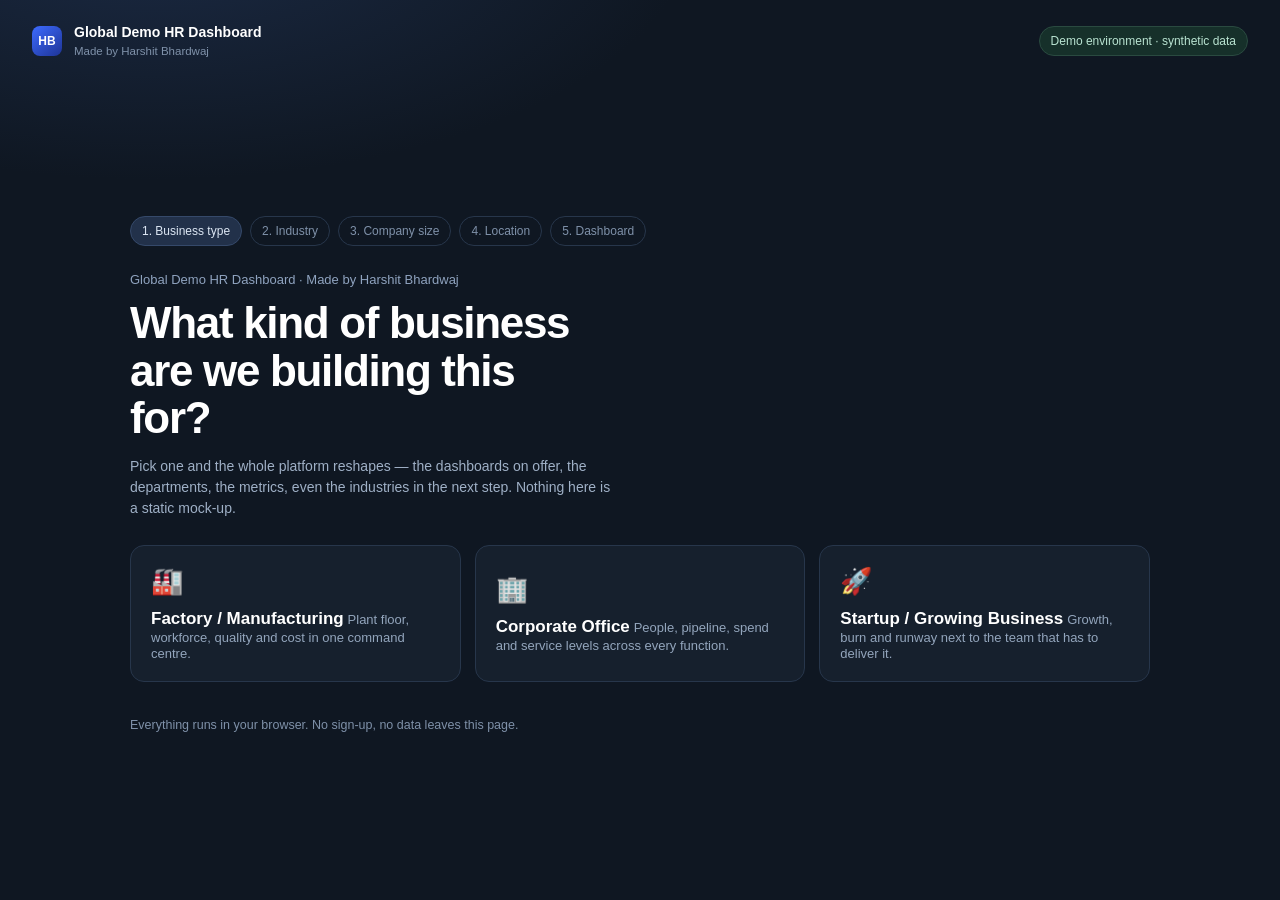
==== commit ebd2dc6c: "Rebrand dashboard demo and improve landing spacing" ====
--- a/hr-dashboard-demo.html
+++ b/hr-dashboard-demo.html
@@ -3,7 +3,7 @@
 <head>
 <meta charset="utf-8" />
 <meta name="viewport" content="width=device-width, initial-scale=1" />
-<title>Team Work Solutions — Enterprise Intelligence Platform</title>
+<title>HR Dashboard — Demo | Harshit Bhardwaj</title>
 <style>
 :root{
   --canvas:#F3F4F7; --surface:#FFFFFF; --surface-2:#FAFBFC;
@@ -58,13 +58,13 @@
 /* ---------- gate / landing ---------- */
 #gate{min-height:100vh; display:flex; flex-direction:column; background:
   radial-gradient(900px 420px at 12% -8%, #1B2A44 0%, transparent 60%), var(--rail); color:#E8EDF4}
-.gate-top{padding:26px 32px; display:flex; align-items:center; gap:12px}
-.gate-body{flex:1; display:flex; align-items:center; justify-content:center; padding:12px 24px 56px}
-.gate-inner{width:100%; max-width:1020px}
+.gate-top{padding:22px 32px; display:flex; align-items:center; gap:12px}
+.gate-body{flex:1; display:flex; align-items:center; justify-content:center; padding:28px 24px 64px}
+.gate-inner{width:100%; max-width:1020px; padding-bottom:18px}
 .gate-kicker{color:#8FA3BF; font-size:13px; margin-bottom:10px}
 .gate-h{font-size:clamp(28px,4.2vw,44px); line-height:1.08; color:#fff; letter-spacing:-.03em; max-width:18ch}
 .gate-sub{color:#9FB0C6; margin-top:14px; max-width:62ch}
-.steps{display:flex; gap:8px; margin:26px 0 18px; flex-wrap:wrap}
+.steps{display:flex; gap:8px; margin:22px 0 24px; flex-wrap:wrap}
 .step-pill{font-size:12px; color:#7F91A9; border:1px solid #27364B; padding:5px 11px; border-radius:999px}
 .step-pill.on{background:#22314A; border-color:#35496A; color:#DCE6F3}
 .step-pill.done{color:#7ED0B2; border-color:#2A4A40; background:#16302A}
@@ -84,7 +84,7 @@
 }
 .opt:hover{background:#1D2A3B; border-color:#41577A; color:#fff}
 .opt.sel{background:var(--brand); border-color:var(--brand); color:#fff}
-.gate-actions{display:flex; gap:10px; align-items:center; margin-top:28px; flex-wrap:wrap}
+.gate-actions{display:flex; gap:12px; align-items:center; margin-top:30px; padding-top:4px; flex-wrap:wrap}
 .gate-note{font-size:12.5px; color:#7F91A9}
 .demo-chip{display:inline-flex; align-items:center; gap:8px; font-size:12px; color:#B9E3D1;
   background:#16302A; border:1px solid #2A4A40; padding:5px 11px; border-radius:999px}
@@ -426,10 +426,10 @@
 <!-- ===================== LANDING / SETUP WIZARD ===================== -->
 <section id="gate">
   <div class="gate-top">
-    <div class="logo">TW</div>
+    <div class="logo">HB</div>
     <div>
-      <div style="color:#fff;font-weight:600;font-size:14px">Team Work Solutions</div>
-      <div style="color:#7F91A9;font-size:11.5px">Enterprise Intelligence Platform</div>
+      <div style="color:#fff;font-weight:600;font-size:14px">Global Demo HR Dashboard</div>
+      <div style="color:#7F91A9;font-size:11.5px">Made by Harshit Bhardwaj</div>
     </div>
     <div style="margin-left:auto" class="demo-chip">Demo environment · synthetic data</div>
   </div>
@@ -446,9 +446,9 @@
   <div class="scrim" onclick="document.body.classList.remove('rail-open')"></div>
   <aside class="rail">
     <div class="rail-head">
-      <div class="logo">TW</div>
+      <div class="logo">HB</div>
       <div>
-        <div class="t">Team Work Solutions</div>
+        <div class="t">Global Demo HR Dashboard</div>
         <div class="s">Enterprise Intelligence</div>
       </div>
     </div>
@@ -4215,7 +4215,7 @@
 
     const stage = $('#gateStage');
     if (App.gateStep === 0) {
-      stage.innerHTML = `<div class="gate-kicker">Team Work Solutions · portfolio platform</div>
+      stage.innerHTML = `<div class="gate-kicker">Global Demo HR Dashboard · Made by Harshit Bhardwaj</div>
         <h1 class="gate-h">What kind of business are we building this for?</h1>
         <p class="gate-sub">Pick one and the whole platform reshapes — the dashboards on offer, the departments,
           the metrics, even the industries in the next step. Nothing here is a static mock-up.</p>
@@ -4581,7 +4581,7 @@
     return `Dashboard Requirement — ${BUSINESS[State.scn.biz].label.split(' /')[0]} / ${State.scn.industry} / ${d}`;
   },
   body(channel) {
-    return `Hello Team Work Solutions,\n\nI am interested in a customised business dashboard.\n\nMy requirement:\n\n${requirementLines().join('\n')}\n\nPlease contact me to discuss customisation options.\n\nRegards`;
+    return `Hello Global Demo HR Dashboard,\n\nI am interested in a customised business dashboard.\n\nMy requirement:\n\n${requirementLines().join('\n')}\n\nPlease contact me to discuss customisation options.\n\nRegards`;
   },
   email() {
     audit('Contact — email', requirementLines().join(' | '));
@@ -4791,7 +4791,7 @@
     if (!data.rows.length) { toast('Nothing to export in the current scope', true); return; }
     const cols = Object.keys(data.rows[0]);
     const meta = [
-      `Team Work Solutions — Enterprise Intelligence Platform (demo, synthetic data)`,
+      `Global Demo HR Dashboard — Made by Harshit Bhardwaj (demo, synthetic data)`,
       `Report,${data.name}`,
       `Business type,${BUSINESS[State.scn.biz].label}`,
       `Industry,${State.scn.industry}`,
